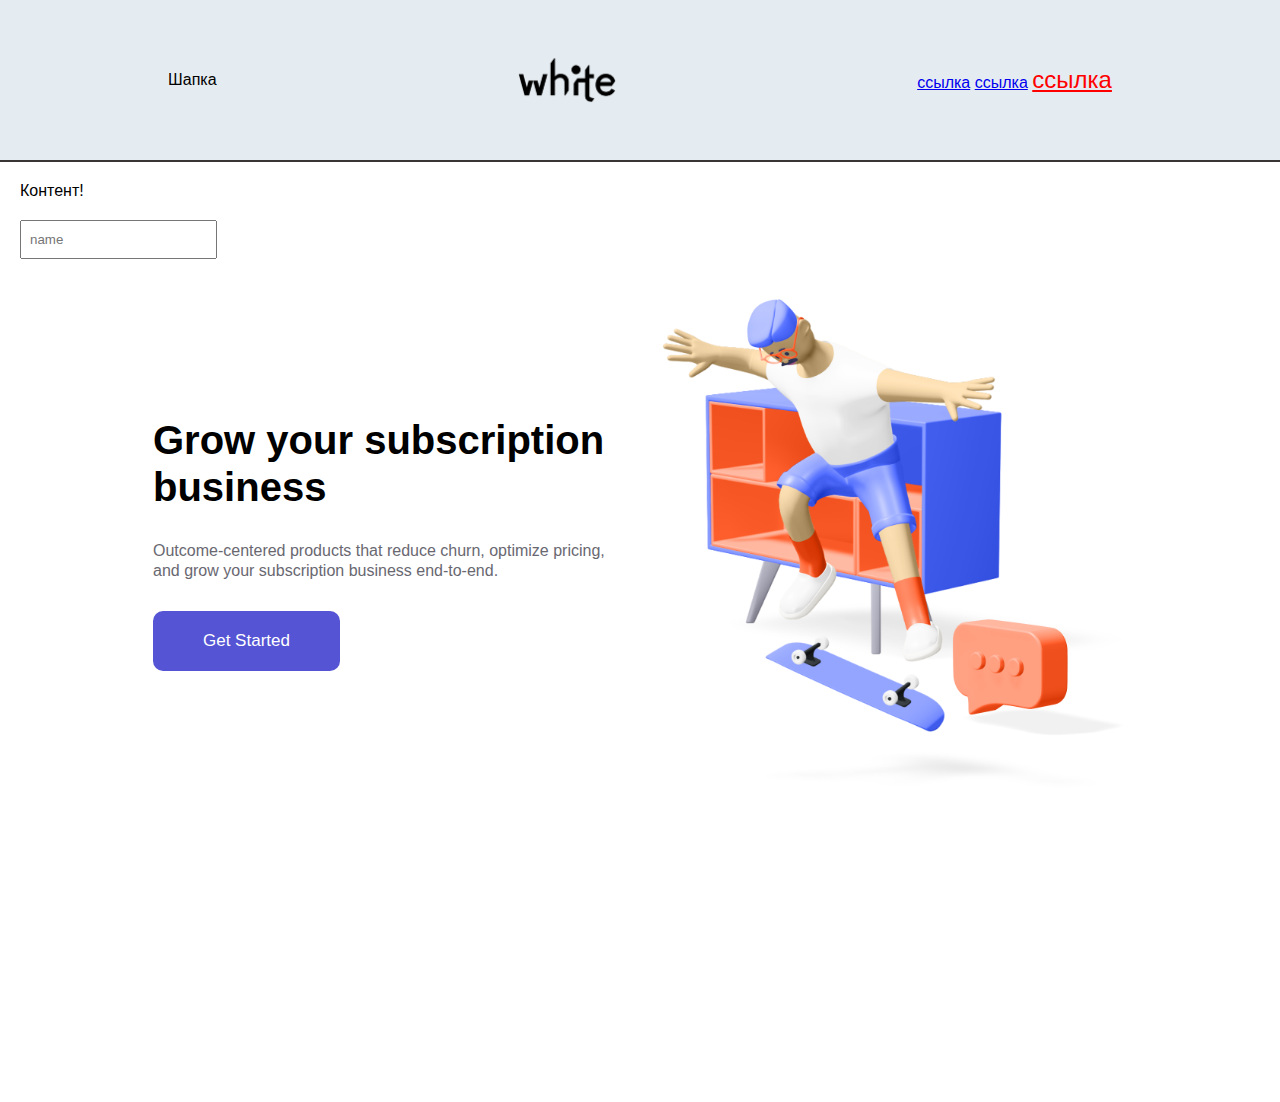
==== 1. layout-basics/index.html @ d0e9469a "init" ====
<!DOCTYPE html>
<html lang="en">
<head>
    <meta charset="UTF-8">
    <meta http-equiv="X-UA-Compatible" content="IE=edge">
    <meta name="viewport" content="width=device-width, initial-scale=1.0">
    <title>Basic app</title>
    <link rel="stylesheet" href="styles/styles.css">
    <link rel="stylesheet" href="styles/header.css">
    <link rel="stylesheet" href="styles/landing.css">
</head>
<body>
    <header
        class="header"
    >
        Шапка
        <img
            src="images/white.png"
            class="header__img"
            alt="logo"
        />
        <div
            class="header__menu menu"
        >
            <a href="#" class="menu__a">ссылка</a>
            <a href="#" class="menu__a">ссылка</a>
            <a
                href="https://docs.google.com/spreadsheets/d/1yoiIHdjMkQhCauyBvJYMKxDSxK6XfGDSQfBgPbk7iOQ/edit#gid=0"
                class="menu__a"
                id="unique-a"
                target="_blank"
            >
                ссылка
            </a>
        </div>
    </header>
    <main
        class="main"
    >
        Контент!
        <div>
            <input
                placeholder="name"
                class="main__input"
            />
        </div>
        <section
            class="main__landing main-landing"
        >
            <div class="main-landing__wrapper">
                <h1 class="main-landing__title">
                    Grow your subscription business
                </h1>
                <p class="main-landing__text">
                    Outcome-centered products that reduce churn, optimize pricing, and grow your subscription business end-to-end.
                </p>
                <button
                    class="main-landing__button"
                >
                    Get Started
                </button>
            </div>
            <img
                src="images/hero.png"
                class="main-landing__img"
                alt="hero"
            />
        </section>
    </main>
</body>
</html>
---- 1. layout-basics/styles/styles.css ----
* {
    margin: 0;
    padding: 0;
}

html,
body {
    height: 100%;
    font-family: Arial, Helvetica, sans-serif;
}

main {
    height: 100%;
    padding: 20px;
    border-top: 2px solid #393535;
}

.main__input {
    margin-top: 20px;
    padding: 10px 8px;
}

#unique-a {
    font-size: 24px;
    color: red;
}
---- 1. layout-basics/styles/header.css ----
header {
    display: flex;
    justify-content: space-around;
    align-items: center;
    height: 120px;
    padding: 20px;
    background-color: #e5ecf1;
}

.header__img {
    height: 50px;
}
---- 1. layout-basics/styles/landing.css ----
.main-landing {
    padding: 40px;
    display: flex;
    justify-content: center;
    align-items: center;
    gap: 74px;
}

.main-landing__img {
    width: 580px;
    margin-left: 20px;
}

.main-landing__wrapper {
    max-width: 460px;
}

.main-landing__title {
    margin-bottom: 30px;
    font-size: 80px;
    line-height: 77px;
}

.main-landing__text {
    font-size: 20px;
    line-height: 30px;
    color: #696871;
}

.main-landing__button {
    margin-top: 30px;
    padding: 20px 50px;
    font-size: 17px;
    color: #fff;
    background: #5454D4;
    border-radius: 10px;
    border: none;
    cursor: pointer;
}

.main-landing__button:hover {
    background: #2d2d6c;
    transition: all ease 0.5s;
}

@media screen and (max-width: 1400px) {
    .main-landing {
        gap: 30px;
    }

    .main-landing__img {
        width: 40%;
    }

    .main-landing__title {
        margin-bottom: 30px;
        font-size: 40px;
        line-height: 47px;
    }
    
    .main-landing__text {
        font-size: 16px;
        line-height: 20px;
        color: #696871;
    }
}

@media screen and (max-width: 800px) {
    .main-landing {
        flex-direction: column;
    }

    .main-landing__img {
        width: 60%;
        order: 1;
    }

    .main-landing__wrapper {
        order: 2;
    }
}

@media screen and (max-width: 400px) {
    .main-landing__img {
        min-width: 200px;
        width: 100%;
    }
}
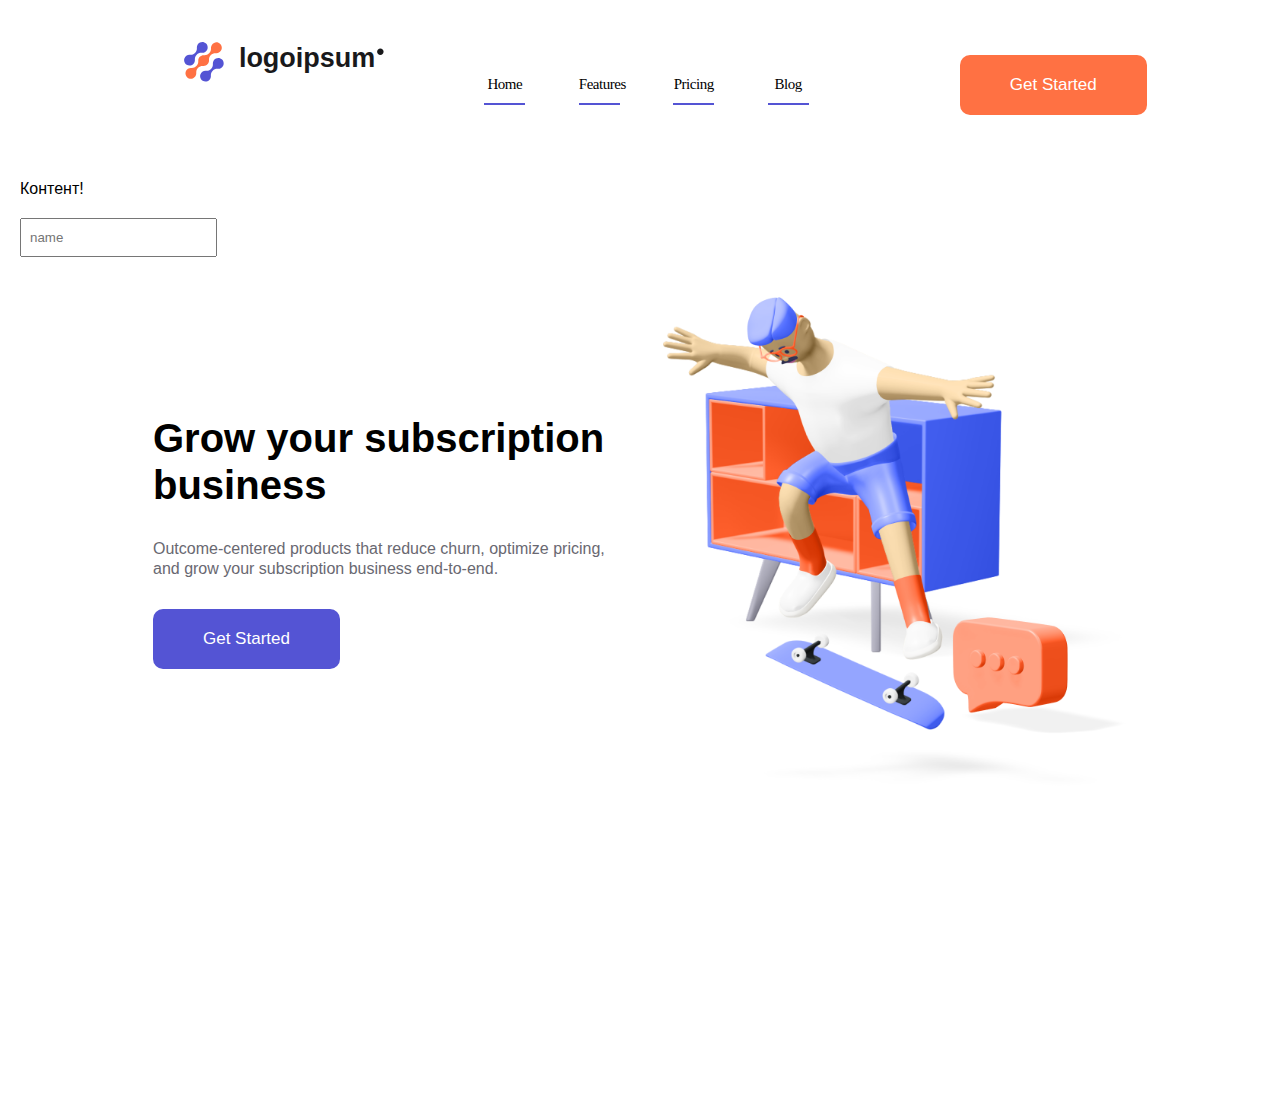
==== commit 7a4715d5: "finished the site header" ====
--- a/1. layout-basics/index.html
+++ b/1. layout-basics/index.html
@@ -1,71 +1,53 @@
 <!DOCTYPE html>
 <html lang="en">
-<head>
-    <meta charset="UTF-8">
-    <meta http-equiv="X-UA-Compatible" content="IE=edge">
-    <meta name="viewport" content="width=device-width, initial-scale=1.0">
-    <title>Basic app</title>
-    <link rel="stylesheet" href="styles/styles.css">
-    <link rel="stylesheet" href="styles/header.css">
-    <link rel="stylesheet" href="styles/landing.css">
-</head>
-<body>
-    <header
-        class="header"
-    >
-        Шапка
-        <img
-            src="images/white.png"
-            class="header__img"
-            alt="logo"
-        />
-        <div
-            class="header__menu menu"
-        >
-            <a href="#" class="menu__a">ссылка</a>
-            <a href="#" class="menu__a">ссылка</a>
-            <a
-                href="https://docs.google.com/spreadsheets/d/1yoiIHdjMkQhCauyBvJYMKxDSxK6XfGDSQfBgPbk7iOQ/edit#gid=0"
-                class="menu__a"
-                id="unique-a"
-                target="_blank"
-            >
-                ссылка
-            </a>
+  <head>
+    <meta charset="UTF-8" />
+    <meta http-equiv="X-UA-Compatible" content="IE=edge" />
+    <meta name="viewport" content="width=device-width, initial-scale=1.0" />
+    <title>layout-basics</title>
+    <link rel="stylesheet" href="styles/styles.css" />
+    <link rel="stylesheet" href="styles/header.css" />
+    <link rel="stylesheet" href="styles/landing.css" />
+  </head>
+
+  <body>
+    <header class="header">
+      <!-- Шапка -->
+      <section>
+        <img src="images/logo1.svg" class="logo-blue__up" alt="logo_blue" />
+        <img src="images/logo2.svg" class="logo-orange" alt="logo_orange" />
+        <img src="images/logo1.svg" class="logo-blue__down" alt="logo_blue" />
+        <h1 class="logo-text">logoipsum</h1>
+        <img src="images/logo-dot.svg" class="logo-text__dot" />
+      </section>
+
+      <div style="position: relative; left: 100px; top: 10px">
+        <span style="display: inline">
+          <button class="header__buttons">Home</button>
+          <button class="header__buttons">Features</button>
+          <button class="header__buttons">Pricing</button>
+          <button class="header__buttons">Blog</button>
+        </span>
+      </div>
+      <button class="header__right-button">Get Started</button>
+    </header>
+    <!--------------------------------------------------------------------------------->
+    <main class="main">
+      Контент!
+      <div>
+        <input placeholder="name" class="main__input" />
+      </div>
+      <section class="main__landing main-landing">
+        <div class="main-landing__wrapper">
+          <h1 class="main-landing__title">Grow your subscription business</h1>
+          <p class="main-landing__text">
+            Outcome-centered products that reduce churn, optimize pricing, and
+            grow your subscription business end-to-end.
+          </p>
+          <button class="main-landing__button">Get Started</button>
         </div>
-    </header>
-    <main
-        class="main"
-    >
-        Контент!
-        <div>
-            <input
-                placeholder="name"
-                class="main__input"
-            />
-        </div>
-        <section
-            class="main__landing main-landing"
-        >
-            <div class="main-landing__wrapper">
-                <h1 class="main-landing__title">
-                    Grow your subscription business
-                </h1>
-                <p class="main-landing__text">
-                    Outcome-centered products that reduce churn, optimize pricing, and grow your subscription business end-to-end.
-                </p>
-                <button
-                    class="main-landing__button"
-                >
-                    Get Started
-                </button>
-            </div>
-            <img
-                src="images/hero.png"
-                class="main-landing__img"
-                alt="hero"
-            />
-        </section>
+        <img src="images/hero.png" class="main-landing__img" alt="hero" />
+      </section>
     </main>
-</body>
-</html>+  </body>
+</html>
--- a/1. layout-basics/styles/styles.css
+++ b/1. layout-basics/styles/styles.css
@@ -1,26 +1,26 @@
 * {
-    margin: 0;
-    padding: 0;
+  margin: 0;
+  padding: 0;
 }
 
 html,
 body {
-    height: 100%;
-    font-family: Arial, Helvetica, sans-serif;
+  height: 100%;
+  font-family: Arial, Helvetica, sans-serif;
 }
 
 main {
-    height: 100%;
-    padding: 20px;
-    border-top: 2px solid #393535;
+  height: 100%;
+  padding: 20px;
+  /* border-top: 2px solid #393535; */
 }
 
 .main__input {
-    margin-top: 20px;
-    padding: 10px 8px;
+  margin-top: 20px;
+  padding: 10px 8px;
 }
 
 #unique-a {
-    font-size: 24px;
-    color: red;
-}+  font-size: 24px;
+  color: red;
+}
--- a/1. layout-basics/styles/header.css
+++ b/1. layout-basics/styles/header.css
@@ -1,13 +1,98 @@
-
 header {
-    display: flex;
-    justify-content: space-around;
-    align-items: center;
-    height: 120px;
-    padding: 20px;
-    background-color: #e5ecf1;
+  display: flex;
+  justify-content: space-around;
+  align-items: center;
+  height: 120px;
+  padding: 20px;
+  background-color: #ffffff;
 }
 
-.header__img {
-    height: 50px;
-}+.logo-blue {
+  height: 23.590410232543945px;
+  width: 23.57550811767578px;
+  border-radius: 0px;
+}
+
+.logo-blue__up {
+  position: absolute;
+  left: 184.1025390625px;
+  top: 40.98224639892578px;
+  border-radius: 0px;
+}
+
+.logo-blue__down {
+  position: absolute;
+  left: 199.676513671875px;
+  top: 56.60394287109375px;
+  border-radius: 0px;
+}
+
+.logo-orange {
+  position: absolute;
+  height: 36.358802795410156px;
+  width: 36.363216400146484px;
+  left: 185.45440673828125px;
+  top: 42.36766052246094px;
+  border-radius: 0px;
+}
+
+.logo-text {
+  position: absolute;
+  height: 21.254411697387695px;
+  width: 4.367647171020508px;
+  left: 238.8779296875px;
+  top: 48.31617736816406px;
+  border-radius: 0px;
+  font-size: 27px;
+  line-height: 20px;
+  color: #19191b;
+}
+
+.logo-text__dot {
+  position: absolute;
+  height: 6.4823527336120605px;
+  width: 6.4823527336120605px;
+  left: 377.1000061035156px;
+  top: 48.44117736816406px;
+  border-radius: 0px;
+  padding: 0%;
+  margin: auto;
+}
+
+.header__buttons {
+  position: relative;
+  font-family: "DMSans";
+  font-size: 15px;
+  line-height: 18px;
+  letter-spacing: -0.468947px;
+  width: 41px;
+
+  background: #ffffff;
+  margin: 24.5px 24.5px;
+  padding-bottom: 10px;
+  border: none;
+  border-bottom: 2px solid #5454d4;
+  cursor: pointer;
+}
+.header__buttons:hover {
+  border-bottom: 2px solid #292969;
+  transition: all ease 0.5s;
+}
+
+.header__right-button {
+  position: relative;
+  bottom: 10px;
+  margin-top: 30px;
+  padding: 20px 50px;
+  font-size: 17px;
+  color: #fff;
+  background: #ff7143;
+  border-radius: 10px;
+  border: none;
+  cursor: pointer;
+}
+
+.header__right-button:hover {
+  background: #e66337;
+  transition: all ease 0.5s;
+}
--- a/1. layout-basics/styles/landing.css
+++ b/1. layout-basics/styles/landing.css
@@ -1,88 +1,88 @@
 .main-landing {
-    padding: 40px;
-    display: flex;
-    justify-content: center;
-    align-items: center;
-    gap: 74px;
+  padding: 40px;
+  display: flex;
+  justify-content: center;
+  align-items: center;
+  gap: 74px;
 }
 
 .main-landing__img {
-    width: 580px;
-    margin-left: 20px;
+  width: 580px;
+  margin-left: 20px;
 }
 
 .main-landing__wrapper {
-    max-width: 460px;
+  max-width: 460px;
 }
 
 .main-landing__title {
-    margin-bottom: 30px;
-    font-size: 80px;
-    line-height: 77px;
+  margin-bottom: 30px;
+  font-size: 80px;
+  line-height: 77px;
 }
 
 .main-landing__text {
-    font-size: 20px;
-    line-height: 30px;
-    color: #696871;
+  font-size: 20px;
+  line-height: 30px;
+  color: #696871;
 }
 
 .main-landing__button {
-    margin-top: 30px;
-    padding: 20px 50px;
-    font-size: 17px;
-    color: #fff;
-    background: #5454D4;
-    border-radius: 10px;
-    border: none;
-    cursor: pointer;
+  margin-top: 30px;
+  padding: 20px 50px;
+  font-size: 17px;
+  color: #fff;
+  background: #5454d4;
+  border-radius: 10px;
+  border: none;
+  cursor: pointer;
 }
 
 .main-landing__button:hover {
-    background: #2d2d6c;
-    transition: all ease 0.5s;
+  background: #2d2d6c;
+  transition: all ease 0.5s;
 }
 
 @media screen and (max-width: 1400px) {
-    .main-landing {
-        gap: 30px;
-    }
+  .main-landing {
+    gap: 30px;
+  }
 
-    .main-landing__img {
-        width: 40%;
-    }
+  .main-landing__img {
+    width: 40%;
+  }
 
-    .main-landing__title {
-        margin-bottom: 30px;
-        font-size: 40px;
-        line-height: 47px;
-    }
-    
-    .main-landing__text {
-        font-size: 16px;
-        line-height: 20px;
-        color: #696871;
-    }
+  .main-landing__title {
+    margin-bottom: 30px;
+    font-size: 40px;
+    line-height: 47px;
+  }
+
+  .main-landing__text {
+    font-size: 16px;
+    line-height: 20px;
+    color: #696871;
+  }
 }
 
 @media screen and (max-width: 800px) {
-    .main-landing {
-        flex-direction: column;
-    }
+  .main-landing {
+    flex-direction: column;
+  }
 
-    .main-landing__img {
-        width: 60%;
-        order: 1;
-    }
+  .main-landing__img {
+    width: 60%;
+    order: 1;
+  }
 
-    .main-landing__wrapper {
-        order: 2;
-    }
+  .main-landing__wrapper {
+    order: 2;
+  }
 }
 
 @media screen and (max-width: 400px) {
-    .main-landing__img {
-        min-width: 200px;
-        width: 100%;
-    }
-}+  .main-landing__img {
+    min-width: 200px;
+    width: 100%;
+  }
+}
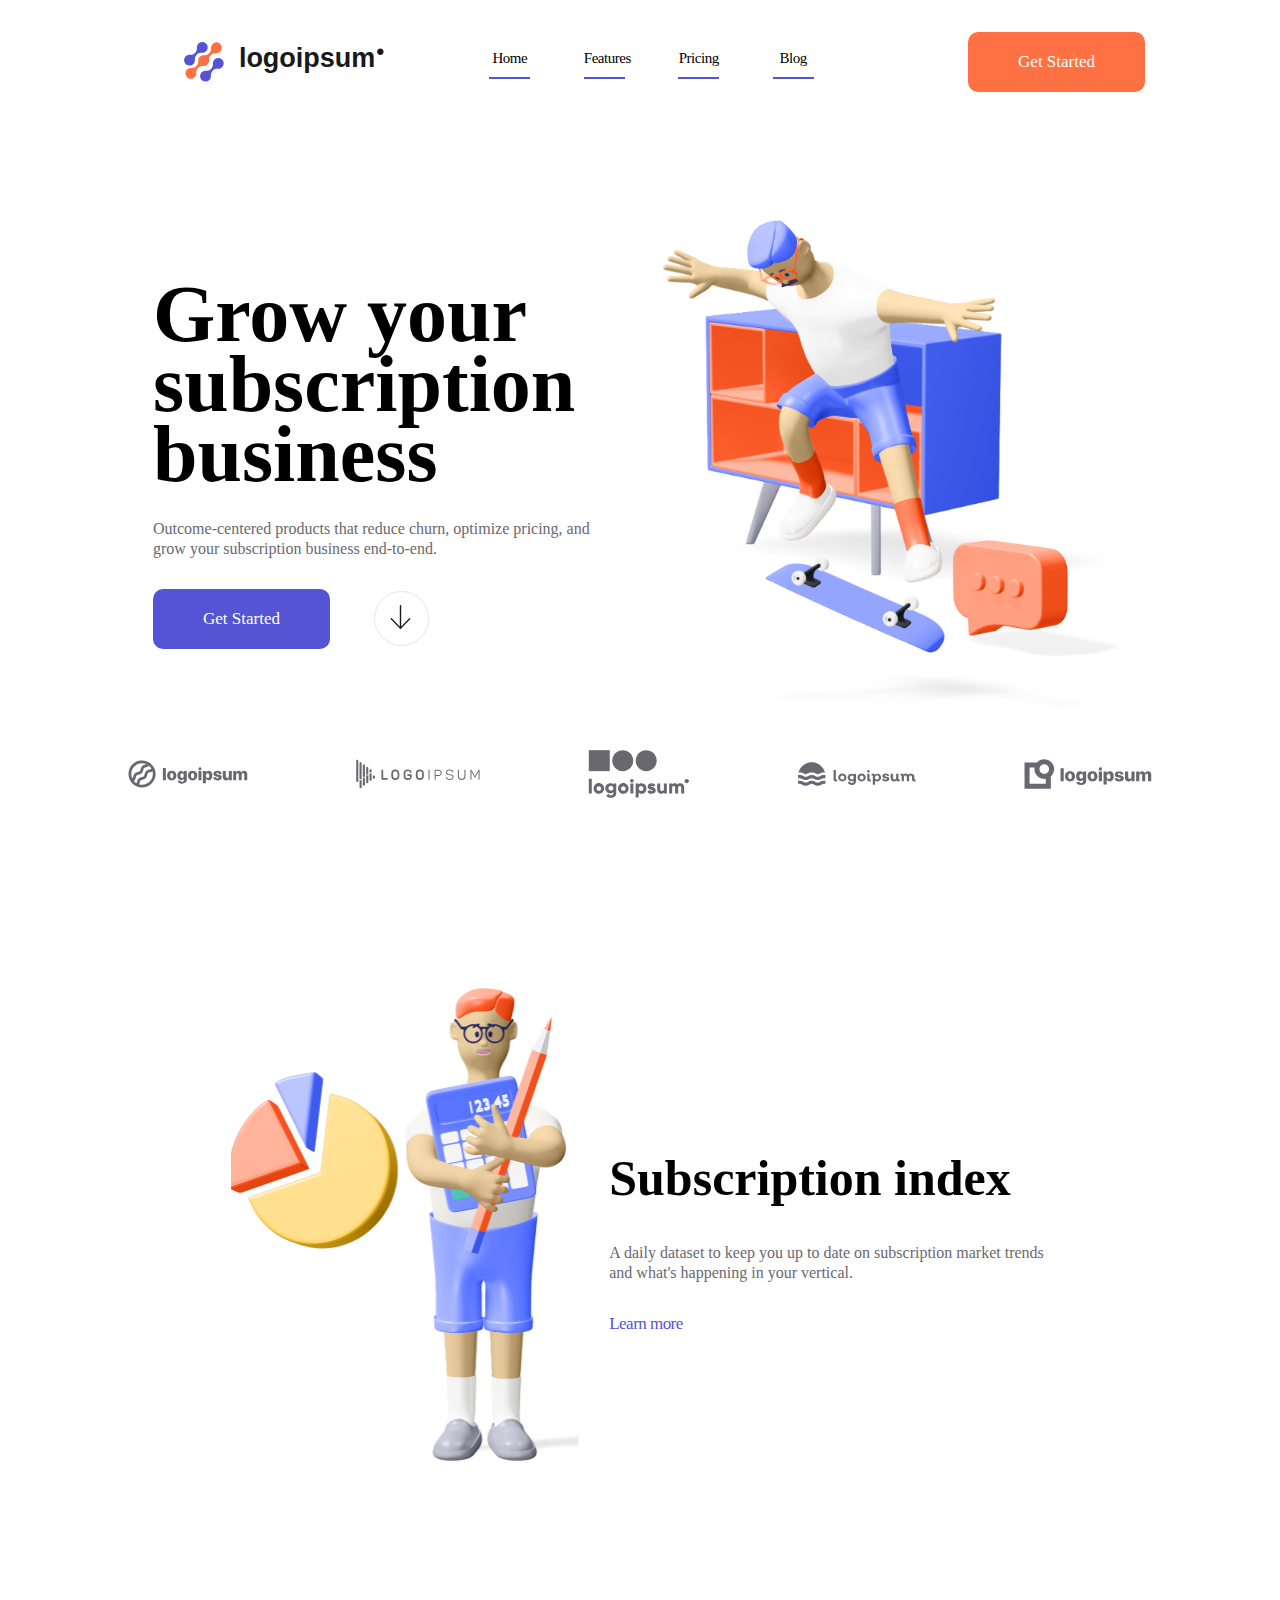
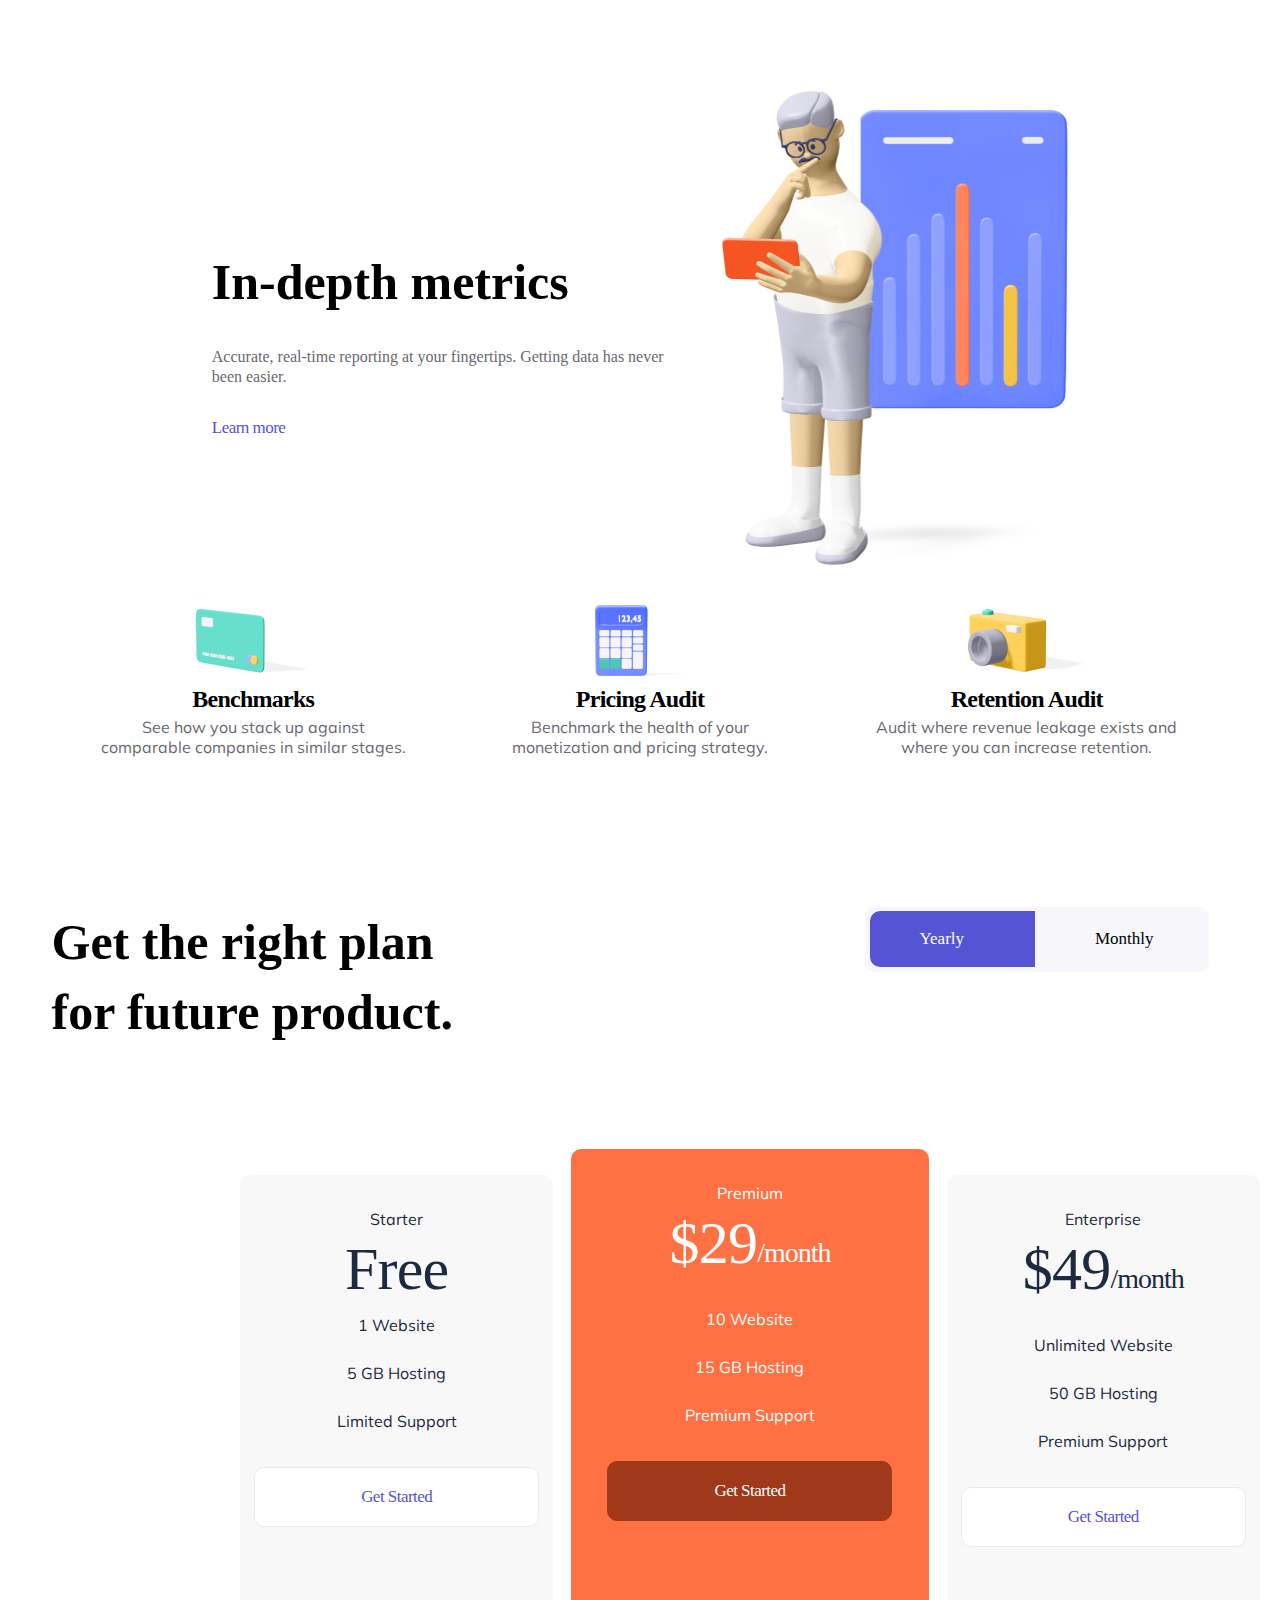
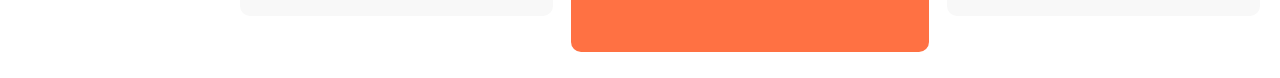
==== commit d1e8cb3c: "finished the site with adaptive and fonts" ====
--- a/1. layout-basics/index.html
+++ b/1. layout-basics/index.html
@@ -1,6 +1,7 @@
 <!DOCTYPE html>
 <html lang="en">
-  <head>
+
+<head>
     <meta charset="UTF-8" />
     <meta http-equiv="X-UA-Compatible" content="IE=edge" />
     <meta name="viewport" content="width=device-width, initial-scale=1.0" />
@@ -8,46 +9,232 @@
     <link rel="stylesheet" href="styles/styles.css" />
     <link rel="stylesheet" href="styles/header.css" />
     <link rel="stylesheet" href="styles/landing.css" />
-  </head>
-
-  <body>
+    <link rel="preconnect" href="https://fonts.googleapis.com">
+    <link rel="preconnect" href="https://fonts.gstatic.com" crossorigin>
+    <link href="https://fonts.googleapis.com/css2?family=DM+Sans&display=swap" rel="stylesheet">
+</head>
+
+<body>
     <header class="header">
-      <!-- Шапка -->
-      <section>
-        <img src="images/logo1.svg" class="logo-blue__up" alt="logo_blue" />
-        <img src="images/logo2.svg" class="logo-orange" alt="logo_orange" />
-        <img src="images/logo1.svg" class="logo-blue__down" alt="logo_blue" />
-        <h1 class="logo-text">logoipsum</h1>
-        <img src="images/logo-dot.svg" class="logo-text__dot" />
-      </section>
-
-      <div style="position: relative; left: 100px; top: 10px">
-        <span style="display: inline">
-          <button class="header__buttons">Home</button>
-          <button class="header__buttons">Features</button>
-          <button class="header__buttons">Pricing</button>
-          <button class="header__buttons">Blog</button>
-        </span>
-      </div>
-      <button class="header__right-button">Get Started</button>
+        <!------------------------------------Шапка ------------------------------------>
+        <section class="logo">
+            <img src="images/logo1.svg" class="logo-blue__up" alt="logo_blue" />
+            <img src="images/logo2.svg" class="logo-orange" alt="logo_orange" />
+            <img src="images/logo1.svg" class="logo-blue__down" alt="logo_blue" />
+            <h1 class="logo-text">logoipsum</h1>
+            <img src="images/logo-dot.svg" class="logo-text__dot" />
+        </section>
+
+        <div style="position: relative; left: 100px; bottom: 16px" class="header__wrapper">
+
+            <button class="header__buttons">Home</button>
+            <button class="header__buttons">Features</button>
+            <button class="header__buttons">Pricing</button>
+            <button class="header__buttons">Blog</button>
+
+        </div>
+        <button class="header__right-button">Get Started</button>
     </header>
     <!--------------------------------------------------------------------------------->
     <main class="main">
-      Контент!
-      <div>
-        <input placeholder="name" class="main__input" />
-      </div>
-      <section class="main__landing main-landing">
-        <div class="main-landing__wrapper">
-          <h1 class="main-landing__title">Grow your subscription business</h1>
-          <p class="main-landing__text">
-            Outcome-centered products that reduce churn, optimize pricing, and
-            grow your subscription business end-to-end.
-          </p>
-          <button class="main-landing__button">Get Started</button>
-        </div>
-        <img src="images/hero.png" class="main-landing__img" alt="hero" />
-      </section>
+        <section class="main__landing main-landing">
+            <div class="main-landing__wrapper">
+                <h1 style="font-family: DMSans;" class="main-landing__title">Grow your subscription business</h1>
+                <p class="main-landing__text">
+                    Outcome-centered products that reduce churn, optimize pricing, and grow your subscription business end-to-end.
+                </p>
+                <div>
+                    <button class="main-landing__button">Get Started</button>
+                    <button class="main-landing__button-download">
+            <div style="display: flex; flex-direction: column;">
+              <img class="main-landing__button-download-vertical" src="images/download-button-vertical.svg" alt="">
+              <img class="main-landing__button-download-arrow" src=" images/download-button-arrow.svg" alt="">
+            </div>
+          </button>
+                </div>
+            </div>
+            <img src="images/hero.png" class="main-landing__img" alt="hero" />
+        </section>
+        <!--------------------------------------------------------------------------------->
+        <section class="main-landing-block-footer">
+            <img src="images/first-block-logo-1.svg" alt="">
+            <img src="images/first-block-logo-2.svg" alt="">
+            <img src="images/first-block-logo-3.svg" alt="">
+            <img src="images/first-block-logo-4.svg" alt="">
+            <img src="images/first-block-logo-5.svg" alt="">
+        </section>
+        <!--------------------------------------------------------------------------------->
+        <section style="margin-top: 150px;" class="main__landing main-landing">
+            <img style="height: 473px; width: 348.5px;" src="images/hero2.png" class="main-landing__img" alt="hero" />
+            <div class="main-landing__wrapper">
+                <h1 style="font-size: 50px;" class="main-landing__title">Subscription index</h1>
+                <p class="main-landing__text">
+                    A daily dataset to keep you up to date on subscription market trends and what's happening in your vertical.
+                </p>
+                <div>
+                    <button class="main-landing__button-learn">Learn more</button>
+                </div>
+            </div>
+        </section>
+        <!--------------------------------------------------------------------------------->
+        <section style="margin-top: 150px;" class="main__landing main-landing">
+            <div class="main-landing__wrapper">
+                <h1 style="font-size: 50px;" class=" main-landing__title">In-depth metrics</h1>
+                <p class="main-landing__text">
+                    Accurate, real-time reporting at your fingertips. Getting data has never been easier.
+                </p>
+                <div>
+                    <button class="main-landing__button-learn">Learn more</button>
+                </div>
+            </div>
+            </div>
+            <img style="height:474px; width: 346.37px;" src="images/hero3.png" class="main-landing__img" alt="hero" />
+        </section>
+        <!--------------------------------------------------------------------------------->
+        <section class="main-landing-block-footer">
+            <div style="display: flex; flex-direction: column;">
+                <div style="margin: auto;">
+                    <img style="height: 64px; width: 114px;" src="images/card.png" alt="">
+                </div>
+                <h1 class="main-landing__card-title">Benchmarks</h1>
+                <div style="width: 307px;">
+
+                    <p class="main-landing__card-text">See how you stack up against comparable companies in similar stages. </p>
+                </div>
+            </div>
+            <div style="display: flex; flex-direction: column;">
+                <div style="margin:auto;">
+                    <img style="height: 72px; width: 91px;" src="images/calculator.png" alt="">
+                </div>
+                <h1 class="main-landing__card-title">Pricing Audit</h1>
+                <div style="width: 307px;">
+                    <p class="main-landing__card-text"> Benchmark the health of your monetization and pricing strategy. </p>
+                </div>
+            </div>
+            <div style="display: flex; flex-direction: column;">
+                <div style="margin:auto;">
+                    <img style="height: 63px; width: 118px;" src="images/camera.png" alt="">
+                </div>
+                <h1 class="main-landing__card-title">Retention Audit</h1>
+                <div style="width: 307px;">
+                    <p class="main-landing__card-text"> Audit where revenue leakage exists and where you can increase retention.
+                </div>
+                </p>
+            </div>
+        </section>
+        <!--------------------------------------------------------------------------------->
+        <section style="display: flex; justify-content: space-around; margin-top: 150px;" class=" main-landing__footer-wrapper">
+            <script src="js/onClick.js"></script>
+            <div style="position:relative; right: 80px; width: 450px;">
+                <h1 style="font-size: 50px; font-family: DMSans;" class="main-landing__title">Get the right plan for future product.
+                </h1>
+            </div>
+            <div style="border-radius:10px; background-color: #F7F7FB;  width: 344px; height: 65px; position:relative; left: 60px; display: flex; justify-content: center;">
+                <button id="button_left" style="margin-left: 5px; padding-right: 70.5px; border-top-right-radius: 0px; border-bottom-right-radius: 0px;" class="main-landing__button-active" onclick="onClick(this)">Yearly</button>
+                <button id="button_right" style="margin-right: 5px; padding-left: 57.5px;border-top-left-radius: 0px; border-bottom-left-radius: 0px;" class="main-landing__button-choose" onclick="onClick(this)">Monthly</button>
+            </div>
+        </section>
+
+        <!--------------------------------------------------------------------------------->
+        <section>
+            <div style="display: flex; flex-direction: row; margin-top: 98px; margin-left: 170px;" class="main-landing__card-footer-wrapper">
+                <div style="height: 441px; width: 330px; margin-left: 50px;" class="main-landing__card-footer">
+                    <div style="color:#1D293F; margin-top: 34px;" class="main-landing__card-text">
+                        <p>
+                            Starter
+                        </p>
+                        <div style="font-size: 60px; margin-top: 22px;" class="main-landing__card-title">
+                            Free
+                        </div>
+                        <div style="margin-top: 28px;">
+                            <p>
+                                1 Website
+                            </p>
+                        </div>
+                        <div style="margin-top: 28px;">
+                            <p>
+                                5 GB Hosting
+                            </p>
+                        </div>
+                        <div style="margin-top: 28px;">
+                            <p>
+                                Limited Support
+                            </p>
+
+                        </div>
+                        <button class="main-landing__button-footer">Get Started</button>
+                    </div>
+                </div>
+                <div style="height:calc(441* 1.14px); width: calc(330*1.14px); margin-left: 18px; position: relative; bottom: 26px; background: #FF7143;" class="main-landing__card-footer">
+                    <div style="color: #fff; margin-top: 34px;" class="main-landing__card-text">
+                        <p>
+                            Premium
+                        </p>
+                        <div style="font-size: 60px; margin-top: 22px; display: flex; flex-direction: row; justify-content: center;" class="main-landing__card-title">
+                            $29
+                            <p style="font-family: DMSans;font-size: 28px;line-height: 56px;letter-spacing: -1.034482717514038px;text-align: center;;">
+                                /month
+                            </p>
+                        </div>
+                        <div style="margin-top: 28px;">
+                            <p>
+                                10 Website
+                            </p>
+                        </div>
+                        <div style="margin-top: 28px;">
+                            <p>
+                                15 GB Hosting
+                            </p>
+
+                        </div>
+                        <div style="margin-top: 28px;">
+                            <p>
+                                Premium Support
+                            </p>
+
+                        </div>
+                        <button class="main-landing__button-orange-footer">Get Started</button>
+                    </div>
+                </div>
+                <div style="height: 441px; width: 330px; margin-left: 18px;" class="main-landing__card-footer">
+                    <div style="color:#1D293F; margin-top: 34px;" class="main-landing__card-text">
+                        <p>
+                            Enterprise
+                        </p>
+                        <div style="font-size: 60px; margin-top: 22px; display: flex; flex-direction: row; justify-content: center;" class="main-landing__card-title">
+                            $49
+                            <p style="font-family: DMSans;
+                        font-size: 28px;
+                        line-height: 56px;
+                        letter-spacing: -1.034482717514038px;
+                        text-align: center;">
+                                /month
+                            </p>
+                        </div>
+                        <div style="margin-top: 28px;">
+
+                            <p>
+                                Unlimited Website
+                            </p>
+                        </div>
+                        <div style="margin-top: 28px;">
+                            <p>
+                                50 GB Hosting
+                            </p>
+
+                        </div>
+                        <div style="margin-top: 28px;">
+                            <p>
+                                Premium Support
+                            </p>
+
+                        </div>
+                        <button class="main-landing__button-footer">Get Started</button>
+                    </div>
+                </div>
+            </div>
+        </section>
     </main>
-  </body>
-</html>
+</body>
+
+</html>--- a/1. layout-basics/styles/header.css
+++ b/1. layout-basics/styles/header.css
@@ -1,98 +1,142 @@
+@import url('https://fonts.googleapis.com/css2?family=DM+Sans:ital,wght@0,400;0,500;0,700;1,400;1,500;1,700&display=swap');
 header {
-  display: flex;
-  justify-content: space-around;
-  align-items: center;
-  height: 120px;
-  padding: 20px;
-  background-color: #ffffff;
+    display: flex;
+    justify-content: space-around;
+    align-items: center;
+    height: 120px;
+    padding: 20px;
+    background-color: #ffffff;
 }
 
-.logo-blue {
-  height: 23.590410232543945px;
-  width: 23.57550811767578px;
-  border-radius: 0px;
+.logo {
+    margin: none;
 }
 
 .logo-blue__up {
-  position: absolute;
-  left: 184.1025390625px;
-  top: 40.98224639892578px;
-  border-radius: 0px;
+    position: absolute;
+    left: 184.1025390625px;
+    top: 40.98224639892578px;
+    border-radius: 0px;
 }
 
 .logo-blue__down {
-  position: absolute;
-  left: 199.676513671875px;
-  top: 56.60394287109375px;
-  border-radius: 0px;
+    position: absolute;
+    left: 199.676513671875px;
+    top: 56.60394287109375px;
+    border-radius: 0px;
 }
 
 .logo-orange {
-  position: absolute;
-  height: 36.358802795410156px;
-  width: 36.363216400146484px;
-  left: 185.45440673828125px;
-  top: 42.36766052246094px;
-  border-radius: 0px;
+    position: absolute;
+    height: 36.358802795410156px;
+    width: 36.363216400146484px;
+    left: 185.45440673828125px;
+    top: 42.36766052246094px;
+    border-radius: 0px;
 }
 
 .logo-text {
-  position: absolute;
-  height: 21.254411697387695px;
-  width: 4.367647171020508px;
-  left: 238.8779296875px;
-  top: 48.31617736816406px;
-  border-radius: 0px;
-  font-size: 27px;
-  line-height: 20px;
-  color: #19191b;
+    position: absolute;
+    height: 21.254411697387695px;
+    width: 4.367647171020508px;
+    left: 238.8779296875px;
+    top: 48.31617736816406px;
+    border-radius: 0px;
+    font-size: 27px;
+    line-height: 20px;
+    color: #19191b;
 }
 
 .logo-text__dot {
-  position: absolute;
-  height: 6.4823527336120605px;
-  width: 6.4823527336120605px;
-  left: 377.1000061035156px;
-  top: 48.44117736816406px;
-  border-radius: 0px;
-  padding: 0%;
-  margin: auto;
+    position: absolute;
+    height: 6.4823527336120605px;
+    width: 6.4823527336120605px;
+    left: 377.1000061035156px;
+    top: 48.44117736816406px;
+    border-radius: 0px;
+    padding: 0%;
+    margin: auto;
 }
 
 .header__buttons {
-  position: relative;
-  font-family: "DMSans";
-  font-size: 15px;
-  line-height: 18px;
-  letter-spacing: -0.468947px;
-  width: 41px;
+    position: relative;
+    font-family: "DMSans";
+    font-size: 15px;
+    line-height: 18px;
+    letter-spacing: -0.468947px;
+    width: 41px;
+    background: #ffffff;
+    margin: 24.5px 24.5px;
+    padding-bottom: 10px;
+    border: none;
+    border-bottom: 2px solid #5454d4;
+    cursor: pointer;
+}
 
-  background: #ffffff;
-  margin: 24.5px 24.5px;
-  padding-bottom: 10px;
-  border: none;
-  border-bottom: 2px solid #5454d4;
-  cursor: pointer;
-}
 .header__buttons:hover {
-  border-bottom: 2px solid #292969;
-  transition: all ease 0.5s;
+    border-bottom: 2px solid #292969;
+    transition: all ease 0.5s;
 }
 
 .header__right-button {
-  position: relative;
-  bottom: 10px;
-  margin-top: 30px;
-  padding: 20px 50px;
-  font-size: 17px;
-  color: #fff;
-  background: #ff7143;
-  border-radius: 10px;
-  border: none;
-  cursor: pointer;
+    position: relative;
+    bottom: 33px;
+    margin-top: 30px;
+    padding: 20px 50px;
+    font-size: 17px;
+    font-family: "DMSans";
+    color: #fff;
+    background: #ff7143;
+    border-radius: 10px;
+    border: none;
+    cursor: pointer;
 }
 
 .header__right-button:hover {
-  background: #e66337;
-  transition: all ease 0.5s;
+    background: #e66337;
+    transition: all ease 0.5s;
 }
+
+.header__wrapper {
+    margin: 0%;
+}
+
+@media screen and (max-width: 1100px) {
+    .header {
+        height: 300px;
+        flex-direction: column;
+    }
+    .header__wrapper {
+        display: flex;
+        flex-wrap: wrap;
+        margin-top: 100px;
+    }
+    .header__right-button {
+        width: auto;
+        margin-left: 160px;
+        margin-top: 30px;
+        order: 2;
+    }
+}
+
+@media screen and (max-width: 650px) {
+    .header__wrapper {
+        display: flex;
+        flex-wrap: wrap;
+        margin-top: 100px;
+        margin-right: 150px;
+    }
+    .header__right-button {
+        width: auto;
+        margin-left: 10px;
+        margin-top: 30px;
+        order: 2;
+    }
+}
+
+@media screen and (max-width: 400px) {
+    .logo {
+        position: relative;
+        margin-right: 700px;
+    }
+}--- a/1. layout-basics/styles/landing.css
+++ b/1. layout-basics/styles/landing.css
@@ -1,88 +1,310 @@
+/* IMPORT FONTS - DMSans and Mulish */
+
+@import url('https://fonts.googleapis.com/css2?family=DM+Sans:ital,wght@0,400;0,500;0,700;1,400;1,500;1,700&family=Mulish:ital,wght@0,200;0,300;0,400;0,500;1,200;1,300;1,400;1,500&display=swap');
 .main-landing {
-  padding: 40px;
-  display: flex;
-  justify-content: center;
-  align-items: center;
-  gap: 74px;
+    padding: 40px;
+    display: flex;
+    justify-content: center;
+    align-items: center;
+    gap: 74px;
+    font-family: "DMSans";
 }
 
 .main-landing__img {
-  width: 580px;
-  margin-left: 20px;
+    width: 580px;
+    margin-left: 20px;
 }
 
 .main-landing__wrapper {
-  max-width: 460px;
-}
-
-.main-landing__title {
-  margin-bottom: 30px;
-  font-size: 80px;
-  line-height: 77px;
+    max-width: 460px;
 }
 
 .main-landing__text {
-  font-size: 20px;
-  line-height: 30px;
-  color: #696871;
+    font-size: 20px;
+    line-height: 30px;
+    color: #696871;
+    font-family: "DMSans";
 }
 
 .main-landing__button {
-  margin-top: 30px;
-  padding: 20px 50px;
-  font-size: 17px;
-  color: #fff;
-  background: #5454d4;
-  border-radius: 10px;
-  border: none;
-  cursor: pointer;
+    margin-top: 30px;
+    padding: 20px 50px;
+    font-size: 17px;
+    font-family: "DMSans";
+    color: #fff;
+    background: #5454d4;
+    border-radius: 10px;
+    border: none;
+    cursor: pointer;
 }
 
 .main-landing__button:hover {
-  background: #2d2d6c;
-  transition: all ease 0.5s;
+    background: #2d2d6c;
+    transition: all ease 0.5s;
+}
+
+.main-landing__button-download {
+    position: relative;
+    display: inline-block;
+    width: 55px;
+    height: 55px;
+    left: 40px;
+    bottom: 5px;
+    border-radius: 100%;
+    padding-bottom: 10px;
+    border: none;
+    box-sizing: border-box;
+    background: #ffffff;
+    border: 1px solid #e7e7e7;
+    cursor: pointer;
+}
+
+.main-landing__button-download-vertical {
+    height: 22.5px;
+    position: relative;
+    right: 0.5px;
+    top: 8.5px;
+}
+
+.main-landing__button-download-arrow {
+    width: 21px;
+    position: relative;
+    left: 15.5px;
+    bottom: 0.75px;
+}
+
+.main-landing-block-footer {
+    display: flex;
+    flex-direction: row;
+    justify-content: space-evenly;
+}
+
+.main-landing__button-learn {
+    height: 22px;
+    left: 0%;
+    right: 83.99%;
+    top: calc(50% - 22px / 2 + 103.5px);
+    position: relative;
+    top: 30px;
+    font-family: "DMSans";
+    font-size: 17px;
+    line-height: 20px;
+    letter-spacing: -0.531474px;
+    background: #fff;
+    color: #5454d4;
+    border: none;
+    cursor: pointer;
+}
+
+.main-landing__button-learn:hover {
+    color: #1a146b;
+}
+
+.main-landing__card-title {
+    font-family: "DMSans";
+    font-size: 24px;
+    line-height: 36px;
+    letter-spacing: -0.7503160238265991px;
+    text-align: center;
+}
+
+.main-landing__card-text {
+    text-align: center;
+    font-family: "Mulish";
+    font-style: normal;
+    font-size: 16px;
+    color: #696871;
+}
+
+.main-landing__button-choose {
+    margin: auto;
+    padding: 18px 50px;
+    font-size: 17px;
+    font-family: "DMSans";
+    color: rgb(0, 0, 0);
+    background: #f7f7fb;
+    border-radius: 10px;
+    border: none;
+    cursor: pointer;
+}
+
+.main-landing__button-choose:hover {
+    background: #e0e0e6;
+    transition: all ease 0.5s;
+}
+
+.main-landing__button-active {
+    background: #3d3d91;
+    margin: auto;
+    color: #fff;
+    padding: 18px 50px;
+    font-size: 17px;
+    font-family: "DMSans";
+    color: #fff;
+    background: #5454d4;
+    border-radius: 10px;
+    border: none;
+    cursor: pointer;
+}
+
+.main-landing__card-footer {
+    display: flex;
+    flex-direction: column;
+    background: #f8f8f8;
+    border-radius: 10px;
+    height: 441px;
+    width: 330px;
+}
+
+.main-landing__card-footer-wrapper {
+    margin: none;
+}
+
+.main-landing__button-footer {
+    width: 285px;
+    height: 60px;
+    margin-top: 36px;
+    color: #5454d4;
+    background: #FFFFFF;
+    border: 1px solid #EAE9F2;
+    border-radius: 10px;
+    font-family: "DMSans";
+    font-size: 17px;
+    line-height: 20px;
+    letter-spacing: -0.5314737558364868px;
+    text-align: center;
+}
+
+.main-landing__button-footer:hover {
+    background: #eeeef2;
+    transition: all ease 0.5s;
+}
+
+.main-landing__button-orange-footer {
+    width: 285px;
+    height: 60px;
+    margin-top: 36px;
+    color: #fff;
+    border: 1px solid #9F3919;
+    border-radius: 10px;
+    font-family: DMSans;
+    font-size: 17px;
+    line-height: 20px;
+    letter-spacing: -0.5314737558364868px;
+    text-align: center;
+    background: #9F3919;
+}
+
+.main-landing__button-orange-footer:hover {
+    background: #893319;
+    transition: all ease 0.5s;
 }
 
 @media screen and (max-width: 1400px) {
-  .main-landing {
-    gap: 30px;
-  }
-
-  .main-landing__img {
-    width: 40%;
-  }
-
-  .main-landing__title {
-    margin-bottom: 30px;
-    font-size: 40px;
-    line-height: 47px;
-  }
-
-  .main-landing__text {
-    font-size: 16px;
-    line-height: 20px;
-    color: #696871;
-  }
+    .main-landing {
+        gap: 30px;
+    }
+    .main-landing__img {
+        width: 40%;
+    }
+    .main-landing__title {
+        margin-bottom: 30px;
+        font-size: 80px;
+        line-height: 70px;
+    }
+    .main-landing__text {
+        font-size: 16px;
+        line-height: 20px;
+        color: #696871;
+    }
+}
+
+@media screen and (max-width: 1200px) {
+    .main-landing__footer-wrapper {
+        display: flex;
+        flex-wrap: wrap;
+    }
+    .main-landing__card-footer-wrapper {
+        display: flex;
+        flex-wrap: wrap;
+    }
+    .main-landing__button-choose {
+        order: 2;
+    }
+}
+
+@media screen and (max-width: 960px) {
+    .main-landing__footer-wrapper {
+        display: flex;
+        flex-wrap: wrap;
+    }
+    .main-landing__card-footer-wrapper {
+        display: flex;
+        flex-wrap: wrap;
+    }
+    .main-landing__title {
+        margin-bottom: 30px;
+        font-size: 50px;
+        line-height: 70px;
+        font-family: DMSans;
+        font-size: 60px;
+        line-height: 70px;
+        letter-spacing: -1.875789999961853px;
+        text-align: left;
+    }
+    .main-landing__button-choose {
+        order: 2;
+    }
 }
 
 @media screen and (max-width: 800px) {
-  .main-landing {
-    flex-direction: column;
-  }
-
-  .main-landing__img {
-    width: 60%;
-    order: 1;
-  }
-
-  .main-landing__wrapper {
-    order: 2;
-  }
+    .main-landing {
+        flex-direction: column;
+    }
+    .main-landing__card-footer-wrapper {
+        display: flex;
+        flex-wrap: wrap;
+    }
+    .main-landing__footer-wrapper {
+        display: flex;
+        flex-wrap: wrap;
+    }
+    .main-landing__img {
+        width: 60%;
+        order: 1;
+    }
+    .main-landing__wrapper {
+        order: 2;
+    }
+    .main-landing__button-choose {
+        order: 2;
+    }
 }
 
 @media screen and (max-width: 400px) {
-  .main-landing__img {
-    min-width: 200px;
-    width: 100%;
-  }
-}
+    .main-landing__img {
+        min-width: 200px;
+        width: 100%;
+    }
+    .main-landing__button-active {
+        order: 2;
+        position: relative;
+        right: 60px;
+    }
+    .main-landing__button-choose {
+        order: 2;
+        position: relative;
+        right: 60px;
+    }
+    .main-landing__card-footer-wrapper {
+        display: flex;
+        flex-wrap: wrap;
+        position: relative;
+        right: 190px;
+    }
+    .main-landing__title {
+        margin-left: 70px;
+        ;
+        order: 1;
+    }
+}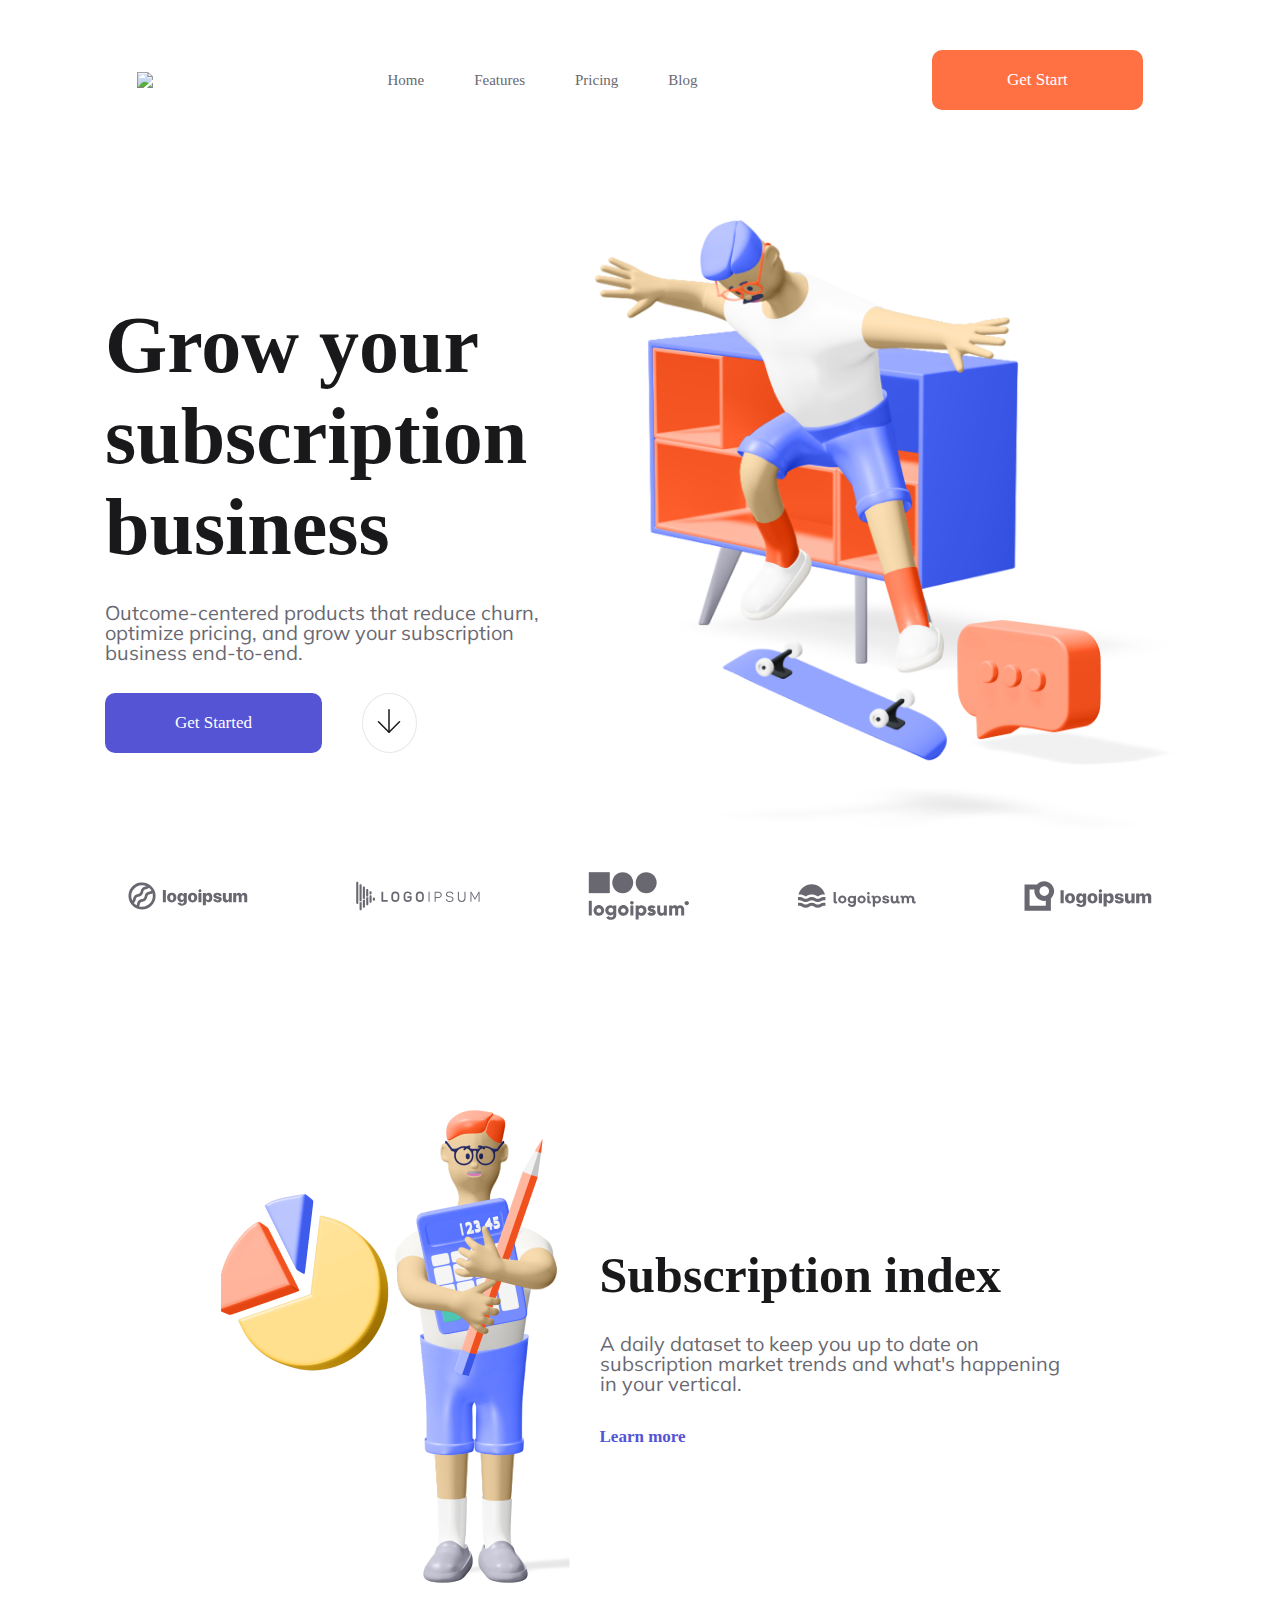
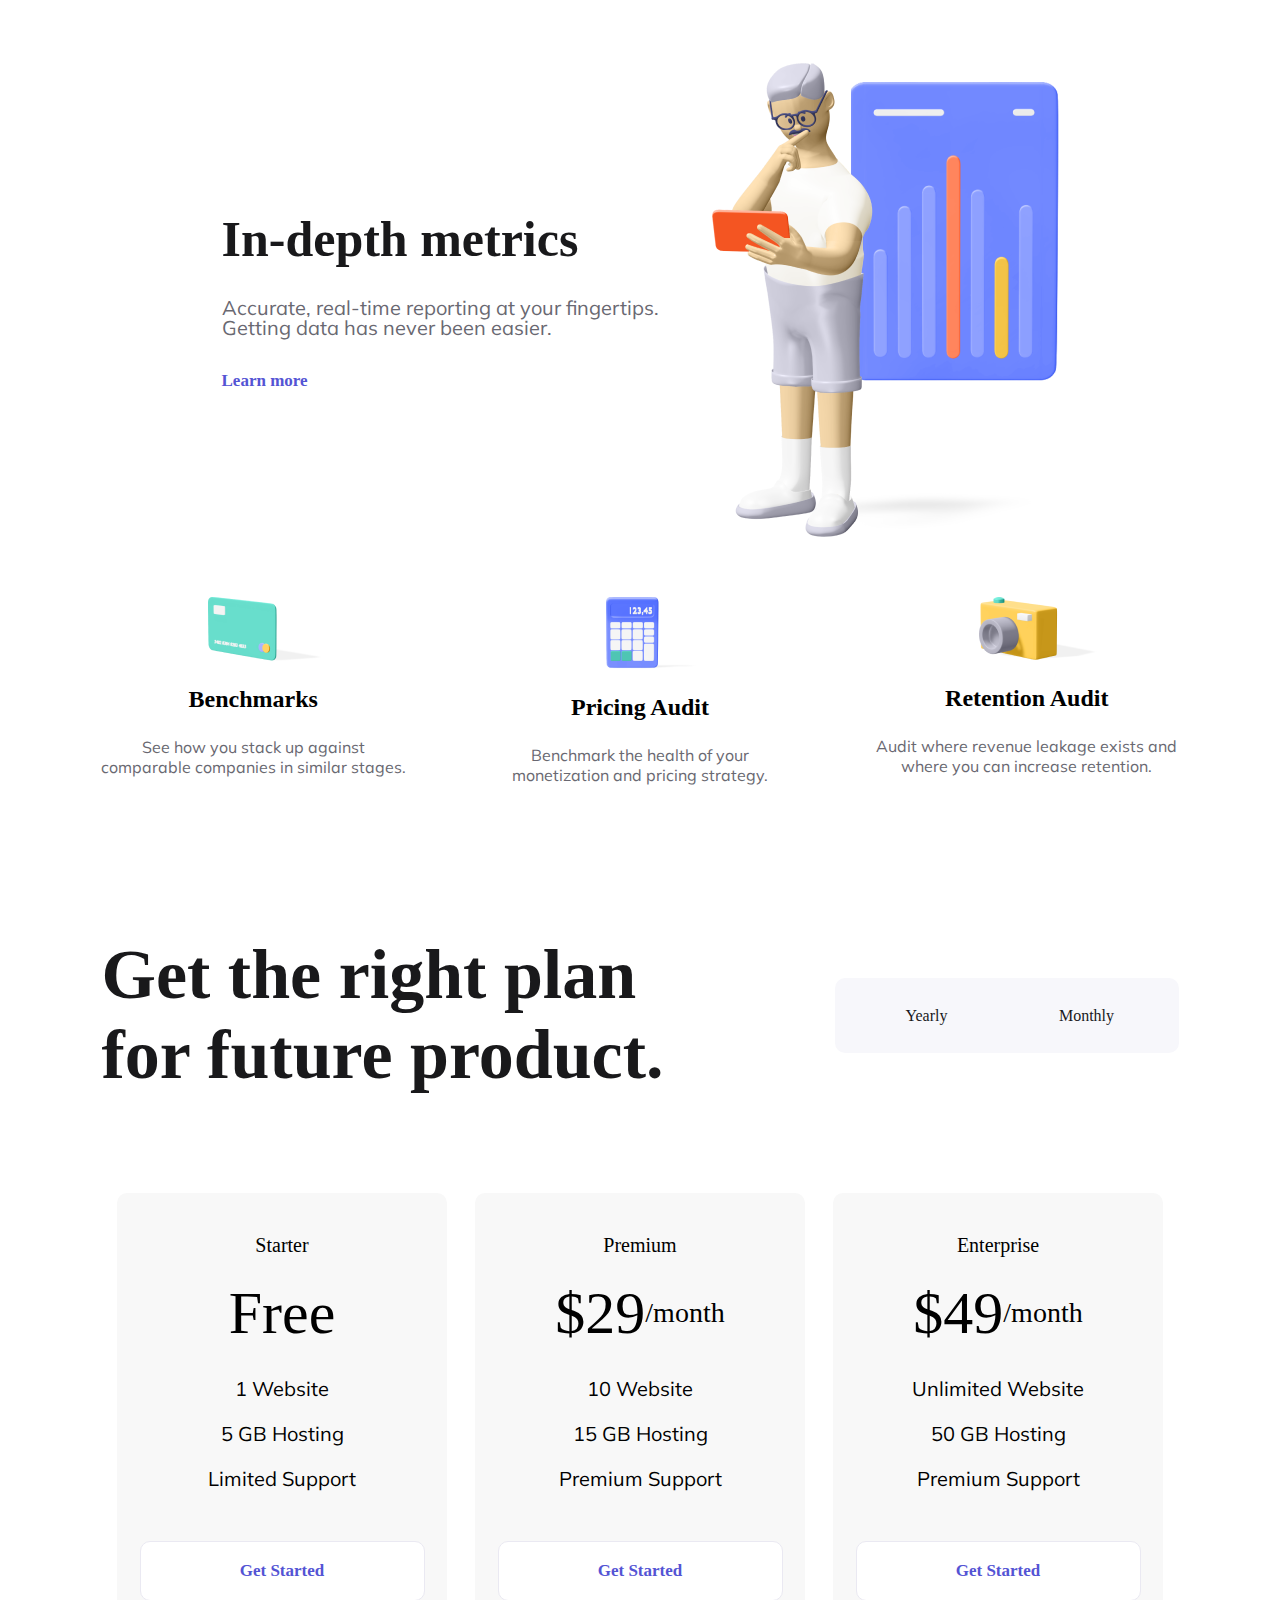
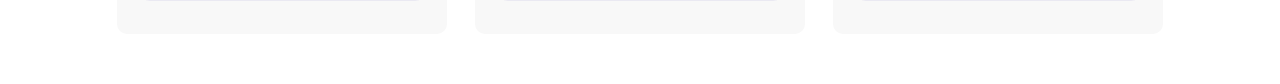
==== commit f5b720a2: "fix inline styles and more" ====
--- a/1. layout-basics/index.html
+++ b/1. layout-basics/index.html
@@ -9,231 +9,215 @@
     <link rel="stylesheet" href="styles/styles.css" />
     <link rel="stylesheet" href="styles/header.css" />
     <link rel="stylesheet" href="styles/landing.css" />
+    <link rel="stylesheet" href="styles/product_plan.css" />
     <link rel="preconnect" href="https://fonts.googleapis.com">
     <link rel="preconnect" href="https://fonts.gstatic.com" crossorigin>
     <link href="https://fonts.googleapis.com/css2?family=DM+Sans&display=swap" rel="stylesheet">
+    <script defer src="js/onClick.js"></script>
 </head>
 
 <body>
     <header class="header">
-        <!------------------------------------Шапка ------------------------------------>
-        <section class="logo">
-            <img src="images/logo1.svg" class="logo-blue__up" alt="logo_blue" />
-            <img src="images/logo2.svg" class="logo-orange" alt="logo_orange" />
-            <img src="images/logo1.svg" class="logo-blue__down" alt="logo_blue" />
-            <h1 class="logo-text">logoipsum</h1>
-            <img src="images/logo-dot.svg" class="logo-text__dot" />
+        <img class="logo" src="images/logo.svg" />
+        <nav class="header__menu menu">
+            <div>
+                <a class="menu__wrapper-button button" href="#">Home</a>
+            </div>
+            <div>
+                <a class="menu__wrapper-button button" href="#">Features</a>
+            </div>
+            <div>
+                <a class="menu__wrapper-button button" href="#">Pricing</a>
+            </div>
+            <div>
+                <a class="menu__wrapper-button button" href="#">Blog</a>
+            </div>
+        </nav>
+        <button class="header__get-start-button get-start-button">Get Start</button>
+    </header>
+    <main class="main">
+        <section>
+            <div class="main-landing">
+                <div class="main-landing__wrapper wrapper">
+                    <h1 class="main-landing__title1 title">
+                        Grow your subscription business
+                    </h1>
+                    <p class="main-landing__text text">
+                        Outcome-centered products that reduce churn, optimize pricing, and grow your subscription business end-to-end.
+                    </p>
+                    <div class="main-landing__button-wrapper">
+                        <button class="main-landing__button button-get-start">Get Started</button>
+                        <button class="main-landing__button-download button-download">
+                            <img class="arrow" , src="images/arrow-down.svg" alt="download_button">
+                        </button>
+                    </div>
+                </div>
+                <img src="images/hero.png" class="main-landing__img" alt="hero" />
+            </div>
+            <div class="main-landing__post-landing-block logo-block">
+                <img src="images/first-block-logo-1.svg" alt="first_logo">
+                <img src="images/first-block-logo-2.svg" alt="second_logo">
+                <img src="images/first-block-logo-3.svg" alt="third_logo">
+                <img src="images/first-block-logo-4.svg" alt="fourth_logo">
+                <img src="images/first-block-logo-5.svg" alt="fifth_logo">
+            </div>
+
+
+            <div class="main-landing">
+                <img src="images/hero2.png" class="main-landing__img-alt" alt="hero" />
+                <div class="main-landing__wrapper wrapper">
+                    <h2 class="main-landing__title2 title">Subscription index</h2>
+                    <p class="main-landing__text text">
+                        A daily dataset to keep you up to date on subscription market trends and what's happening in your vertical.
+                    </p>
+                    <button class="main-landing__button-learn">Learn more</button>
+                </div>
+            </div>
+            <div class="main__landing main-landing">
+                <div class="main-landing__wrapper wrapper">
+                    <h2 class="main-landing__title2 title">In-depth metrics</h2>
+                    <p class="main-landing__text text">
+                        Accurate, real-time reporting at your fingertips. Getting data has never been easier.
+                    </p>
+                    <div>
+                        <button class="main-landing__button-learn button-learn">Learn more</button>
+                    </div>
+                </div>
+                <img src="images/hero3.png" class="main-landing__img-alt" alt="hero" />
+            </div>
+            <div class="main-landing__post-landing-block offers-block">
+                <div class="main-landing__card">
+                    <img class="main-landing__card-img" src="images/card.png" alt="card">
+                    <p class="main-landing__card-title">Benchmarks</p>
+                    <p class="main-landing__card-text">See how you stack up against comparable companies in similar stages. </p>
+                </div>
+                <div class="main-landing__card">
+                    <img class="main-landing__card-img" src="images/calculator.png" alt="">
+                    <p class="main-landing__card-title">Pricing Audit</p>
+                    <p class="main-landing__card-text"> Benchmark the health of your monetization and pricing strategy.
+                    </p>
+                </div>
+                <div class="main-landing__card">
+                    <img class="main-landing__card-img" src="images/camera.png" alt="">
+                    <p class="main-landing__card-title">Retention Audit</p>
+                    <p class="main-landing__card-text"> Audit where revenue leakage exists and where you can increase retention.
+                    </p>
+                </div>
+            </div>
         </section>
-
-        <div style="position: relative; left: 100px; bottom: 16px" class="header__wrapper">
-
-            <button class="header__buttons">Home</button>
-            <button class="header__buttons">Features</button>
-            <button class="header__buttons">Pricing</button>
-            <button class="header__buttons">Blog</button>
-
-        </div>
-        <button class="header__right-button">Get Started</button>
-    </header>
-    <!--------------------------------------------------------------------------------->
-    <main class="main">
-        <section class="main__landing main-landing">
-            <div class="main-landing__wrapper">
-                <h1 style="font-family: DMSans;" class="main-landing__title">Grow your subscription business</h1>
-                <p class="main-landing__text">
-                    Outcome-centered products that reduce churn, optimize pricing, and grow your subscription business end-to-end.
-                </p>
-                <div>
-                    <button class="main-landing__button">Get Started</button>
-                    <button class="main-landing__button-download">
-            <div style="display: flex; flex-direction: column;">
-              <img class="main-landing__button-download-vertical" src="images/download-button-vertical.svg" alt="">
-              <img class="main-landing__button-download-arrow" src=" images/download-button-arrow.svg" alt="">
-            </div>
-          </button>
-                </div>
-            </div>
-            <img src="images/hero.png" class="main-landing__img" alt="hero" />
-        </section>
-        <!--------------------------------------------------------------------------------->
-        <section class="main-landing-block-footer">
-            <img src="images/first-block-logo-1.svg" alt="">
-            <img src="images/first-block-logo-2.svg" alt="">
-            <img src="images/first-block-logo-3.svg" alt="">
-            <img src="images/first-block-logo-4.svg" alt="">
-            <img src="images/first-block-logo-5.svg" alt="">
-        </section>
-        <!--------------------------------------------------------------------------------->
-        <section style="margin-top: 150px;" class="main__landing main-landing">
-            <img style="height: 473px; width: 348.5px;" src="images/hero2.png" class="main-landing__img" alt="hero" />
-            <div class="main-landing__wrapper">
-                <h1 style="font-size: 50px;" class="main-landing__title">Subscription index</h1>
-                <p class="main-landing__text">
-                    A daily dataset to keep you up to date on subscription market trends and what's happening in your vertical.
-                </p>
-                <div>
-                    <button class="main-landing__button-learn">Learn more</button>
-                </div>
-            </div>
-        </section>
-        <!--------------------------------------------------------------------------------->
-        <section style="margin-top: 150px;" class="main__landing main-landing">
-            <div class="main-landing__wrapper">
-                <h1 style="font-size: 50px;" class=" main-landing__title">In-depth metrics</h1>
-                <p class="main-landing__text">
-                    Accurate, real-time reporting at your fingertips. Getting data has never been easier.
-                </p>
-                <div>
-                    <button class="main-landing__button-learn">Learn more</button>
-                </div>
-            </div>
-            </div>
-            <img style="height:474px; width: 346.37px;" src="images/hero3.png" class="main-landing__img" alt="hero" />
-        </section>
-        <!--------------------------------------------------------------------------------->
-        <section class="main-landing-block-footer">
-            <div style="display: flex; flex-direction: column;">
-                <div style="margin: auto;">
-                    <img style="height: 64px; width: 114px;" src="images/card.png" alt="">
-                </div>
-                <h1 class="main-landing__card-title">Benchmarks</h1>
-                <div style="width: 307px;">
-
-                    <p class="main-landing__card-text">See how you stack up against comparable companies in similar stages. </p>
-                </div>
-            </div>
-            <div style="display: flex; flex-direction: column;">
-                <div style="margin:auto;">
-                    <img style="height: 72px; width: 91px;" src="images/calculator.png" alt="">
-                </div>
-                <h1 class="main-landing__card-title">Pricing Audit</h1>
-                <div style="width: 307px;">
-                    <p class="main-landing__card-text"> Benchmark the health of your monetization and pricing strategy. </p>
-                </div>
-            </div>
-            <div style="display: flex; flex-direction: column;">
-                <div style="margin:auto;">
-                    <img style="height: 63px; width: 118px;" src="images/camera.png" alt="">
-                </div>
-                <h1 class="main-landing__card-title">Retention Audit</h1>
-                <div style="width: 307px;">
-                    <p class="main-landing__card-text"> Audit where revenue leakage exists and where you can increase retention.
-                </div>
-                </p>
-            </div>
-        </section>
-        <!--------------------------------------------------------------------------------->
-        <section style="display: flex; justify-content: space-around; margin-top: 150px;" class=" main-landing__footer-wrapper">
-            <script src="js/onClick.js"></script>
-            <div style="position:relative; right: 80px; width: 450px;">
-                <h1 style="font-size: 50px; font-family: DMSans;" class="main-landing__title">Get the right plan for future product.
-                </h1>
-            </div>
-            <div style="border-radius:10px; background-color: #F7F7FB;  width: 344px; height: 65px; position:relative; left: 60px; display: flex; justify-content: center;">
-                <button id="button_left" style="margin-left: 5px; padding-right: 70.5px; border-top-right-radius: 0px; border-bottom-right-radius: 0px;" class="main-landing__button-active" onclick="onClick(this)">Yearly</button>
-                <button id="button_right" style="margin-right: 5px; padding-left: 57.5px;border-top-left-radius: 0px; border-bottom-left-radius: 0px;" class="main-landing__button-choose" onclick="onClick(this)">Monthly</button>
-            </div>
-        </section>
-
-        <!--------------------------------------------------------------------------------->
         <section>
-            <div style="display: flex; flex-direction: row; margin-top: 98px; margin-left: 170px;" class="main-landing__card-footer-wrapper">
-                <div style="height: 441px; width: 330px; margin-left: 50px;" class="main-landing__card-footer">
-                    <div style="color:#1D293F; margin-top: 34px;" class="main-landing__card-text">
-                        <p>
+            <div class="product-plan__wrapper-title">
+                <h1 class="product-plan__title">Get the right plan for future product.</h1>
+                <div class="product-plan__wrapper-choose-button">
+                    <button id="button_left" class="product-plan__button-yearly" onclick="onClick(this)">Yearly</button>
+                    <button id="button_right" class="product-plan__button-monthly" onclick="onClick(this)">Monthly</button>
+                </div>
+            </div>
+
+            <div class="product-plan__card__wrapper">
+                <div class="product-plan__card">
+                    <div class="product-plan__card__text">
+                        <p class="product-plan__card__pretitle">
                             Starter
                         </p>
-                        <div style="font-size: 60px; margin-top: 22px;" class="main-landing__card-title">
-                            Free
-                        </div>
-                        <div style="margin-top: 28px;">
-                            <p>
-                                1 Website
-                            </p>
-                        </div>
-                        <div style="margin-top: 28px;">
-                            <p>
-                                5 GB Hosting
-                            </p>
-                        </div>
-                        <div style="margin-top: 28px;">
-                            <p>
-                                Limited Support
-                            </p>
-
-                        </div>
-                        <button class="main-landing__button-footer">Get Started</button>
-                    </div>
-                </div>
-                <div style="height:calc(441* 1.14px); width: calc(330*1.14px); margin-left: 18px; position: relative; bottom: 26px; background: #FF7143;" class="main-landing__card-footer">
-                    <div style="color: #fff; margin-top: 34px;" class="main-landing__card-text">
-                        <p>
+                        <div class="product-plan__card__wrapper-title">
+                            <p class="product-plan__card__title1">
+                                Free
+                            </p>
+                        </div>
+                        <div class="product-plan__card__wrapper-text">
+                            <div>
+                                <p>
+                                    1 Website
+                                </p>
+                            </div>
+                            <div>
+                                <p>
+                                    5 GB Hosting
+                                </p>
+                            </div>
+                            <div>
+                                <p>
+                                    Limited Support
+                                </p>
+
+                            </div>
+                        </div>
+                    </div>
+                    <button class="product-plan__card__button button">Get Started</button>
+                </div>
+                <div class="product-plan__card">
+                    <div class="product-plan__card__text">
+                        <p class="product-plan__card__pretitle">
                             Premium
                         </p>
-                        <div style="font-size: 60px; margin-top: 22px; display: flex; flex-direction: row; justify-content: center;" class="main-landing__card-title">
-                            $29
-                            <p style="font-family: DMSans;font-size: 28px;line-height: 56px;letter-spacing: -1.034482717514038px;text-align: center;;">
+                        <div class="product-plan__card__wrapper-title">
+                            <p class="product-plan__card__title1">
+                                $29
+                            </p>
+                            <p class="product-plan__card__title2">
                                 /month
                             </p>
                         </div>
-                        <div style="margin-top: 28px;">
-                            <p>
-                                10 Website
-                            </p>
-                        </div>
-                        <div style="margin-top: 28px;">
-                            <p>
-                                15 GB Hosting
-                            </p>
-
-                        </div>
-                        <div style="margin-top: 28px;">
-                            <p>
-                                Premium Support
-                            </p>
-
-                        </div>
-                        <button class="main-landing__button-orange-footer">Get Started</button>
-                    </div>
-                </div>
-                <div style="height: 441px; width: 330px; margin-left: 18px;" class="main-landing__card-footer">
-                    <div style="color:#1D293F; margin-top: 34px;" class="main-landing__card-text">
-                        <p>
+                        <div class="product-plan__card__wrapper-text">
+                            <div>
+                                <p>
+                                    10 Website
+                                </p>
+                            </div>
+                            <div>
+                                <p>
+                                    15 GB Hosting
+                                </p>
+
+                            </div>
+                            <div>
+                                <p>
+                                    Premium Support
+                                </p>
+                            </div>
+                        </div>
+                    </div>
+                    <button class="product-plan__card__button button">Get Started</button>
+                </div>
+                <div class="product-plan__card">
+                    <div class="product-plan__card__text">
+                        <p class="product-plan__card__pretitle">
                             Enterprise
                         </p>
-                        <div style="font-size: 60px; margin-top: 22px; display: flex; flex-direction: row; justify-content: center;" class="main-landing__card-title">
-                            $49
-                            <p style="font-family: DMSans;
-                        font-size: 28px;
-                        line-height: 56px;
-                        letter-spacing: -1.034482717514038px;
-                        text-align: center;">
+                        <div class="product-plan__card__wrapper-title">
+                            <p class="product-plan__card__title1">
+                                $49
+                            </p>
+                            <p class="product-plan__card__title2">
                                 /month
                             </p>
                         </div>
-                        <div style="margin-top: 28px;">
-
-                            <p>
-                                Unlimited Website
-                            </p>
-                        </div>
-                        <div style="margin-top: 28px;">
-                            <p>
-                                50 GB Hosting
-                            </p>
-
-                        </div>
-                        <div style="margin-top: 28px;">
-                            <p>
-                                Premium Support
-                            </p>
-
-                        </div>
-                        <button class="main-landing__button-footer">Get Started</button>
-                    </div>
+                        <div class="product-plan__card__wrapper-text">
+                            <div>
+                                <p>
+                                    Unlimited Website
+
+                                </p>
+                            </div>
+                            <div>
+                                <p>
+                                    50 GB Hosting
+                                </p>
+
+                            </div>
+                            <div>
+                                <p>
+                                    Premium Support
+                                </p>
+                            </div>
+                        </div>
+                    </div>
+                    <button class="product-plan__card__button button">Get Started</button>
                 </div>
             </div>
         </section>
+
     </main>
 </body>
 
--- a/1. layout-basics/styles/styles.css
+++ b/1. layout-basics/styles/styles.css
@@ -1,26 +1,25 @@
 * {
-  margin: 0;
-  padding: 0;
+    margin: 0;
+    padding: 0;
 }
 
 html,
 body {
-  height: 100%;
-  font-family: Arial, Helvetica, sans-serif;
+    height: 100%;
 }
 
 main {
-  height: 100%;
-  padding: 20px;
-  /* border-top: 2px solid #393535; */
+    height: 100%;
+    padding: 20px;
+    font-family: "DMSans";
 }
 
 .main__input {
-  margin-top: 20px;
-  padding: 10px 8px;
+    margin-top: 20px;
+    padding: 10px 8px;
 }
 
-#unique-a {
-  font-size: 24px;
-  color: red;
-}
+p {
+    font-size: 20px;
+    font-family: "Mulish";
+}--- a/1. layout-basics/styles/header.css
+++ b/1. layout-basics/styles/header.css
@@ -12,77 +12,35 @@
     margin: none;
 }
 
-.logo-blue__up {
-    position: absolute;
-    left: 184.1025390625px;
-    top: 40.98224639892578px;
-    border-radius: 0px;
+.header__menu {
+    display: flex;
+    justify-content: center;
+    position: relative;
+    transition: top 1s;
+    top: 0px;
+    gap: 50px;
 }
 
-.logo-blue__down {
-    position: absolute;
-    left: 199.676513671875px;
-    top: 56.60394287109375px;
-    border-radius: 0px;
+.menu__wrapper-button {
+    font-family: DMSans;
+    font-size: 15px;
+    color: #696871;
+    text-decoration: none;
+    position: relative;
+    transition: top 0.5s;
+    top: 0px;
+    padding-bottom: 10px;
+    margin-bottom: 10px;
 }
 
-.logo-orange {
-    position: absolute;
-    height: 36.358802795410156px;
-    width: 36.363216400146484px;
-    left: 185.45440673828125px;
-    top: 42.36766052246094px;
-    border-radius: 0px;
+.menu__wrapper-button:hover {
+    color: #19191B;
+    border-bottom: 2px solid #5454d4;
 }
 
-.logo-text {
-    position: absolute;
-    height: 21.254411697387695px;
-    width: 4.367647171020508px;
-    left: 238.8779296875px;
-    top: 48.31617736816406px;
-    border-radius: 0px;
-    font-size: 27px;
-    line-height: 20px;
-    color: #19191b;
-}
-
-.logo-text__dot {
-    position: absolute;
-    height: 6.4823527336120605px;
-    width: 6.4823527336120605px;
-    left: 377.1000061035156px;
-    top: 48.44117736816406px;
-    border-radius: 0px;
-    padding: 0%;
-    margin: auto;
-}
-
-.header__buttons {
-    position: relative;
-    font-family: "DMSans";
-    font-size: 15px;
-    line-height: 18px;
-    letter-spacing: -0.468947px;
-    width: 41px;
-    background: #ffffff;
-    margin: 24.5px 24.5px;
-    padding-bottom: 10px;
-    border: none;
-    border-bottom: 2px solid #5454d4;
-    cursor: pointer;
-}
-
-.header__buttons:hover {
-    border-bottom: 2px solid #292969;
-    transition: all ease 0.5s;
-}
-
-.header__right-button {
-    position: relative;
-    bottom: 33px;
-    margin-top: 30px;
-    padding: 20px 50px;
+.header__get-start-button {
+    display: flex;
+    padding: 20px 75px;
     font-size: 17px;
     font-family: "DMSans";
     color: #fff;
@@ -92,13 +50,9 @@
     cursor: pointer;
 }
 
-.header__right-button:hover {
+.header__get-start-button:hover {
     background: #e66337;
     transition: all ease 0.5s;
-}
-
-.header__wrapper {
-    margin: 0%;
 }
 
 @media screen and (max-width: 1100px) {
@@ -106,37 +60,16 @@
         height: 300px;
         flex-direction: column;
     }
-    .header__wrapper {
-        display: flex;
-        flex-wrap: wrap;
-        margin-top: 100px;
-    }
-    .header__right-button {
-        width: auto;
-        margin-left: 160px;
-        margin-top: 30px;
-        order: 2;
-    }
 }
 
 @media screen and (max-width: 650px) {
-    .header__wrapper {
-        display: flex;
-        flex-wrap: wrap;
-        margin-top: 100px;
-        margin-right: 150px;
+    .logo {
+        order: 1;
     }
-    .header__right-button {
-        width: auto;
-        margin-left: 10px;
-        margin-top: 30px;
+    .header__menu {
         order: 2;
     }
-}
-
-@media screen and (max-width: 400px) {
-    .logo {
-        position: relative;
-        margin-right: 700px;
+    .header__get-start-button {
+        order: 3;
     }
 }--- a/1. layout-basics/styles/landing.css
+++ b/1. layout-basics/styles/landing.css
@@ -2,35 +2,55 @@
 
 @import url('https://fonts.googleapis.com/css2?family=DM+Sans:ital,wght@0,400;0,500;0,700;1,400;1,500;1,700&family=Mulish:ital,wght@0,200;0,300;0,400;0,500;1,200;1,300;1,400;1,500&display=swap');
 .main-landing {
-    padding: 40px;
     display: flex;
     justify-content: center;
     align-items: center;
+    padding: 40px;
     gap: 74px;
     font-family: "DMSans";
-}
-
-.main-landing__img {
-    width: 580px;
-    margin-left: 20px;
+    font-size: 20px;
 }
 
 .main-landing__wrapper {
     max-width: 460px;
 }
 
+.main-landing__img {
+    max-width: 580px;
+}
+
+.main-landing__img-alt {
+    max-height: 474px;
+}
+
+.main-landing__title1 {
+    margin-bottom: 30px;
+    font-size: 80px;
+    color: #19191B;
+}
+
+.main-landing__title2 {
+    margin-bottom: 30px;
+    font-size: 50px;
+    color: #19191B;
+}
+
 .main-landing__text {
-    font-size: 20px;
-    line-height: 30px;
+    margin-bottom: 30px;
+    max-width: 460px;
     color: #696871;
-    font-family: "DMSans";
+}
+
+.main-landing__button-wrapper {
+    display: flex;
+    justify-content: start;
 }
 
 .main-landing__button {
-    margin-top: 30px;
-    padding: 20px 50px;
+    padding: 20px 70px;
+    margin-right: 40px;
+    font-family: inherit;
     font-size: 17px;
-    font-family: "DMSans";
     color: #fff;
     background: #5454d4;
     border-radius: 10px;
@@ -44,52 +64,33 @@
 }
 
 .main-landing__button-download {
-    position: relative;
-    display: inline-block;
-    width: 55px;
-    height: 55px;
-    left: 40px;
-    bottom: 5px;
+    min-width: 55px;
+    min-height: 55px;
     border-radius: 100%;
-    padding-bottom: 10px;
-    border: none;
     box-sizing: border-box;
     background: #ffffff;
     border: 1px solid #e7e7e7;
     cursor: pointer;
 }
 
-.main-landing__button-download-vertical {
-    height: 22.5px;
-    position: relative;
-    right: 0.5px;
-    top: 8.5px;
+.main-landing__button-download:hover {
+    background: #e1e0e0;
+    transition: 1ms;
 }
 
-.main-landing__button-download-arrow {
-    width: 21px;
-    position: relative;
-    left: 15.5px;
-    bottom: 0.75px;
-}
-
-.main-landing-block-footer {
+.main-landing__post-landing-block {
     display: flex;
     flex-direction: row;
     justify-content: space-evenly;
+    margin-bottom: 150px;
+    font-family: inherit;
 }
 
 .main-landing__button-learn {
-    height: 22px;
-    left: 0%;
-    right: 83.99%;
-    top: calc(50% - 22px / 2 + 103.5px);
-    position: relative;
-    top: 30px;
-    font-family: "DMSans";
+    font-family: inherit;
     font-size: 17px;
+    font-weight: bold;
     line-height: 20px;
-    letter-spacing: -0.531474px;
     background: #fff;
     color: #5454d4;
     border: none;
@@ -100,104 +101,38 @@
     color: #1a146b;
 }
 
+.main-landing__card {
+    display: flex;
+    flex-direction: column;
+    align-items: center;
+    font-family: inherit;
+}
+
+.main-landing__card-img {
+    padding-left: 30px;
+    padding-right: 7px;
+    padding-top: 20px;
+    padding-bottom: 13px;
+    max-width: 151px;
+    max-height: 97px;
+    margin-bottom: 7px;
+}
+
 .main-landing__card-title {
-    font-family: "DMSans";
+    font-family: inherit;
     font-size: 24px;
     line-height: 36px;
-    letter-spacing: -0.7503160238265991px;
     text-align: center;
+    font-weight: bold;
+    margin-bottom: 20px;
 }
 
 .main-landing__card-text {
+    max-width: 307px;
     text-align: center;
     font-family: "Mulish";
-    font-style: normal;
     font-size: 16px;
     color: #696871;
-}
-
-.main-landing__button-choose {
-    margin: auto;
-    padding: 18px 50px;
-    font-size: 17px;
-    font-family: "DMSans";
-    color: rgb(0, 0, 0);
-    background: #f7f7fb;
-    border-radius: 10px;
-    border: none;
-    cursor: pointer;
-}
-
-.main-landing__button-choose:hover {
-    background: #e0e0e6;
-    transition: all ease 0.5s;
-}
-
-.main-landing__button-active {
-    background: #3d3d91;
-    margin: auto;
-    color: #fff;
-    padding: 18px 50px;
-    font-size: 17px;
-    font-family: "DMSans";
-    color: #fff;
-    background: #5454d4;
-    border-radius: 10px;
-    border: none;
-    cursor: pointer;
-}
-
-.main-landing__card-footer {
-    display: flex;
-    flex-direction: column;
-    background: #f8f8f8;
-    border-radius: 10px;
-    height: 441px;
-    width: 330px;
-}
-
-.main-landing__card-footer-wrapper {
-    margin: none;
-}
-
-.main-landing__button-footer {
-    width: 285px;
-    height: 60px;
-    margin-top: 36px;
-    color: #5454d4;
-    background: #FFFFFF;
-    border: 1px solid #EAE9F2;
-    border-radius: 10px;
-    font-family: "DMSans";
-    font-size: 17px;
-    line-height: 20px;
-    letter-spacing: -0.5314737558364868px;
-    text-align: center;
-}
-
-.main-landing__button-footer:hover {
-    background: #eeeef2;
-    transition: all ease 0.5s;
-}
-
-.main-landing__button-orange-footer {
-    width: 285px;
-    height: 60px;
-    margin-top: 36px;
-    color: #fff;
-    border: 1px solid #9F3919;
-    border-radius: 10px;
-    font-family: DMSans;
-    font-size: 17px;
-    line-height: 20px;
-    letter-spacing: -0.5314737558364868px;
-    text-align: center;
-    background: #9F3919;
-}
-
-.main-landing__button-orange-footer:hover {
-    background: #893319;
-    transition: all ease 0.5s;
 }
 
 @media screen and (max-width: 1400px) {
@@ -205,7 +140,7 @@
         gap: 30px;
     }
     .main-landing__img {
-        width: 40%;
+        width: 50%;
     }
     .main-landing__title {
         margin-bottom: 30px;
@@ -213,98 +148,26 @@
         line-height: 70px;
     }
     .main-landing__text {
-        font-size: 16px;
         line-height: 20px;
-        color: #696871;
-    }
-}
-
-@media screen and (max-width: 1200px) {
-    .main-landing__footer-wrapper {
-        display: flex;
-        flex-wrap: wrap;
-    }
-    .main-landing__card-footer-wrapper {
-        display: flex;
-        flex-wrap: wrap;
-    }
-    .main-landing__button-choose {
-        order: 2;
-    }
-}
-
-@media screen and (max-width: 960px) {
-    .main-landing__footer-wrapper {
-        display: flex;
-        flex-wrap: wrap;
-    }
-    .main-landing__card-footer-wrapper {
-        display: flex;
-        flex-wrap: wrap;
-    }
-    .main-landing__title {
-        margin-bottom: 30px;
-        font-size: 50px;
-        line-height: 70px;
-        font-family: DMSans;
-        font-size: 60px;
-        line-height: 70px;
-        letter-spacing: -1.875789999961853px;
-        text-align: left;
-    }
-    .main-landing__button-choose {
-        order: 2;
     }
 }
 
 @media screen and (max-width: 800px) {
     .main-landing {
-        flex-direction: column;
-    }
-    .main-landing__card-footer-wrapper {
-        display: flex;
         flex-wrap: wrap;
     }
-    .main-landing__footer-wrapper {
-        display: flex;
-        flex-wrap: wrap;
+    .main-landing__wrapper {
+        order: 1;
+    }
+    .main-landing__title1 {
+        font-size: 60px;
     }
     .main-landing__img {
-        width: 60%;
-        order: 1;
-    }
-    .main-landing__wrapper {
         order: 2;
-    }
-    .main-landing__button-choose {
-        order: 2;
-    }
-}
-
-@media screen and (max-width: 400px) {
-    .main-landing__img {
-        min-width: 200px;
         width: 100%;
     }
-    .main-landing__button-active {
-        order: 2;
-        position: relative;
-        right: 60px;
-    }
-    .main-landing__button-choose {
-        order: 2;
-        position: relative;
-        right: 60px;
-    }
-    .main-landing__card-footer-wrapper {
-        display: flex;
+    .main-landing__post-landing-block {
         flex-wrap: wrap;
-        position: relative;
-        right: 190px;
-    }
-    .main-landing__title {
-        margin-left: 70px;
-        ;
-        order: 1;
+        gap: 20px;
     }
 }--- a/1. layout-basics/styles/product_plan.css
+++ b/1. layout-basics/styles/product_plan.css
@@ -0,0 +1,192 @@
+/* IMPORT FONTS - DMSans and Mulish */
+
+@import url('https://fonts.googleapis.com/css2?family=DM+Sans:ital,wght@0,400;0,500;0,700;1,400;1,500;1,700&family=Mulish:ital,wght@0,200;0,300;0,400;0,500;1,200;1,300;1,400;1,500&display=swap');
+.product-plan__wrapper-title {
+    display: flex;
+    justify-content: space-around;
+    align-items: center;
+    margin-bottom: 82px;
+}
+
+.product-plan__title {
+    max-width: 570px;
+    font-size: 70px;
+    color: #19191B;
+}
+
+.product-plan__wrapper-choose-button {
+    background-color: #F7F7FB;
+    border-radius: 10px;
+    padding-top: 5px;
+    padding-bottom: 5px;
+    width: 344px;
+    height: 65px;
+    display: flex;
+    justify-content: center;
+}
+
+.product-plan__button-yearly,
+.product-plan__button-monthly {
+    min-width: 160px;
+    min-height: 55px;
+    background: inherit;
+    border-radius: 10px 0px 0px 10px;
+    border: 0;
+    color: #19191B;
+    font-family: 'DMSans';
+    font-size: 16px;
+    line-height: 19px;
+    text-align: center;
+    transition: background 0.2s;
+    cursor: pointer;
+}
+
+.product-plan__button-monthly {
+    background-color: inherit;
+    border-radius: 0px 10px 10px 0px;
+}
+
+.product-plan__button-yearly:hover,
+.product-plan__button-monthly:hover {
+    background-color: #5454D4;
+    color: white;
+}
+
+.product-plan__button-yearly-active {
+    min-width: 160px;
+    min-height: 55px;
+    background: inherit;
+    background-color: #5050c1;
+    color: white;
+    border-radius: 10px 0px 0px 10px;
+    border: 0;
+    font-family: 'DMSans';
+    font-size: 16px;
+    line-height: 19px;
+    text-align: center;
+    transition: background 0.2s;
+    cursor: pointer;
+}
+
+.product-plan__button-monthly-active {
+    min-width: 160px;
+    min-height: 55px;
+    background: inherit;
+    background-color: #5050c1;
+    color: white;
+    border-radius: 0px 10px 10px 0px;
+    border: 0;
+    font-family: 'DMSans';
+    font-size: 16px;
+    line-height: 19px;
+    text-align: center;
+    transition: 0.2s;
+    cursor: pointer;
+}
+
+.product-plan__card__wrapper {
+    display: flex;
+    flex-direction: row;
+    justify-content: center;
+    column-gap: 28px;
+    margin-top: 98px;
+    padding-bottom: 50px;
+}
+
+.product-plan__card {
+    display: flex;
+    flex-direction: column;
+    justify-content: center;
+    align-items: center;
+    background: #f8f8f8;
+    border-radius: 10px;
+    height: 441px;
+    row-gap: 50px;
+    max-height: 441px;
+    min-width: 330px;
+}
+
+.product-plan__card:hover {
+    transform: scale(1.1);
+    transition: transform .2s;
+    color: #ffffff;
+    background-color: #FF7143;
+}
+
+.product-plan__card:hover>.product-plan__card__button {
+    background: #893319;
+    color: #FFFFFF;
+    border: none;
+}
+
+.product-plan__card__pretitle {
+    font-family: "DMSans";
+    margin-bottom: 22px;
+    color: inherit;
+}
+
+.product-plan__card__wrapper-title {
+    display: flex;
+    justify-content: center;
+    align-items: center;
+    margin-bottom: 28px;
+}
+
+.product-plan__card__title1 {
+    color: inherit;
+    max-width: 307px;
+    text-align: center;
+    font-family: "DMSans";
+    font-size: 60px;
+}
+
+.product-plan__card__title2 {
+    color: inherit;
+    max-width: 307px;
+    text-align: center;
+    font-family: "DMSans";
+    font-size: 28px;
+}
+
+.product-plan__card__wrapper-text {
+    display: flex;
+    flex-direction: column;
+    row-gap: 20px;
+}
+
+.product-plan__card__text {
+    color: inherit;
+    margin-top: 34px;
+    max-width: 307px;
+    text-align: center;
+    font-family: "Mulish";
+    font-size: 16px;
+}
+
+.product-plan__card__button {
+    min-width: 285px;
+    min-height: 60px;
+    color: #5454d4;
+    background: #FFFFFF;
+    border: 1px solid #EAE9F2;
+    border-radius: 10px;
+    font-family: "DMSans";
+    font-size: 17px;
+    font-weight: bolder;
+    line-height: 20px;
+    text-align: center;
+    margin-bottom: 27px;
+}
+
+@media screen and (max-width: 1100px) {
+    .product-plan__wrapper-title {
+        flex-wrap: wrap;
+        gap: 40px;
+    }
+    .product-plan__card__wrapper {
+        flex-wrap: wrap;
+        row-gap: 40px;
+    }
+}
+
+@media screen and (max-width: 800px) {}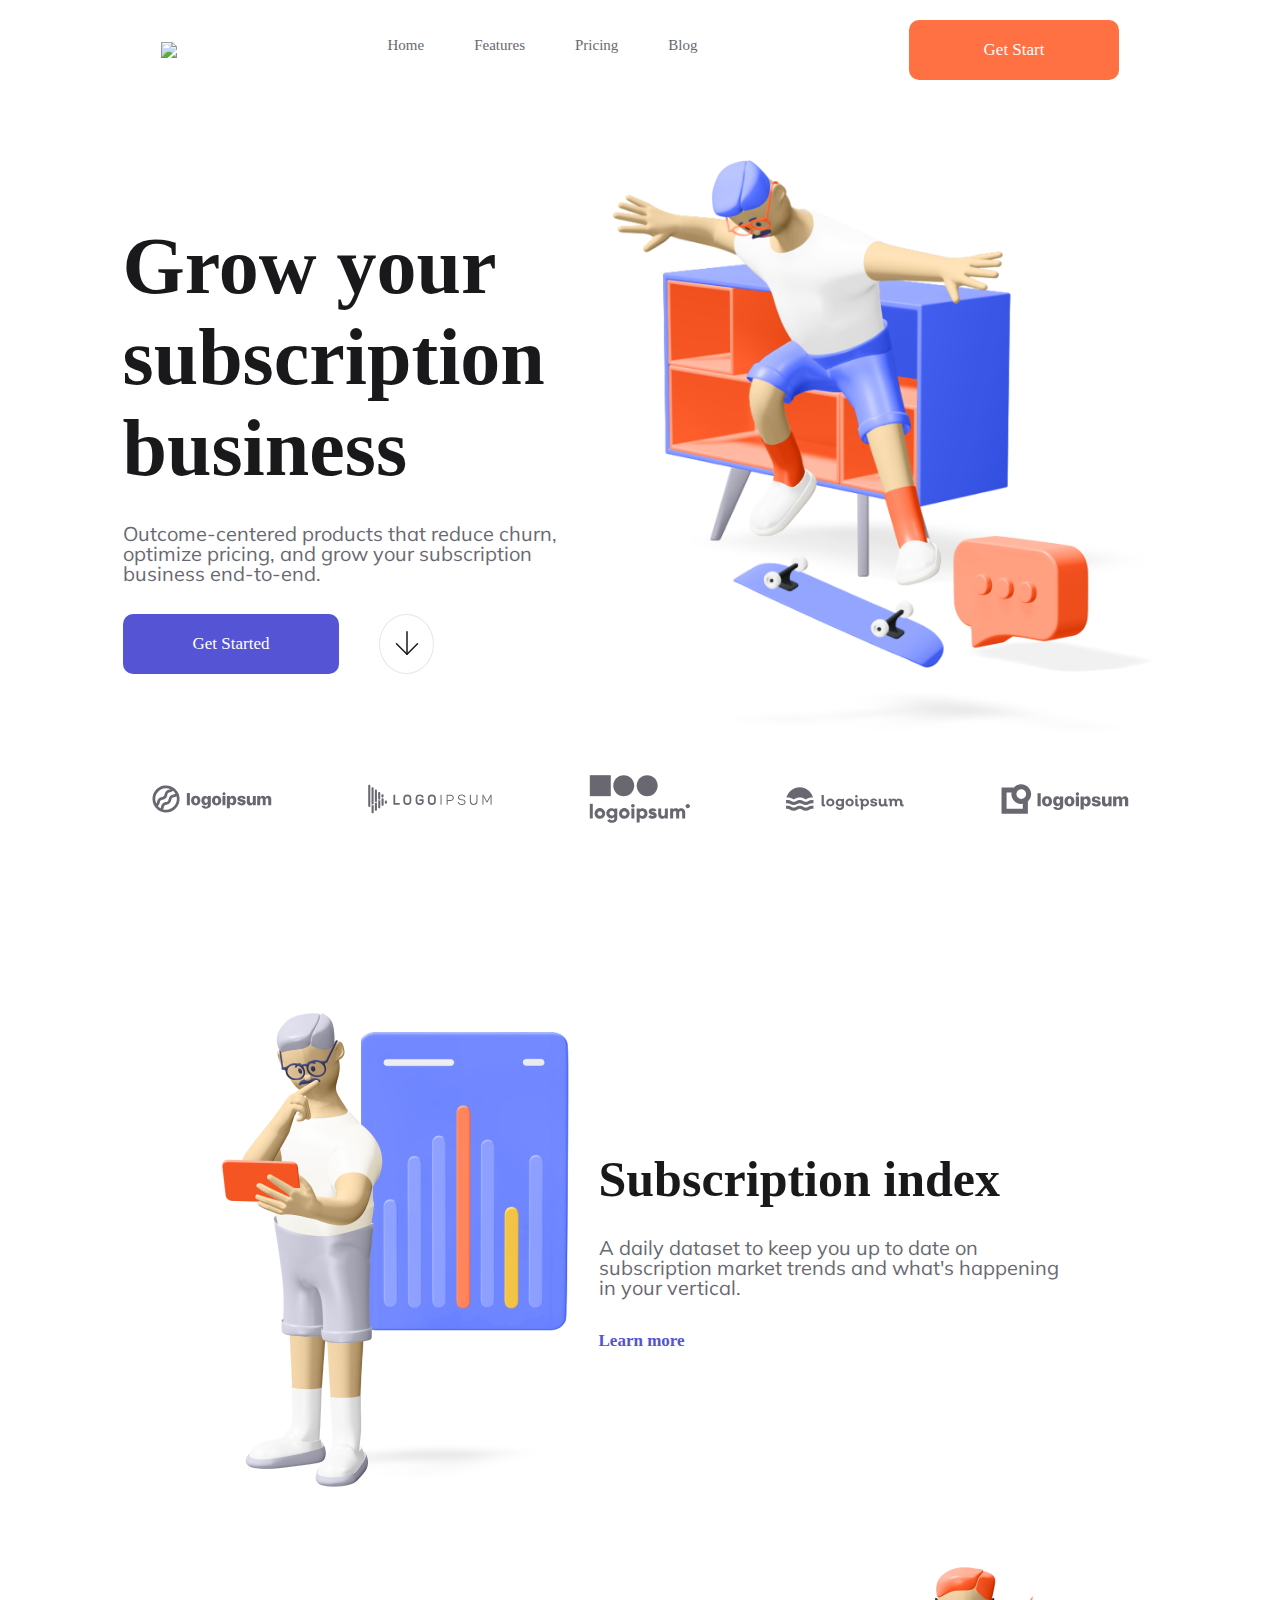
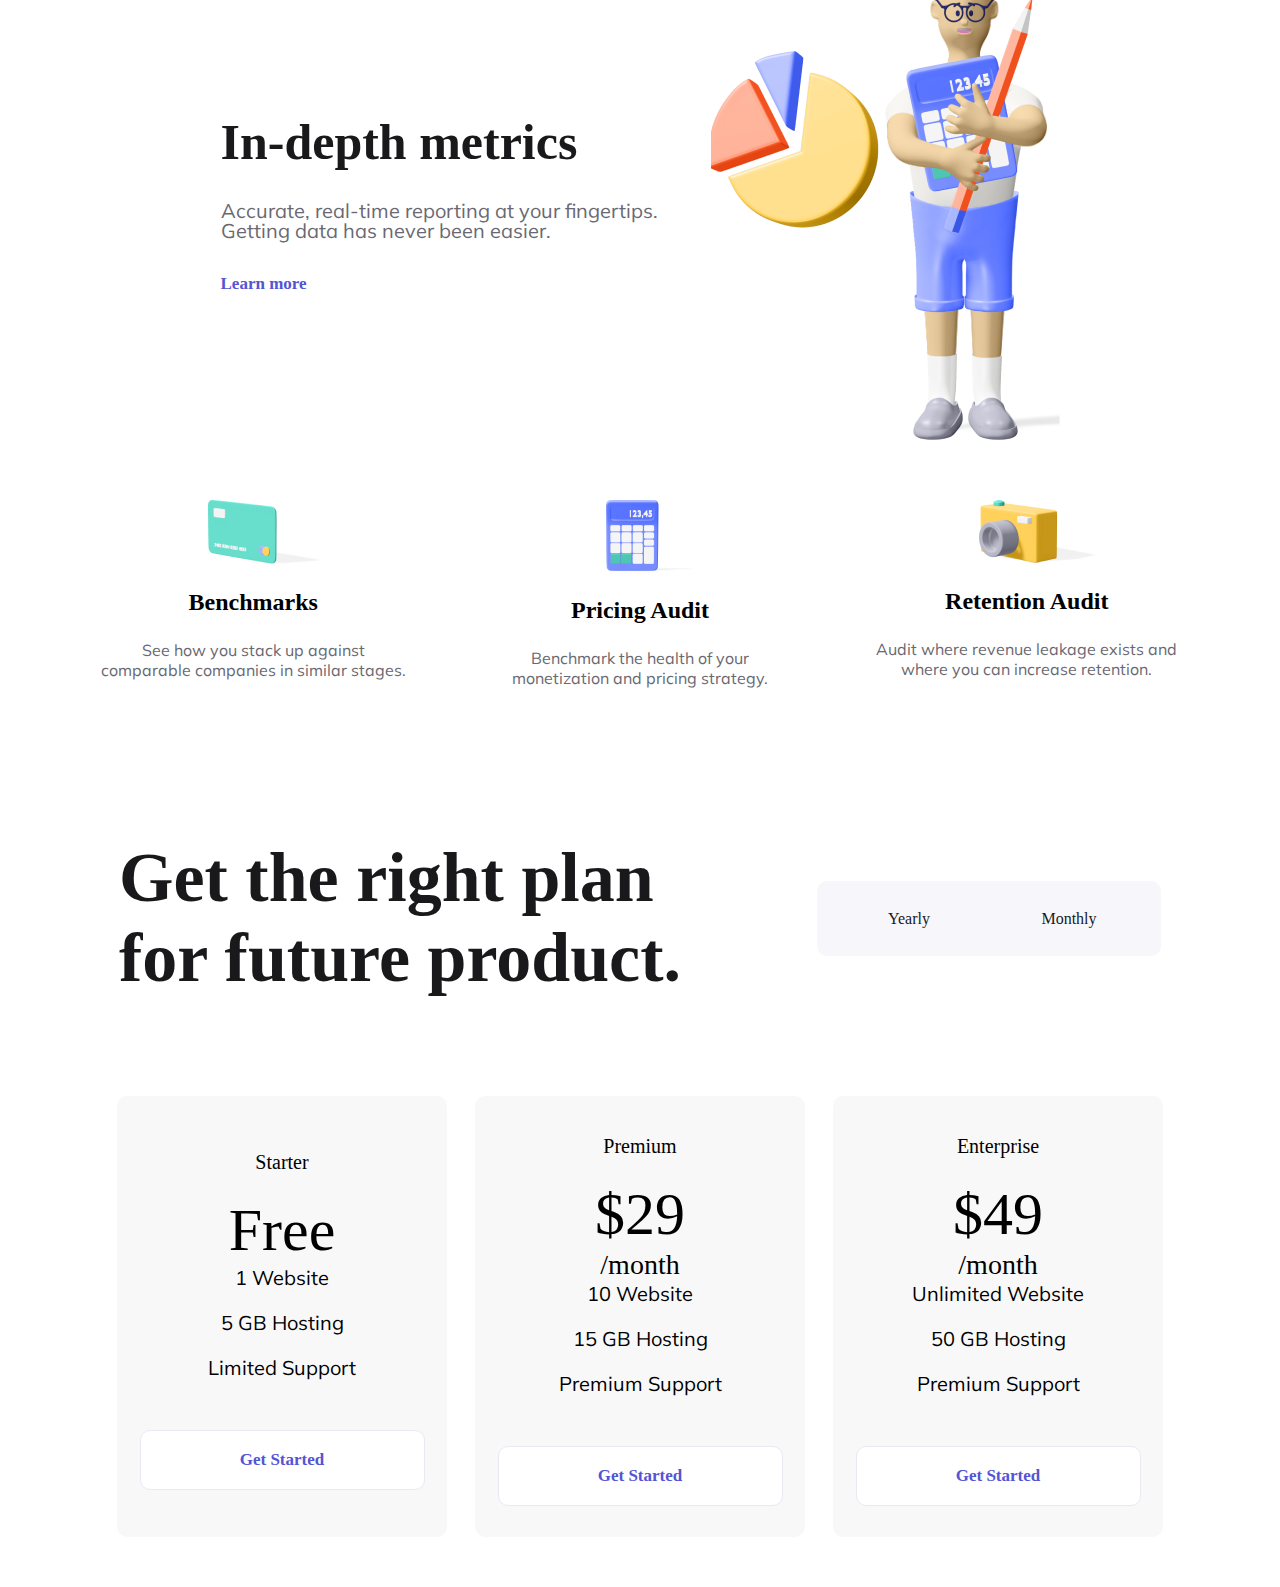
==== commit ac78ec33: "fix BEM, menu, product-card" ====
--- a/1. layout-basics/index.html
+++ b/1. layout-basics/index.html
@@ -9,6 +9,7 @@
     <link rel="stylesheet" href="styles/styles.css" />
     <link rel="stylesheet" href="styles/header.css" />
     <link rel="stylesheet" href="styles/landing.css" />
+    <link rel="stylesheet" href="styles/offers-block.css" />
     <link rel="stylesheet" href="styles/product_plan.css" />
     <link rel="preconnect" href="https://fonts.googleapis.com">
     <link rel="preconnect" href="https://fonts.gstatic.com" crossorigin>
@@ -17,95 +18,104 @@
 </head>
 
 <body>
-    <header class="header">
+    <header class="container header">
         <img class="logo" src="images/logo.svg" />
         <nav class="header__menu menu">
-            <div>
-                <a class="menu__wrapper-button button" href="#">Home</a>
-            </div>
-            <div>
-                <a class="menu__wrapper-button button" href="#">Features</a>
-            </div>
-            <div>
-                <a class="menu__wrapper-button button" href="#">Pricing</a>
-            </div>
-            <div>
-                <a class="menu__wrapper-button button" href="#">Blog</a>
-            </div>
+            <ul class="menu__wrapper-button button">
+                <li>
+                    <a class="menu__button" href="#">Home</a>
+                </li>
+            </ul>
+            <ul class="menu__wrapper-button button">
+                <li>
+                    <a class="menu__button" href="#">Features</a>
+                </li>
+            </ul>
+            <ul class="menu__wrapper-button button">
+                <li>
+                    <a class="menu__button" href="#">Pricing</a>
+                </li>
+            </ul>
+            <ul class="menu__wrapper-button button">
+                <li>
+                    <a class="menu__button" href="#">Blog</a>
+                </li>
+            </ul>
         </nav>
         <button class="header__get-start-button get-start-button">Get Start</button>
     </header>
     <main class="main">
-        <section>
-            <div class="main-landing">
-                <div class="main-landing__wrapper wrapper">
-                    <h1 class="main-landing__title1 title">
+        <section class="container">
+            <div class="main__home home">
+                <div class="home__wrapper wrapper">
+                    <h1 class="home__title1 title">
                         Grow your subscription business
                     </h1>
-                    <p class="main-landing__text text">
+                    <p class="home__text text">
                         Outcome-centered products that reduce churn, optimize pricing, and grow your subscription business end-to-end.
                     </p>
-                    <div class="main-landing__button-wrapper">
-                        <button class="main-landing__button button-get-start">Get Started</button>
-                        <button class="main-landing__button-download button-download">
+                    <div class="home__button-wrapper">
+                        <button class="home__button button-get-start">Get Started</button>
+                        <button class="home__button-download button-download">
                             <img class="arrow" , src="images/arrow-down.svg" alt="download_button">
                         </button>
                     </div>
                 </div>
-                <img src="images/hero.png" class="main-landing__img" alt="hero" />
-            </div>
-            <div class="main-landing__post-landing-block logo-block">
+                <img src="images/hero.png" class="home__img" alt="hero" />
+            </div>
+            <div class="main__post-home-block logo-block">
                 <img src="images/first-block-logo-1.svg" alt="first_logo">
                 <img src="images/first-block-logo-2.svg" alt="second_logo">
                 <img src="images/first-block-logo-3.svg" alt="third_logo">
                 <img src="images/first-block-logo-4.svg" alt="fourth_logo">
                 <img src="images/first-block-logo-5.svg" alt="fifth_logo">
             </div>
-
-
-            <div class="main-landing">
-                <img src="images/hero2.png" class="main-landing__img-alt" alt="hero" />
-                <div class="main-landing__wrapper wrapper">
-                    <h2 class="main-landing__title2 title">Subscription index</h2>
-                    <p class="main-landing__text text">
-                        A daily dataset to keep you up to date on subscription market trends and what's happening in your vertical.
-                    </p>
-                    <button class="main-landing__button-learn">Learn more</button>
-                </div>
-            </div>
-            <div class="main__landing main-landing">
-                <div class="main-landing__wrapper wrapper">
-                    <h2 class="main-landing__title2 title">In-depth metrics</h2>
-                    <p class="main-landing__text text">
-                        Accurate, real-time reporting at your fingertips. Getting data has never been easier.
-                    </p>
-                    <div>
-                        <button class="main-landing__button-learn button-learn">Learn more</button>
-                    </div>
-                </div>
-                <img src="images/hero3.png" class="main-landing__img-alt" alt="hero" />
-            </div>
-            <div class="main-landing__post-landing-block offers-block">
-                <div class="main-landing__card">
-                    <img class="main-landing__card-img" src="images/card.png" alt="card">
-                    <p class="main-landing__card-title">Benchmarks</p>
-                    <p class="main-landing__card-text">See how you stack up against comparable companies in similar stages. </p>
-                </div>
-                <div class="main-landing__card">
-                    <img class="main-landing__card-img" src="images/calculator.png" alt="">
-                    <p class="main-landing__card-title">Pricing Audit</p>
-                    <p class="main-landing__card-text"> Benchmark the health of your monetization and pricing strategy.
-                    </p>
-                </div>
-                <div class="main-landing__card">
-                    <img class="main-landing__card-img" src="images/camera.png" alt="">
-                    <p class="main-landing__card-title">Retention Audit</p>
-                    <p class="main-landing__card-text"> Audit where revenue leakage exists and where you can increase retention.
-                    </p>
-                </div>
-            </div>
-        </section>
-        <section>
+        </section>
+
+        <section class="container main__home">
+            <img src="images/hero2.png" class="home__img-alt" alt="hero" />
+            <div class="home__wrapper wrapper">
+                <h2 class="home__title2 title">Subscription index</h2>
+                <p class="home__text text">
+                    A daily dataset to keep you up to date on subscription market trends and what's happening in your vertical.
+                </p>
+                <button class="home__button-learn">Learn more</button>
+            </div>
+        </section>
+        <section class="container main__home">
+            <div class="home__wrapper wrapper">
+                <h2 class="home__title2 title">In-depth metrics</h2>
+                <p class="home__text text">
+                    Accurate, real-time reporting at your fingertips. Getting data has never been easier.
+                </p>
+                <div>
+                    <button class="home__button-learn button-learn">Learn more</button>
+                </div>
+            </div>
+            <img src="images/hero3.png" class="main__home__img-alt" alt="hero" />
+        </section>
+        <section class="main__post-home-block offers-block">
+            <div class="offers-block__card">
+                <img class="offers-block__card-img" src="images/card.png" alt="card">
+                <p class="offers-block__card-title">Benchmarks</p>
+                <p class="offers-block__card-text">See how you stack up against comparable companies in similar stages.
+                </p>
+            </div>
+            <div class="offers-block__card">
+                <img class="offers-block__card-img" src="images/calculator.png" alt="">
+                <p class="offers-block__card-title">Pricing Audit</p>
+                <p class="offers-block__card-text"> Benchmark the health of your monetization and pricing strategy.
+                </p>
+            </div>
+            <div class="offers-block__card">
+                <img class="offers-block__card-img" src="images/camera.png" alt="">
+                <p class="offers-block__card-title">Retention Audit</p>
+                <p class="offers-block__card-text"> Audit where revenue leakage exists and where you can increase retention.
+                </p>
+            </div>
+        </section>
+        </section>
+        <section class="container">
             <div class="product-plan__wrapper-title">
                 <h1 class="product-plan__title">Get the right plan for future product.</h1>
                 <div class="product-plan__wrapper-choose-button">
@@ -114,18 +124,18 @@
                 </div>
             </div>
 
-            <div class="product-plan__card__wrapper">
-                <div class="product-plan__card">
-                    <div class="product-plan__card__text">
-                        <p class="product-plan__card__pretitle">
+            <div class="product-plan__card-wrapper">
+                <div class="product-plan__card product-card">
+                    <div class="product-card__text">
+                        <p class="product-card__pretitle">
                             Starter
                         </p>
-                        <div class="product-plan__card__wrapper-title">
-                            <p class="product-plan__card__title1">
+                        <div class="product-card__wrapper-title">
+                            <p class="product-card__title1">
                                 Free
                             </p>
                         </div>
-                        <div class="product-plan__card__wrapper-text">
+                        <div class="product-card__wrapper-text">
                             <div>
                                 <p>
                                     1 Website
@@ -144,22 +154,22 @@
                             </div>
                         </div>
                     </div>
-                    <button class="product-plan__card__button button">Get Started</button>
-                </div>
-                <div class="product-plan__card">
-                    <div class="product-plan__card__text">
-                        <p class="product-plan__card__pretitle">
+                    <button class="product-card__button button">Get Started</button>
+                </div>
+                <div class="product-plan__card product-card">
+                    <div class="product-card__text">
+                        <p class="product-card__pretitle">
                             Premium
                         </p>
-                        <div class="product-plan__card__wrapper-title">
-                            <p class="product-plan__card__title1">
+                        <div class="product-card__wrapper-title">
+                            <p class="product-card__title1">
                                 $29
                             </p>
-                            <p class="product-plan__card__title2">
+                            <p class="product-card__title2">
                                 /month
                             </p>
                         </div>
-                        <div class="product-plan__card__wrapper-text">
+                        <div class="product-card__wrapper-text">
                             <div>
                                 <p>
                                     10 Website
@@ -178,22 +188,22 @@
                             </div>
                         </div>
                     </div>
-                    <button class="product-plan__card__button button">Get Started</button>
-                </div>
-                <div class="product-plan__card">
-                    <div class="product-plan__card__text">
-                        <p class="product-plan__card__pretitle">
+                    <button class="product-card__button button">Get Started</button>
+                </div>
+                <div class="product-plan__card product-card">
+                    <div class="product-card__text">
+                        <p class="product-card__pretitle">
                             Enterprise
                         </p>
-                        <div class="product-plan__card__wrapper-title">
-                            <p class="product-plan__card__title1">
+                        <div class="product-card__wrapper-title">
+                            <p class="product-card__title1">
                                 $49
                             </p>
-                            <p class="product-plan__card__title2">
+                            <p class="product-card__title2">
                                 /month
                             </p>
                         </div>
-                        <div class="product-plan__card__wrapper-text">
+                        <div class="product-card__wrapper-text">
                             <div>
                                 <p>
                                     Unlimited Website
@@ -213,7 +223,7 @@
                             </div>
                         </div>
                     </div>
-                    <button class="product-plan__card__button button">Get Started</button>
+                    <button class="product-card__button button">Get Started</button>
                 </div>
             </div>
         </section>
--- a/1. layout-basics/styles/styles.css
+++ b/1. layout-basics/styles/styles.css
@@ -11,7 +11,6 @@
 main {
     height: 100%;
     padding: 20px;
-    font-family: "DMSans";
 }
 
 .main__input {
@@ -19,7 +18,22 @@
     padding: 10px 8px;
 }
 
+.container {
+    max-width: 1170px;
+    margin: 0 auto;
+    padding: 0 15 px;
+}
+
 p {
     font-size: 20px;
     font-family: "Mulish";
+}
+
+li {
+    list-style-type: none;
+}
+
+ul {
+    margin-left: 0;
+    padding-left: 0;
 }--- a/1. layout-basics/styles/header.css
+++ b/1. layout-basics/styles/header.css
@@ -3,7 +3,6 @@
     display: flex;
     justify-content: space-around;
     align-items: center;
-    height: 120px;
     padding: 20px;
     background-color: #ffffff;
 }
@@ -21,21 +20,25 @@
     gap: 50px;
 }
 
-.menu__wrapper-button {
+.menu__button {
     font-family: DMSans;
     font-size: 15px;
+    text-decoration: none;
     color: #696871;
-    text-decoration: none;
+    margin-bottom: 10px;
+}
+
+.menu__wrapper-button {
     position: relative;
     transition: top 0.5s;
     top: 0px;
     padding-bottom: 10px;
-    margin-bottom: 10px;
 }
 
 .menu__wrapper-button:hover {
     color: #19191B;
     border-bottom: 2px solid #5454d4;
+    margin-bottom: -2px;
 }
 
 .header__get-start-button {
--- a/1. layout-basics/styles/landing.css
+++ b/1. layout-basics/styles/landing.css
@@ -1,7 +1,7 @@
 /* IMPORT FONTS - DMSans and Mulish */
 
 @import url('https://fonts.googleapis.com/css2?family=DM+Sans:ital,wght@0,400;0,500;0,700;1,400;1,500;1,700&family=Mulish:ital,wght@0,200;0,300;0,400;0,500;1,200;1,300;1,400;1,500&display=swap');
-.main-landing {
+.main__home {
     display: flex;
     justify-content: center;
     align-items: center;
@@ -11,42 +11,42 @@
     font-size: 20px;
 }
 
-.main-landing__wrapper {
+.home__wrapper {
     max-width: 460px;
 }
 
-.main-landing__img {
+.home__img {
     max-width: 580px;
 }
 
-.main-landing__img-alt {
+.home__img-alt {
     max-height: 474px;
 }
 
-.main-landing__title1 {
+.home__title1 {
     margin-bottom: 30px;
     font-size: 80px;
     color: #19191B;
 }
 
-.main-landing__title2 {
+.home__title2 {
     margin-bottom: 30px;
     font-size: 50px;
     color: #19191B;
 }
 
-.main-landing__text {
+.home__text {
     margin-bottom: 30px;
     max-width: 460px;
     color: #696871;
 }
 
-.main-landing__button-wrapper {
+.home__button-wrapper {
     display: flex;
     justify-content: start;
 }
 
-.main-landing__button {
+.home__button {
     padding: 20px 70px;
     margin-right: 40px;
     font-family: inherit;
@@ -58,12 +58,12 @@
     cursor: pointer;
 }
 
-.main-landing__button:hover {
+.home__button:hover {
     background: #2d2d6c;
     transition: all ease 0.5s;
 }
 
-.main-landing__button-download {
+.home__button-download {
     min-width: 55px;
     min-height: 55px;
     border-radius: 100%;
@@ -73,12 +73,12 @@
     cursor: pointer;
 }
 
-.main-landing__button-download:hover {
+.home__button-download:hover {
     background: #e1e0e0;
     transition: 1ms;
 }
 
-.main-landing__post-landing-block {
+.main__post-home-block {
     display: flex;
     flex-direction: row;
     justify-content: space-evenly;
@@ -86,7 +86,7 @@
     font-family: inherit;
 }
 
-.main-landing__button-learn {
+.home__button-learn {
     font-family: inherit;
     font-size: 17px;
     font-weight: bold;
@@ -97,76 +97,42 @@
     cursor: pointer;
 }
 
-.main-landing__button-learn:hover {
+.home__button-learn:hover {
     color: #1a146b;
 }
 
-.main-landing__card {
-    display: flex;
-    flex-direction: column;
-    align-items: center;
-    font-family: inherit;
-}
-
-.main-landing__card-img {
-    padding-left: 30px;
-    padding-right: 7px;
-    padding-top: 20px;
-    padding-bottom: 13px;
-    max-width: 151px;
-    max-height: 97px;
-    margin-bottom: 7px;
-}
-
-.main-landing__card-title {
-    font-family: inherit;
-    font-size: 24px;
-    line-height: 36px;
-    text-align: center;
-    font-weight: bold;
-    margin-bottom: 20px;
-}
-
-.main-landing__card-text {
-    max-width: 307px;
-    text-align: center;
-    font-family: "Mulish";
-    font-size: 16px;
-    color: #696871;
-}
-
 @media screen and (max-width: 1400px) {
-    .main-landing {
+    .main__home {
         gap: 30px;
     }
-    .main-landing__img {
+    .home__img {
         width: 50%;
     }
-    .main-landing__title {
+    .home__title {
         margin-bottom: 30px;
         font-size: 80px;
         line-height: 70px;
     }
-    .main-landing__text {
+    .home__text {
         line-height: 20px;
     }
 }
 
 @media screen and (max-width: 800px) {
-    .main-landing {
+    .main__home {
         flex-wrap: wrap;
     }
-    .main-landing__wrapper {
+    .home__wrapper {
         order: 1;
     }
-    .main-landing__title1 {
+    .home__title1 {
         font-size: 60px;
     }
-    .main-landing__img {
+    .home__img {
         order: 2;
         width: 100%;
     }
-    .main-landing__post-landing-block {
+    .main__post-home-block {
         flex-wrap: wrap;
         gap: 20px;
     }
--- a/1. layout-basics/styles/offers-block.css
+++ b/1. layout-basics/styles/offers-block.css
@@ -0,0 +1,34 @@
+@import url('https://fonts.googleapis.com/css2?family=DM+Sans:ital,wght@0,400;0,500;0,700;1,400;1,500;1,700&family=Mulish:ital,wght@0,200;0,300;0,400;0,500;1,200;1,300;1,400;1,500&display=swap');
+.offers-block__card {
+    display: flex;
+    flex-direction: column;
+    align-items: center;
+    font-family: inherit;
+}
+
+.offers-block__card-img {
+    padding-left: 30px;
+    padding-right: 7px;
+    padding-top: 20px;
+    padding-bottom: 13px;
+    max-width: 151px;
+    max-height: 97px;
+    margin-bottom: 7px;
+}
+
+.offers-block__card-title {
+    font-family: inherit;
+    font-size: 24px;
+    line-height: 36px;
+    text-align: center;
+    font-weight: bold;
+    margin-bottom: 20px;
+}
+
+.offers-block__card-text {
+    max-width: 307px;
+    text-align: center;
+    font-family: "Mulish";
+    font-size: 16px;
+    color: #696871;
+}--- a/1. layout-basics/styles/product_plan.css
+++ b/1. layout-basics/styles/product_plan.css
@@ -20,7 +20,7 @@
     padding-top: 5px;
     padding-bottom: 5px;
     width: 344px;
-    height: 65px;
+    min-height: 65px;
     display: flex;
     justify-content: center;
 }
@@ -84,7 +84,7 @@
     cursor: pointer;
 }
 
-.product-plan__card__wrapper {
+.product-plan__card-wrapper {
     display: flex;
     flex-direction: row;
     justify-content: center;
@@ -100,10 +100,11 @@
     align-items: center;
     background: #f8f8f8;
     border-radius: 10px;
-    height: 441px;
+    min-height: 441px;
     row-gap: 50px;
     max-height: 441px;
     min-width: 330px;
+    cursor: pointer;
 }
 
 .product-plan__card:hover {
@@ -113,26 +114,26 @@
     background-color: #FF7143;
 }
 
-.product-plan__card:hover>.product-plan__card__button {
+.product-plan__card:hover>.product-card__button {
     background: #893319;
     color: #FFFFFF;
     border: none;
 }
 
-.product-plan__card__pretitle {
+.product-card__pretitle {
     font-family: "DMSans";
     margin-bottom: 22px;
     color: inherit;
 }
 
-.product-plan__card__wrapper-title {
+.product-card-wrapper-title {
     display: flex;
     justify-content: center;
     align-items: center;
     margin-bottom: 28px;
 }
 
-.product-plan__card__title1 {
+.product-card__title1 {
     color: inherit;
     max-width: 307px;
     text-align: center;
@@ -140,7 +141,7 @@
     font-size: 60px;
 }
 
-.product-plan__card__title2 {
+.product-card__title2 {
     color: inherit;
     max-width: 307px;
     text-align: center;
@@ -148,13 +149,13 @@
     font-size: 28px;
 }
 
-.product-plan__card__wrapper-text {
+.product-card__wrapper-text {
     display: flex;
     flex-direction: column;
     row-gap: 20px;
 }
 
-.product-plan__card__text {
+.product-card__text {
     color: inherit;
     margin-top: 34px;
     max-width: 307px;
@@ -163,7 +164,7 @@
     font-size: 16px;
 }
 
-.product-plan__card__button {
+.product-card__button {
     min-width: 285px;
     min-height: 60px;
     color: #5454d4;
@@ -183,10 +184,8 @@
         flex-wrap: wrap;
         gap: 40px;
     }
-    .product-plan__card__wrapper {
+    .product-card-wrapper {
         flex-wrap: wrap;
         row-gap: 40px;
     }
-}
-
-@media screen and (max-width: 800px) {}+}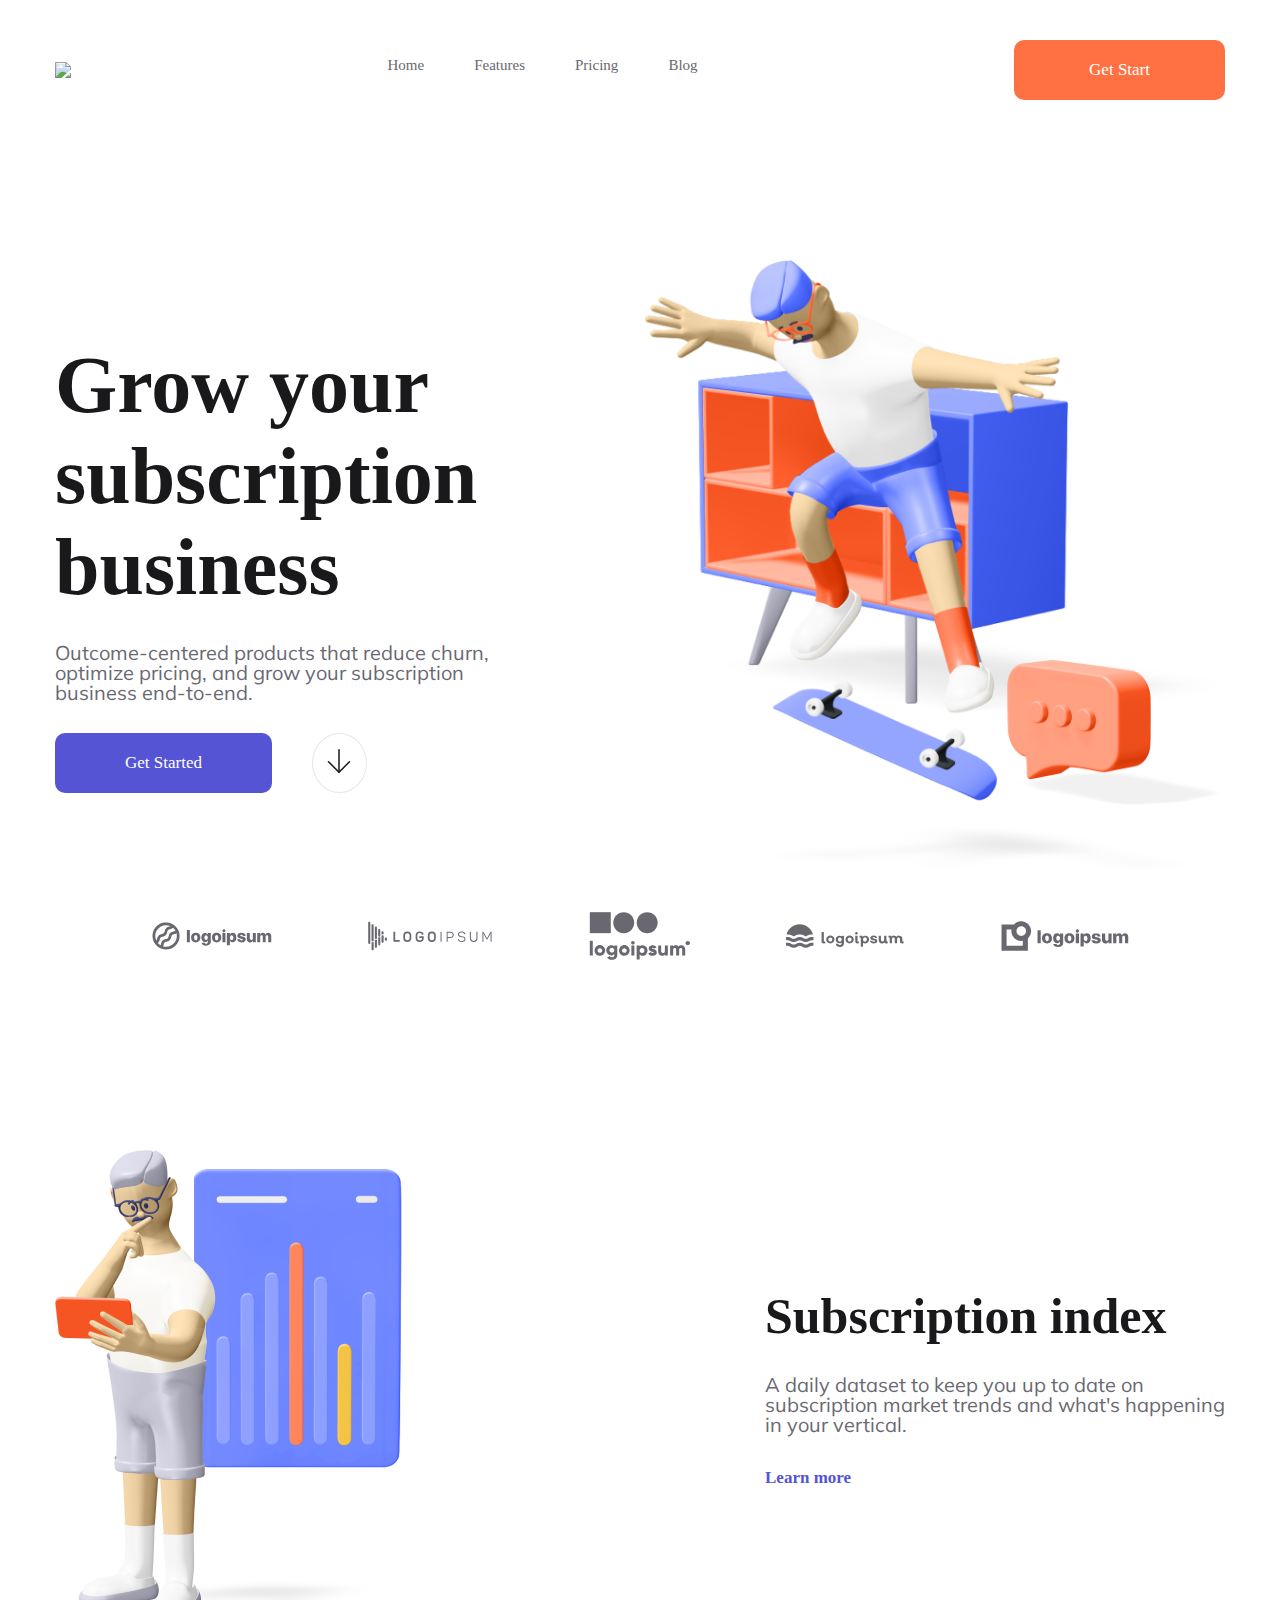
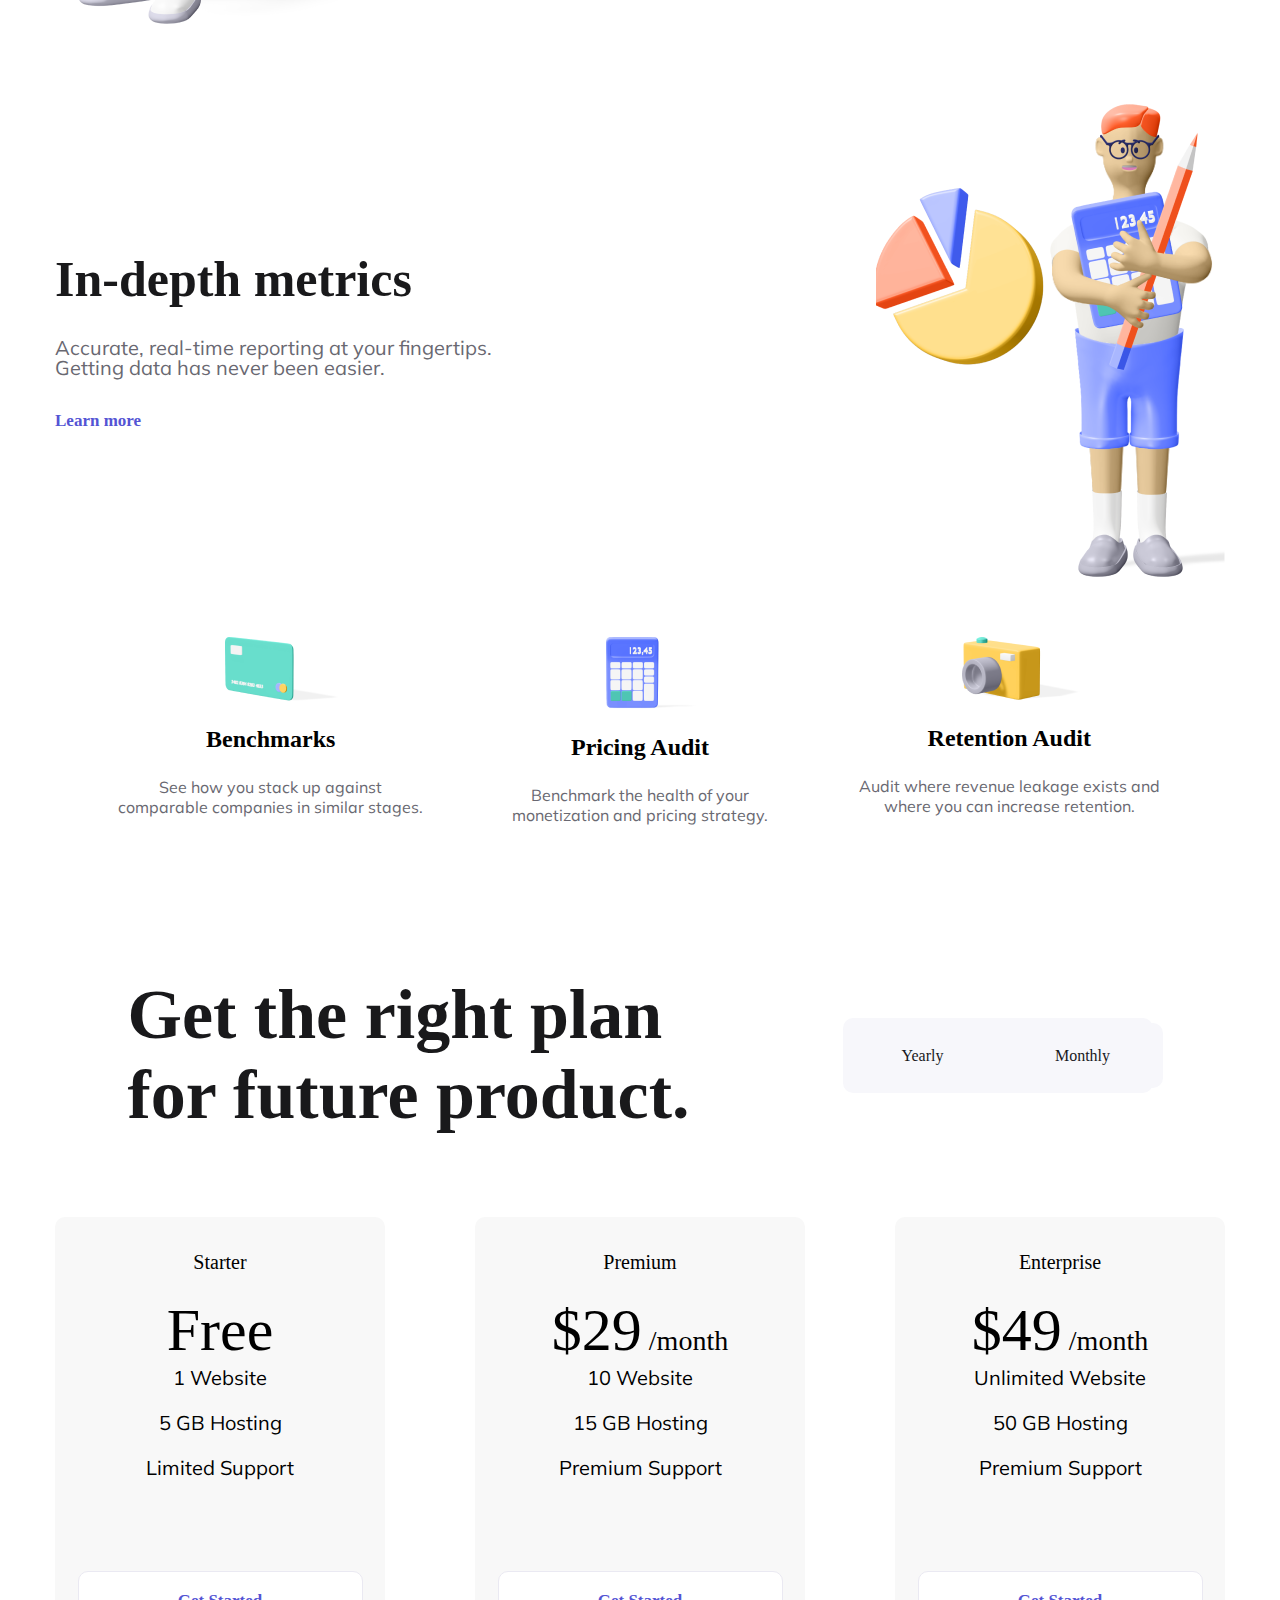
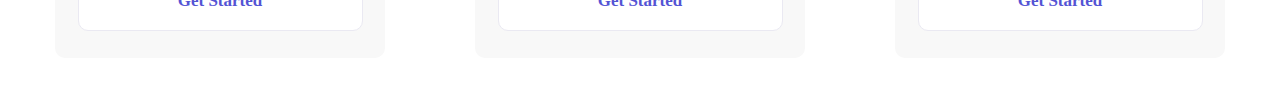
==== commit 0d58a239: "fix BEM, container, adaptive" ====
--- a/1. layout-basics/index.html
+++ b/1. layout-basics/index.html
@@ -18,32 +18,34 @@
 </head>
 
 <body>
-    <header class="container header">
-        <img class="logo" src="images/logo.svg" />
-        <nav class="header__menu menu">
-            <ul class="menu__wrapper-button button">
-                <li>
-                    <a class="menu__button" href="#">Home</a>
-                </li>
-            </ul>
-            <ul class="menu__wrapper-button button">
-                <li>
-                    <a class="menu__button" href="#">Features</a>
-                </li>
-            </ul>
-            <ul class="menu__wrapper-button button">
-                <li>
-                    <a class="menu__button" href="#">Pricing</a>
-                </li>
-            </ul>
-            <ul class="menu__wrapper-button button">
-                <li>
-                    <a class="menu__button" href="#">Blog</a>
-                </li>
-            </ul>
-        </nav>
-        <button class="header__get-start-button get-start-button">Get Start</button>
-    </header>
+    <section class="container">
+        <header class="header">
+            <img class="logo" src="images/logo.svg" />
+            <nav class="header__menu menu">
+                <ul class="menu__wrapper-link link">
+                    <li>
+                        <a class="menu__link" href="#">Home</a>
+                    </li>
+                </ul>
+                <ul class="menu__wrapper-link link">
+                    <li>
+                        <a class="menu__link" href="#">Features</a>
+                    </li>
+                </ul>
+                <ul class="menu__wrapper-link link">
+                    <li>
+                        <a class="menu__link" href="#">Pricing</a>
+                    </li>
+                </ul>
+                <ul class="menu__wrapper-link link">
+                    <li>
+                        <a class="menu__link" href="#">Blog</a>
+                    </li>
+                </ul>
+            </nav>
+            <button class="header__get-start-button get-start-button">Get Start</button>
+        </header>
+    </section>
     <main class="main">
         <section class="container">
             <div class="main__home home">
@@ -72,48 +74,53 @@
             </div>
         </section>
 
-        <section class="container main__home">
-            <img src="images/hero2.png" class="home__img-alt" alt="hero" />
-            <div class="home__wrapper wrapper">
-                <h2 class="home__title2 title">Subscription index</h2>
-                <p class="home__text text">
-                    A daily dataset to keep you up to date on subscription market trends and what's happening in your vertical.
-                </p>
-                <button class="home__button-learn">Learn more</button>
-            </div>
-        </section>
-        <section class="container main__home">
-            <div class="home__wrapper wrapper">
-                <h2 class="home__title2 title">In-depth metrics</h2>
-                <p class="home__text text">
-                    Accurate, real-time reporting at your fingertips. Getting data has never been easier.
-                </p>
-                <div>
-                    <button class="home__button-learn button-learn">Learn more</button>
-                </div>
-            </div>
-            <img src="images/hero3.png" class="main__home__img-alt" alt="hero" />
-        </section>
-        <section class="main__post-home-block offers-block">
-            <div class="offers-block__card">
-                <img class="offers-block__card-img" src="images/card.png" alt="card">
-                <p class="offers-block__card-title">Benchmarks</p>
-                <p class="offers-block__card-text">See how you stack up against comparable companies in similar stages.
-                </p>
-            </div>
-            <div class="offers-block__card">
-                <img class="offers-block__card-img" src="images/calculator.png" alt="">
-                <p class="offers-block__card-title">Pricing Audit</p>
-                <p class="offers-block__card-text"> Benchmark the health of your monetization and pricing strategy.
-                </p>
-            </div>
-            <div class="offers-block__card">
-                <img class="offers-block__card-img" src="images/camera.png" alt="">
-                <p class="offers-block__card-title">Retention Audit</p>
-                <p class="offers-block__card-text"> Audit where revenue leakage exists and where you can increase retention.
-                </p>
-            </div>
-        </section>
+        <section class="container">
+            <div class="main__home">
+                <img src="images/hero2.png" class="home__img-alt" alt="hero" />
+                <div class="home__wrapper wrapper">
+                    <h2 class="home__title2 title">Subscription index</h2>
+                    <p class="home__text text">
+                        A daily dataset to keep you up to date on subscription market trends and what's happening in your vertical.
+                    </p>
+                    <button class="home__button-learn">Learn more</button>
+                </div>
+            </div>
+        </section>
+        <section class="container">
+            <div class="main__home">
+                <div class="home__wrapper wrapper">
+                    <h2 class="home__title2 title">In-depth metrics</h2>
+                    <p class="home__text text">
+                        Accurate, real-time reporting at your fingertips. Getting data has never been easier.
+                    </p>
+                    <div>
+                        <button class="home__button-learn button-learn">Learn more</button>
+                    </div>
+                </div>
+                <img src="images/hero3.png" class="home__img-alt" alt="hero" />
+            </div>
+        </section>
+        <section class="container">
+            <div class="main__post-home-block offers-block">
+                <div class="offers-block__card">
+                    <img class="offers-block__card-img" src="images/card.png" alt="card">
+                    <p class="offers-block__card-title">Benchmarks</p>
+                    <p class="offers-block__card-text">See how you stack up against comparable companies in similar stages.
+                    </p>
+                </div>
+                <div class="offers-block__card">
+                    <img class="offers-block__card-img" src="images/calculator.png" alt="">
+                    <p class="offers-block__card-title">Pricing Audit</p>
+                    <p class="offers-block__card-text"> Benchmark the health of your monetization and pricing strategy.
+                    </p>
+                </div>
+                <div class="offers-block__card">
+                    <img class="offers-block__card-img" src="images/camera.png" alt="">
+                    <p class="offers-block__card-title">Retention Audit</p>
+                    <p class="offers-block__card-text"> Audit where revenue leakage exists and where you can increase retention.
+                    </p>
+                </div>
+            </div>
         </section>
         <section class="container">
             <div class="product-plan__wrapper-title">
@@ -131,7 +138,7 @@
                             Starter
                         </p>
                         <div class="product-card__wrapper-title">
-                            <p class="product-card__title1">
+                            <p class="product-card__price">
                                 Free
                             </p>
                         </div>
@@ -162,11 +169,8 @@
                             Premium
                         </p>
                         <div class="product-card__wrapper-title">
-                            <p class="product-card__title1">
-                                $29
-                            </p>
-                            <p class="product-card__title2">
-                                /month
+                            <p class="product-card__price">
+                                $29<span class="product-card__period"> /month</span>
                             </p>
                         </div>
                         <div class="product-card__wrapper-text">
@@ -196,11 +200,8 @@
                             Enterprise
                         </p>
                         <div class="product-card__wrapper-title">
-                            <p class="product-card__title1">
-                                $49
-                            </p>
-                            <p class="product-card__title2">
-                                /month
+                            <p class="product-card__price">
+                                $49<span class="product-card__period"> /month</span>
                             </p>
                         </div>
                         <div class="product-card__wrapper-text">
--- a/1. layout-basics/styles/styles.css
+++ b/1. layout-basics/styles/styles.css
@@ -21,7 +21,7 @@
 .container {
     max-width: 1170px;
     margin: 0 auto;
-    padding: 0 15 px;
+    padding: 0 15px;
 }
 
 p {
--- a/1. layout-basics/styles/header.css
+++ b/1. layout-basics/styles/header.css
@@ -1,9 +1,10 @@
 @import url('https://fonts.googleapis.com/css2?family=DM+Sans:ital,wght@0,400;0,500;0,700;1,400;1,500;1,700&display=swap');
 header {
     display: flex;
-    justify-content: space-around;
+    justify-content: space-between;
     align-items: center;
-    padding: 20px;
+    padding-top: 40px;
+    margin-bottom: 100px;
     background-color: #ffffff;
 }
 
@@ -13,14 +14,14 @@
 
 .header__menu {
     display: flex;
-    justify-content: center;
+    justify-content: space-between;
     position: relative;
     transition: top 1s;
     top: 0px;
     gap: 50px;
 }
 
-.menu__button {
+.menu__link {
     font-family: DMSans;
     font-size: 15px;
     text-decoration: none;
@@ -28,14 +29,14 @@
     margin-bottom: 10px;
 }
 
-.menu__wrapper-button {
+.menu__wrapper-link {
     position: relative;
     transition: top 0.5s;
     top: 0px;
     padding-bottom: 10px;
 }
 
-.menu__wrapper-button:hover {
+.menu__wrapper-link:hover {
     color: #19191B;
     border-bottom: 2px solid #5454d4;
     margin-bottom: -2px;
@@ -58,7 +59,7 @@
     transition: all ease 0.5s;
 }
 
-@media screen and (max-width: 1100px) {
+@media screen and (max-width: 800px) {
     .header {
         height: 300px;
         flex-direction: column;
--- a/1. layout-basics/styles/landing.css
+++ b/1. layout-basics/styles/landing.css
@@ -3,9 +3,9 @@
 @import url('https://fonts.googleapis.com/css2?family=DM+Sans:ital,wght@0,400;0,500;0,700;1,400;1,500;1,700&family=Mulish:ital,wght@0,200;0,300;0,400;0,500;1,200;1,300;1,400;1,500&display=swap');
 .main__home {
     display: flex;
-    justify-content: center;
+    justify-content: space-between;
     align-items: center;
-    padding: 40px;
+    padding: 40px 0px;
     gap: 74px;
     font-family: "DMSans";
     font-size: 20px;
--- a/1. layout-basics/styles/product_plan.css
+++ b/1. layout-basics/styles/product_plan.css
@@ -19,10 +19,10 @@
     border-radius: 10px;
     padding-top: 5px;
     padding-bottom: 5px;
-    width: 344px;
+    width: 310px;
     min-height: 65px;
     display: flex;
-    justify-content: center;
+    justify-content: space-between;
 }
 
 .product-plan__button-yearly,
@@ -87,23 +87,22 @@
 .product-plan__card-wrapper {
     display: flex;
     flex-direction: row;
-    justify-content: center;
+    justify-content: space-between;
     column-gap: 28px;
-    margin-top: 98px;
     padding-bottom: 50px;
 }
 
 .product-plan__card {
     display: flex;
     flex-direction: column;
-    justify-content: center;
+    justify-content: space-between;
     align-items: center;
     background: #f8f8f8;
     border-radius: 10px;
     min-height: 441px;
     row-gap: 50px;
     max-height: 441px;
-    min-width: 330px;
+    width: 330px;
     cursor: pointer;
 }
 
@@ -128,12 +127,12 @@
 
 .product-card-wrapper-title {
     display: flex;
-    justify-content: center;
+    justify-content: space-between;
     align-items: center;
     margin-bottom: 28px;
 }
 
-.product-card__title1 {
+.product-card__price {
     color: inherit;
     max-width: 307px;
     text-align: center;
@@ -141,7 +140,7 @@
     font-size: 60px;
 }
 
-.product-card__title2 {
+.product-card__period {
     color: inherit;
     max-width: 307px;
     text-align: center;
@@ -177,6 +176,7 @@
     line-height: 20px;
     text-align: center;
     margin-bottom: 27px;
+    cursor: pointer;
 }
 
 @media screen and (max-width: 1100px) {
@@ -184,8 +184,9 @@
         flex-wrap: wrap;
         gap: 40px;
     }
-    .product-card-wrapper {
-        flex-wrap: wrap;
+    .product-plan__card-wrapper {
+        flex-direction: column;
+        align-items: center;
         row-gap: 40px;
     }
 }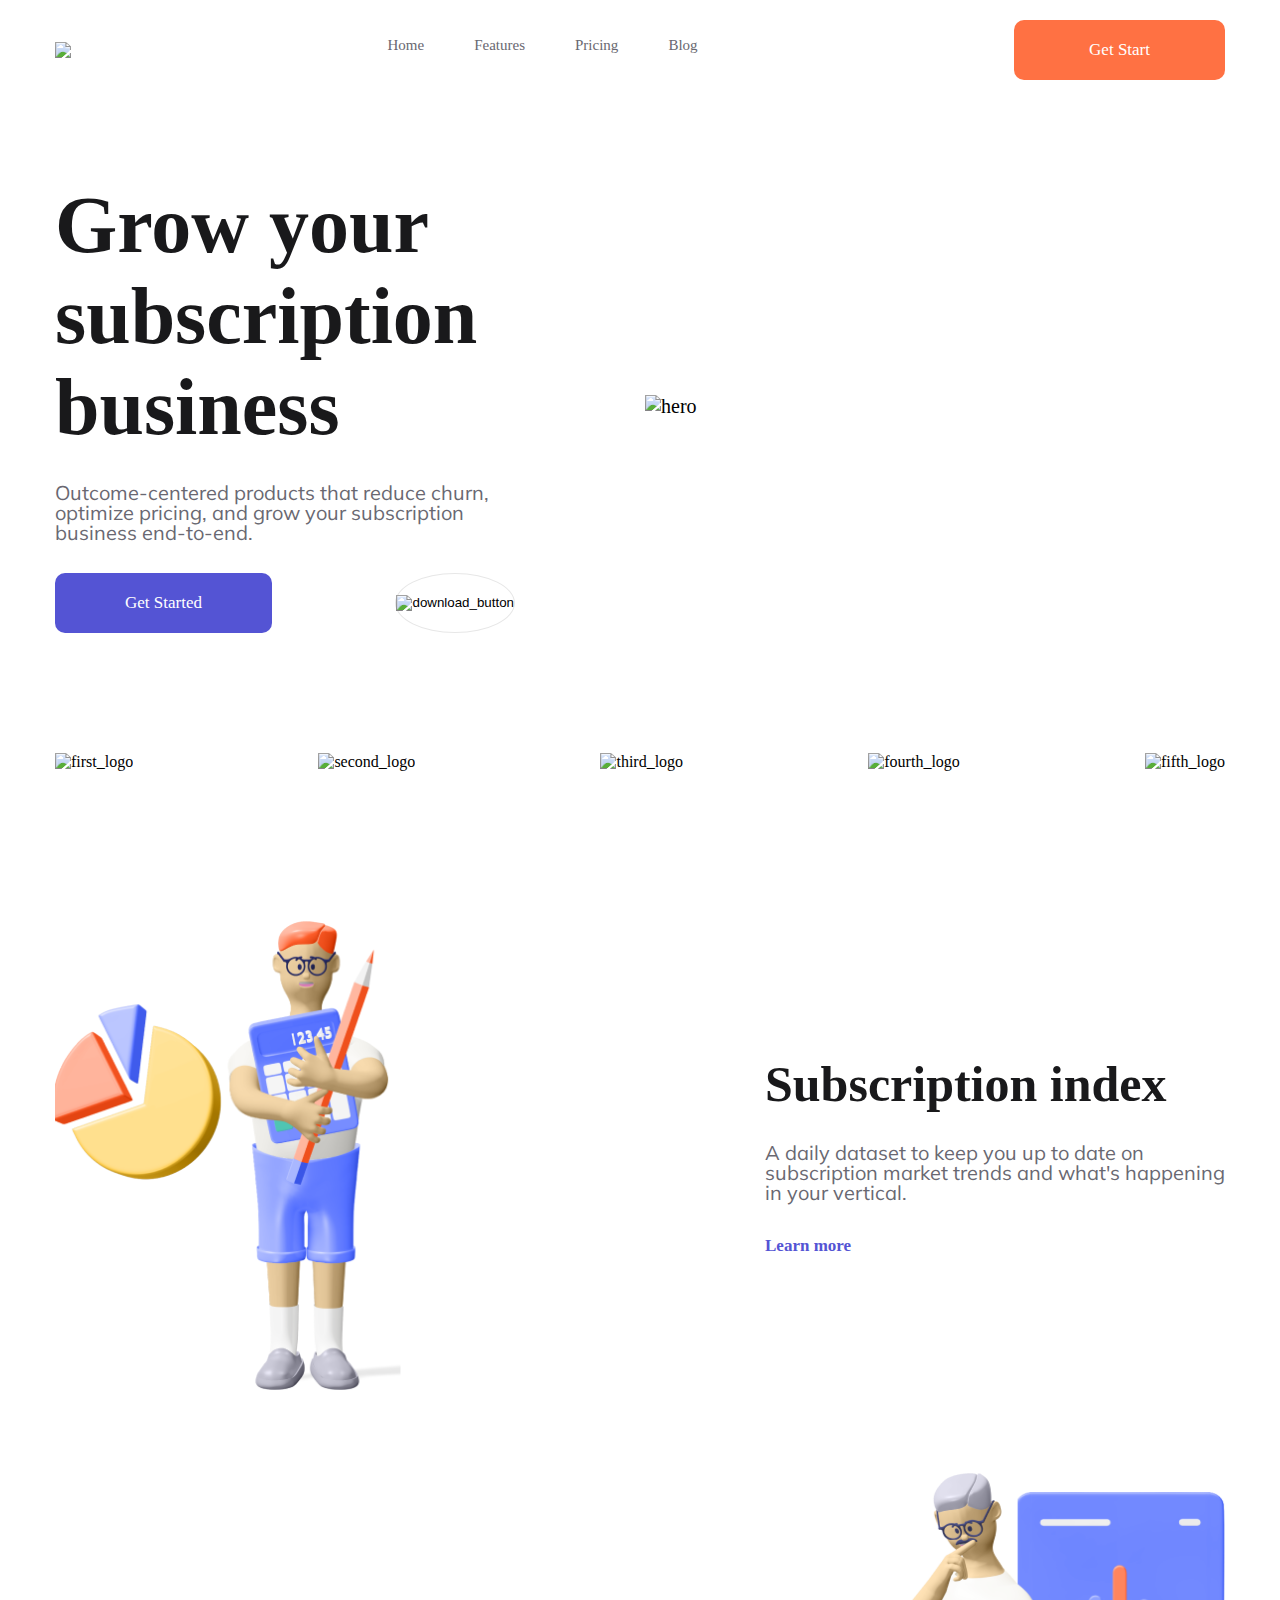
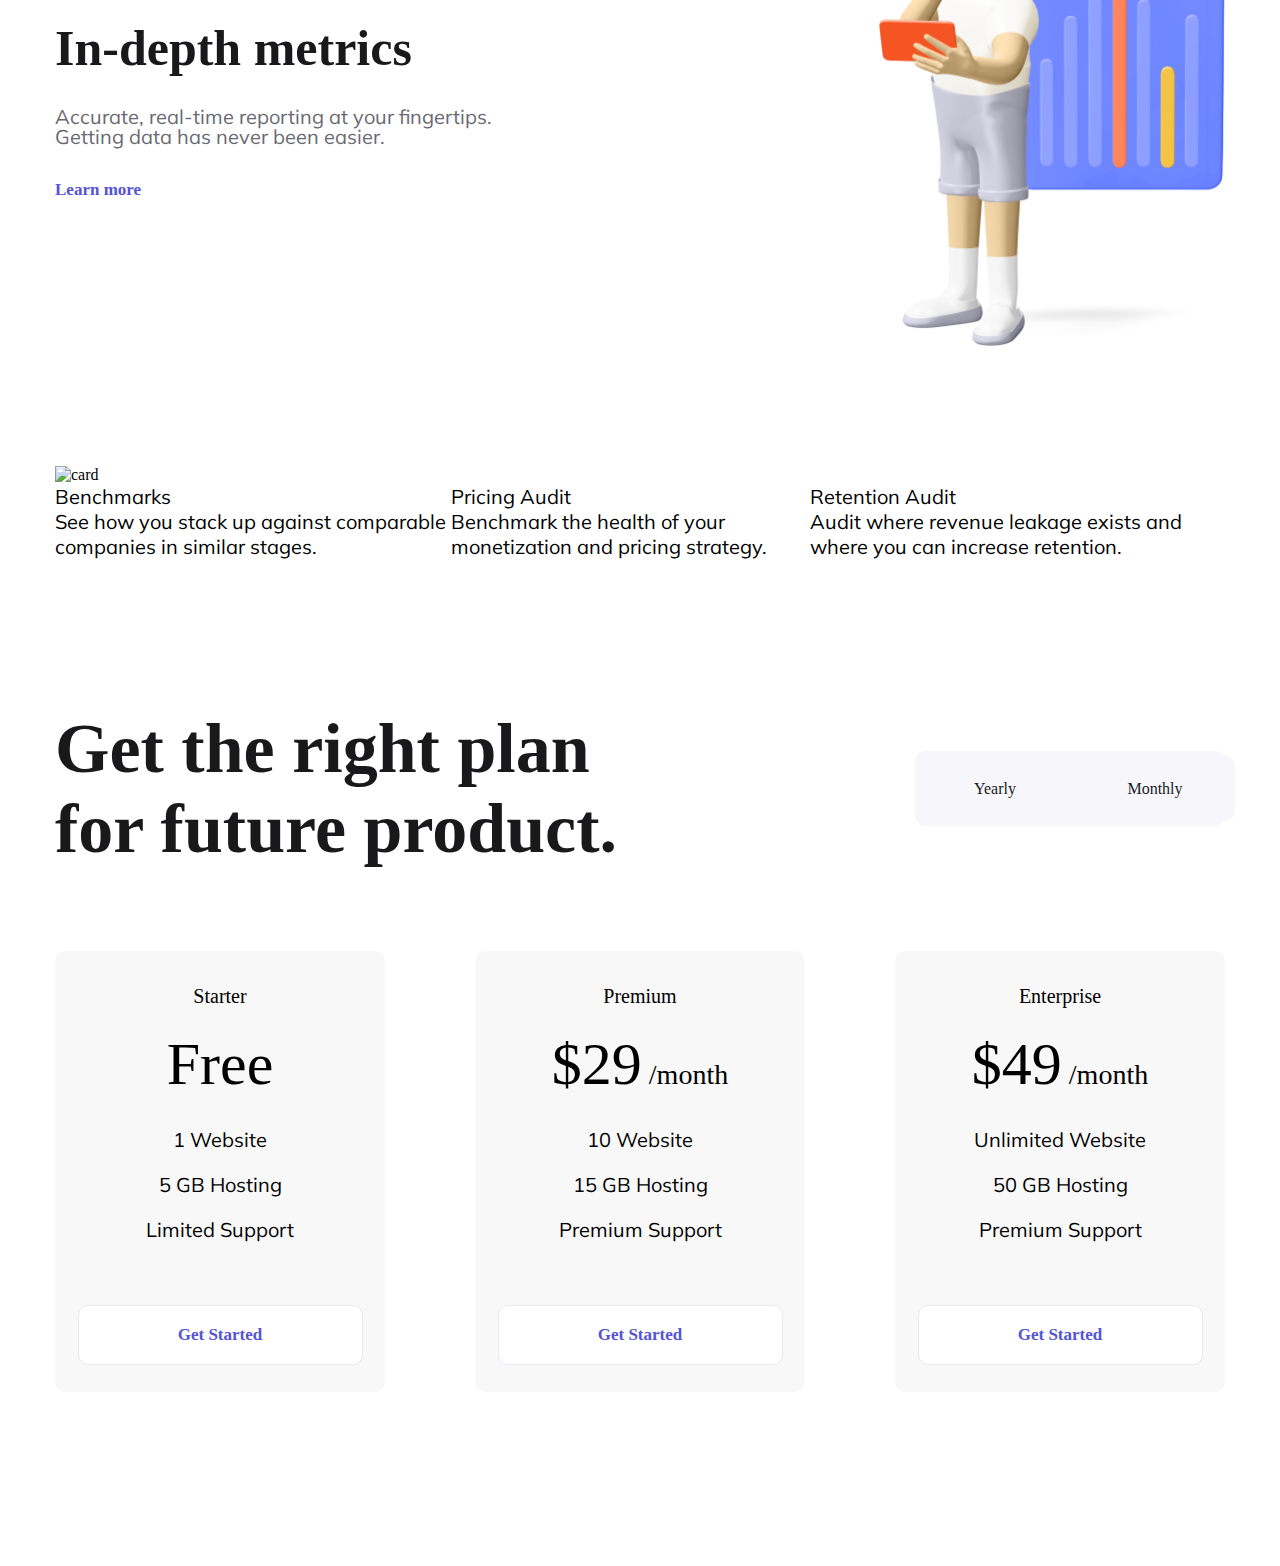
==== commit b346b9a9: "edit margin" ====
--- a/1. layout-basics/index.html
+++ b/1. layout-basics/index.html
@@ -1,7 +1,6 @@
 <!DOCTYPE html>
 <html lang="en">
-
-<head>
+  <head>
     <meta charset="UTF-8" />
     <meta http-equiv="X-UA-Compatible" content="IE=edge" />
     <meta name="viewport" content="width=device-width, initial-scale=1.0" />
@@ -11,225 +10,237 @@
     <link rel="stylesheet" href="styles/landing.css" />
     <link rel="stylesheet" href="styles/offers-block.css" />
     <link rel="stylesheet" href="styles/product_plan.css" />
-    <link rel="preconnect" href="https://fonts.googleapis.com">
-    <link rel="preconnect" href="https://fonts.gstatic.com" crossorigin>
-    <link href="https://fonts.googleapis.com/css2?family=DM+Sans&display=swap" rel="stylesheet">
+    <link rel="preconnect" href="https://fonts.googleapis.com" />
+    <link rel="preconnect" href="https://fonts.gstatic.com" crossorigin />
+    <link
+      href="https://fonts.googleapis.com/css2?family=DM+Sans&display=swap"
+      rel="stylesheet"
+    />
     <script defer src="js/onClick.js"></script>
-</head>
+  </head>
 
-<body>
-    <section class="container">
-        <header class="header">
-            <img class="logo" src="images/logo.svg" />
-            <nav class="header__menu menu">
-                <ul class="menu__wrapper-link link">
-                    <li>
-                        <a class="menu__link" href="#">Home</a>
-                    </li>
-                </ul>
-                <ul class="menu__wrapper-link link">
-                    <li>
-                        <a class="menu__link" href="#">Features</a>
-                    </li>
-                </ul>
-                <ul class="menu__wrapper-link link">
-                    <li>
-                        <a class="menu__link" href="#">Pricing</a>
-                    </li>
-                </ul>
-                <ul class="menu__wrapper-link link">
-                    <li>
-                        <a class="menu__link" href="#">Blog</a>
-                    </li>
-                </ul>
-            </nav>
-            <button class="header__get-start-button get-start-button">Get Start</button>
-        </header>
-    </section>
+  <body>
+    <header class="header">
+      <div class="container header__inner">
+        <img class="logo" src="images/logo.svg" />
+        <nav class="header__menu menu">
+          <ul class="menu__wrapper-link link">
+            <li>
+              <a class="menu__link" href="#">Home</a>
+            </li>
+          </ul>
+          <ul class="menu__wrapper-link link">
+            <li>
+              <a class="menu__link" href="#">Features</a>
+            </li>
+          </ul>
+          <ul class="menu__wrapper-link link">
+            <li>
+              <a class="menu__link" href="#">Pricing</a>
+            </li>
+          </ul>
+          <ul class="menu__wrapper-link link">
+            <li>
+              <a class="menu__link" href="#">Blog</a>
+            </li>
+          </ul>
+        </nav>
+        <button class="header__get-start-button get-start-button">
+          Get Start
+        </button>
+      </div>
+    </header>
     <main class="main">
-        <section class="container">
-            <div class="main__home home">
-                <div class="home__wrapper wrapper">
-                    <h1 class="home__title1 title">
-                        Grow your subscription business
-                    </h1>
-                    <p class="home__text text">
-                        Outcome-centered products that reduce churn, optimize pricing, and grow your subscription business end-to-end.
-                    </p>
-                    <div class="home__button-wrapper">
-                        <button class="home__button button-get-start">Get Started</button>
-                        <button class="home__button-download button-download">
-                            <img class="arrow" , src="images/arrow-down.svg" alt="download_button">
-                        </button>
-                    </div>
-                </div>
-                <img src="images/hero.png" class="home__img" alt="hero" />
-            </div>
-            <div class="main__post-home-block logo-block">
-                <img src="images/first-block-logo-1.svg" alt="first_logo">
-                <img src="images/first-block-logo-2.svg" alt="second_logo">
-                <img src="images/first-block-logo-3.svg" alt="third_logo">
-                <img src="images/first-block-logo-4.svg" alt="fourth_logo">
-                <img src="images/first-block-logo-5.svg" alt="fifth_logo">
-            </div>
-        </section>
+      <section class="container">
+        <div class="main__home home">
+          <div class="home__wrapper wrapper">
+            <h1 class="home__title1 title">Grow your subscription business</h1>
+            <p class="home__text text">
+              Outcome-centered products that reduce churn, optimize pricing, and
+              grow your subscription business end-to-end.
+            </p>
+            <div class="home__button-wrapper">
+              <button class="home__button button-get-start">Get Started</button>
+              <button class="home__button-download button-download">
+                <img
+                  class="arrow"
+                  ,
+                  src="images/arrow-down.svg"
+                  alt="download_button"
+                />
+              </button>
+            </div>
+          </div>
+          <img src="images/hero.png" class="home__img" alt="hero" />
+        </div>
+        <div class="main__logo-block logo-block">
+          <img src="images/first-block-logo-1.svg" alt="first_logo" />
+          <img src="images/first-block-logo-2.svg" alt="second_logo" />
+          <img src="images/first-block-logo-3.svg" alt="third_logo" />
+          <img src="images/first-block-logo-4.svg" alt="fourth_logo" />
+          <img src="images/first-block-logo-5.svg" alt="fifth_logo" />
+        </div>
+      </section>
 
-        <section class="container">
-            <div class="main__home">
-                <img src="images/hero2.png" class="home__img-alt" alt="hero" />
-                <div class="home__wrapper wrapper">
-                    <h2 class="home__title2 title">Subscription index</h2>
-                    <p class="home__text text">
-                        A daily dataset to keep you up to date on subscription market trends and what's happening in your vertical.
-                    </p>
-                    <button class="home__button-learn">Learn more</button>
-                </div>
-            </div>
-        </section>
-        <section class="container">
-            <div class="main__home">
-                <div class="home__wrapper wrapper">
-                    <h2 class="home__title2 title">In-depth metrics</h2>
-                    <p class="home__text text">
-                        Accurate, real-time reporting at your fingertips. Getting data has never been easier.
-                    </p>
-                    <div>
-                        <button class="home__button-learn button-learn">Learn more</button>
-                    </div>
-                </div>
-                <img src="images/hero3.png" class="home__img-alt" alt="hero" />
-            </div>
-        </section>
-        <section class="container">
-            <div class="main__post-home-block offers-block">
-                <div class="offers-block__card">
-                    <img class="offers-block__card-img" src="images/card.png" alt="card">
-                    <p class="offers-block__card-title">Benchmarks</p>
-                    <p class="offers-block__card-text">See how you stack up against comparable companies in similar stages.
-                    </p>
-                </div>
-                <div class="offers-block__card">
-                    <img class="offers-block__card-img" src="images/calculator.png" alt="">
-                    <p class="offers-block__card-title">Pricing Audit</p>
-                    <p class="offers-block__card-text"> Benchmark the health of your monetization and pricing strategy.
-                    </p>
-                </div>
-                <div class="offers-block__card">
-                    <img class="offers-block__card-img" src="images/camera.png" alt="">
-                    <p class="offers-block__card-title">Retention Audit</p>
-                    <p class="offers-block__card-text"> Audit where revenue leakage exists and where you can increase retention.
-                    </p>
-                </div>
-            </div>
-        </section>
-        <section class="container">
-            <div class="product-plan__wrapper-title">
-                <h1 class="product-plan__title">Get the right plan for future product.</h1>
-                <div class="product-plan__wrapper-choose-button">
-                    <button id="button_left" class="product-plan__button-yearly" onclick="onClick(this)">Yearly</button>
-                    <button id="button_right" class="product-plan__button-monthly" onclick="onClick(this)">Monthly</button>
-                </div>
-            </div>
+      <section class="container">
+        <div class="main__home-alt">
+          <img src="images/hero2.png" class="home__img-alt" alt="hero" />
+          <div class="home__wrapper wrapper">
+            <h2 class="home__title2 title">Subscription index</h2>
+            <p class="home__text text">
+              A daily dataset to keep you up to date on subscription market
+              trends and what's happening in your vertical.
+            </p>
+            <button class="home__button-learn">Learn more</button>
+          </div>
+        </div>
+      </section>
+      <section class="container">
+        <div class="main__home">
+          <div class="home__wrapper wrapper">
+            <h2 class="home__title2 title">In-depth metrics</h2>
+            <p class="home__text text">
+              Accurate, real-time reporting at your fingertips. Getting data has
+              never been easier.
+            </p>
+            <div>
+              <button class="home__button-learn button-learn">
+                Learn more
+              </button>
+            </div>
+          </div>
+          <img src="images/hero3.png" class="home__img-alt" alt="hero" />
+        </div>
+      </section>
+      <section class="container">
+        <div class="main__offers-block offers-block">
+          <div class="offers-block__card">
+            <img
+              class="offers-block__card-img"
+              src="images/card.png"
+              alt="card"
+            />
+            <p class="offers-block__card-title">Benchmarks</p>
+            <p class="offers-block__card-text">
+              See how you stack up against comparable companies in similar
+              stages.
+            </p>
+          </div>
+          <div class="offers-block__card">
+            <img
+              class="offers-block__card-img"
+              src="images/calculator.png"
+              alt=""
+            />
+            <p class="offers-block__card-title">Pricing Audit</p>
+            <p class="offers-block__card-text">
+              Benchmark the health of your monetization and pricing strategy.
+            </p>
+          </div>
+          <div class="offers-block__card">
+            <img
+              class="offers-block__card-img"
+              src="images/camera.png"
+              alt=""
+            />
+            <p class="offers-block__card-title">Retention Audit</p>
+            <p class="offers-block__card-text">
+              Audit where revenue leakage exists and where you can increase
+              retention.
+            </p>
+          </div>
+        </div>
+      </section>
+      <section class="container">
+        <div class="product-plan__wrapper-title">
+          <h1 class="product-plan__title">
+            Get the right plan for future product.
+          </h1>
+          <div class="product-plan__wrapper-choose-button">
+            <button
+              id="button_left"
+              class="product-plan__button-yearly"
+              onclick="onClick(this)"
+            >
+              Yearly
+            </button>
+            <button
+              id="button_right"
+              class="product-plan__button-monthly"
+              onclick="onClick(this)"
+            >
+              Monthly
+            </button>
+          </div>
+        </div>
 
-            <div class="product-plan__card-wrapper">
-                <div class="product-plan__card product-card">
-                    <div class="product-card__text">
-                        <p class="product-card__pretitle">
-                            Starter
-                        </p>
-                        <div class="product-card__wrapper-title">
-                            <p class="product-card__price">
-                                Free
-                            </p>
-                        </div>
-                        <div class="product-card__wrapper-text">
-                            <div>
-                                <p>
-                                    1 Website
-                                </p>
-                            </div>
-                            <div>
-                                <p>
-                                    5 GB Hosting
-                                </p>
-                            </div>
-                            <div>
-                                <p>
-                                    Limited Support
-                                </p>
-
-                            </div>
-                        </div>
-                    </div>
-                    <button class="product-card__button button">Get Started</button>
-                </div>
-                <div class="product-plan__card product-card">
-                    <div class="product-card__text">
-                        <p class="product-card__pretitle">
-                            Premium
-                        </p>
-                        <div class="product-card__wrapper-title">
-                            <p class="product-card__price">
-                                $29<span class="product-card__period"> /month</span>
-                            </p>
-                        </div>
-                        <div class="product-card__wrapper-text">
-                            <div>
-                                <p>
-                                    10 Website
-                                </p>
-                            </div>
-                            <div>
-                                <p>
-                                    15 GB Hosting
-                                </p>
-
-                            </div>
-                            <div>
-                                <p>
-                                    Premium Support
-                                </p>
-                            </div>
-                        </div>
-                    </div>
-                    <button class="product-card__button button">Get Started</button>
-                </div>
-                <div class="product-plan__card product-card">
-                    <div class="product-card__text">
-                        <p class="product-card__pretitle">
-                            Enterprise
-                        </p>
-                        <div class="product-card__wrapper-title">
-                            <p class="product-card__price">
-                                $49<span class="product-card__period"> /month</span>
-                            </p>
-                        </div>
-                        <div class="product-card__wrapper-text">
-                            <div>
-                                <p>
-                                    Unlimited Website
-
-                                </p>
-                            </div>
-                            <div>
-                                <p>
-                                    50 GB Hosting
-                                </p>
-
-                            </div>
-                            <div>
-                                <p>
-                                    Premium Support
-                                </p>
-                            </div>
-                        </div>
-                    </div>
-                    <button class="product-card__button button">Get Started</button>
-                </div>
-            </div>
-        </section>
-
+        <div class="product-plan__card-wrapper">
+          <div class="product-plan__card product-card">
+            <div class="product-card__text">
+              <p class="product-card__pretitle">Starter</p>
+              <div class="product-card__wrapper-title">
+                <p class="product-card__price">Free</p>
+              </div>
+              <div class="product-card__wrapper-text">
+                <div>
+                  <p>1 Website</p>
+                </div>
+                <div>
+                  <p>5 GB Hosting</p>
+                </div>
+                <div>
+                  <p>Limited Support</p>
+                </div>
+              </div>
+            </div>
+            <button class="product-card__button button">Get Started</button>
+          </div>
+          <div class="product-plan__card product-card">
+            <div class="product-card__text">
+              <p class="product-card__pretitle">Premium</p>
+              <div class="product-card__wrapper-title">
+                <p class="product-card__price">
+                  $29<span class="product-card__period"> /month</span>
+                </p>
+              </div>
+              <div class="product-card__wrapper-text">
+                <div>
+                  <p>10 Website</p>
+                </div>
+                <div>
+                  <p>15 GB Hosting</p>
+                </div>
+                <div>
+                  <p>Premium Support</p>
+                </div>
+              </div>
+            </div>
+            <button class="product-card__button button">Get Started</button>
+          </div>
+          <div class="product-plan__card product-card">
+            <div class="product-card__text">
+              <p class="product-card__pretitle">Enterprise</p>
+              <div class="product-card__wrapper-title">
+                <p class="product-card__price">
+                  $49<span class="product-card__period"> /month</span>
+                </p>
+              </div>
+              <div class="product-card__wrapper-text">
+                <div>
+                  <p>Unlimited Website</p>
+                </div>
+                <div>
+                  <p>50 GB Hosting</p>
+                </div>
+                <div>
+                  <p>Premium Support</p>
+                </div>
+              </div>
+            </div>
+            <button class="product-card__button button">Get Started</button>
+          </div>
+        </div>
+      </section>
     </main>
-</body>
-
-</html>+  </body>
+</html>
--- a/1. layout-basics/styles/styles.css
+++ b/1. layout-basics/styles/styles.css
@@ -1,39 +1,38 @@
 * {
-    margin: 0;
-    padding: 0;
+  margin: 0;
+  padding: 0;
 }
 
 html,
 body {
-    height: 100%;
+  height: 100%;
 }
 
 main {
-    height: 100%;
-    padding: 20px;
+  margin: 0px;
 }
 
 .main__input {
-    margin-top: 20px;
-    padding: 10px 8px;
+  margin-top: 20px;
+  padding: 10px 8px;
 }
 
 .container {
-    max-width: 1170px;
-    margin: 0 auto;
-    padding: 0 15px;
+  max-width: 1170px;
+  margin: 0 auto;
+  padding: 0 15px;
 }
 
 p {
-    font-size: 20px;
-    font-family: "Mulish";
+  font-size: 20px;
+  font-family: "Mulish";
 }
 
 li {
-    list-style-type: none;
+  list-style-type: none;
 }
 
 ul {
-    margin-left: 0;
-    padding-left: 0;
-}+  margin-left: 0;
+  padding-left: 0;
+}
--- a/1. layout-basics/styles/header.css
+++ b/1. layout-basics/styles/header.css
@@ -1,79 +1,81 @@
-@import url('https://fonts.googleapis.com/css2?family=DM+Sans:ital,wght@0,400;0,500;0,700;1,400;1,500;1,700&display=swap');
-header {
-    display: flex;
-    justify-content: space-between;
-    align-items: center;
-    padding-top: 40px;
-    margin-bottom: 100px;
-    background-color: #ffffff;
+@import url("https://fonts.googleapis.com/css2?family=DM+Sans:ital,wght@0,400;0,500;0,700;1,400;1,500;1,700&display=swap");
+.header {
+  background-color: #ffffff;
 }
 
+.header__inner {
+  display: flex;
+  justify-content: space-between;
+  align-items: center;
+  padding-top: 20px;
+  margin-bottom: 100px;
+}
 .logo {
-    margin: none;
+  margin: none;
 }
 
 .header__menu {
-    display: flex;
-    justify-content: space-between;
-    position: relative;
-    transition: top 1s;
-    top: 0px;
-    gap: 50px;
+  display: flex;
+  justify-content: space-between;
+  position: relative;
+  transition: top 1s;
+  top: 0px;
+  gap: 50px;
 }
 
 .menu__link {
-    font-family: DMSans;
-    font-size: 15px;
-    text-decoration: none;
-    color: #696871;
-    margin-bottom: 10px;
+  font-family: DMSans;
+  font-size: 15px;
+  text-decoration: none;
+  color: #696871;
+  margin-bottom: 10px;
 }
 
 .menu__wrapper-link {
-    position: relative;
-    transition: top 0.5s;
-    top: 0px;
-    padding-bottom: 10px;
+  position: relative;
+  transition: top 0.5s;
+  top: 0px;
+  padding-bottom: 10px;
 }
 
 .menu__wrapper-link:hover {
-    color: #19191B;
-    border-bottom: 2px solid #5454d4;
-    margin-bottom: -2px;
+  color: #19191b;
+  border-bottom: 2px solid #5454d4;
+  margin-bottom: -2px;
 }
 
 .header__get-start-button {
-    display: flex;
-    padding: 20px 75px;
-    font-size: 17px;
-    font-family: "DMSans";
-    color: #fff;
-    background: #ff7143;
-    border-radius: 10px;
-    border: none;
-    cursor: pointer;
+  display: flex;
+  padding: 20px 75px;
+  font-size: 17px;
+  font-family: "DMSans";
+  color: #fff;
+  background: #ff7143;
+  border-radius: 10px;
+  border: none;
+  cursor: pointer;
 }
 
 .header__get-start-button:hover {
-    background: #e66337;
-    transition: all ease 0.5s;
+  background: #e66337;
+  transition: all ease 0.5s;
 }
 
 @media screen and (max-width: 800px) {
-    .header {
-        height: 300px;
-        flex-direction: column;
-    }
+  .header__inner {
+    height: 300px;
+    flex-direction: column;
+  }
 }
 
 @media screen and (max-width: 650px) {
-    .logo {
-        order: 1;
-    }
-    .header__menu {
-        order: 2;
-    }
-    .header__get-start-button {
-        order: 3;
-    }
-}+  .logo {
+    order: 1;
+  }
+  .header__menu {
+    order: 2;
+  }
+  .header__get-start-button {
+    order: 3;
+  }
+}
--- a/1. layout-basics/styles/landing.css
+++ b/1. layout-basics/styles/landing.css
@@ -1,139 +1,171 @@
 /* IMPORT FONTS - DMSans and Mulish */
 
-@import url('https://fonts.googleapis.com/css2?family=DM+Sans:ital,wght@0,400;0,500;0,700;1,400;1,500;1,700&family=Mulish:ital,wght@0,200;0,300;0,400;0,500;1,200;1,300;1,400;1,500&display=swap');
+@import url("https://fonts.googleapis.com/css2?family=DM+Sans:ital,wght@0,400;0,500;0,700;1,400;1,500;1,700&family=Mulish:ital,wght@0,200;0,300;0,400;0,500;1,200;1,300;1,400;1,500&display=swap");
 .main__home {
-    display: flex;
-    justify-content: space-between;
-    align-items: center;
-    padding: 40px 0px;
-    gap: 74px;
-    font-family: "DMSans";
-    font-size: 20px;
+  display: flex;
+  justify-content: space-between;
+  margin-bottom: 120px;
+  align-items: center;
+  gap: 74px;
+  font-family: "DMSans";
+  font-size: 20px;
+}
+.main__home-alt {
+  display: flex;
+  justify-content: space-between;
+  margin-bottom: 83px;
+  align-items: center;
+  gap: 74px;
+  font-family: "DMSans";
+  font-size: 20px;
 }
 
 .home__wrapper {
-    max-width: 460px;
+  max-width: 460px;
 }
 
 .home__img {
-    max-width: 580px;
+  max-width: 580px;
 }
 
 .home__img-alt {
-    max-height: 474px;
+  max-width: 346px;
 }
 
 .home__title1 {
-    margin-bottom: 30px;
-    font-size: 80px;
-    color: #19191B;
+  margin-bottom: 30px;
+  font-size: 80px;
+  color: #19191b;
 }
 
 .home__title2 {
-    margin-bottom: 30px;
-    font-size: 50px;
-    color: #19191B;
+  margin-bottom: 30px;
+  font-size: 50px;
+  color: #19191b;
 }
 
 .home__text {
-    margin-bottom: 30px;
-    max-width: 460px;
-    color: #696871;
+  margin-bottom: 30px;
+  max-width: 460px;
+  color: #696871;
 }
 
 .home__button-wrapper {
-    display: flex;
-    justify-content: start;
+  display: flex;
+  justify-content: space-between;
 }
 
 .home__button {
-    padding: 20px 70px;
-    margin-right: 40px;
-    font-family: inherit;
-    font-size: 17px;
-    color: #fff;
-    background: #5454d4;
-    border-radius: 10px;
-    border: none;
-    cursor: pointer;
+  padding: 20px 70px;
+  margin-right: 40px;
+  font-family: inherit;
+  font-size: 17px;
+  color: #fff;
+  background: #5454d4;
+  border-radius: 10px;
+  border: none;
+  cursor: pointer;
 }
 
 .home__button:hover {
-    background: #2d2d6c;
-    transition: all ease 0.5s;
+  background: #2d2d6c;
+  transition: all ease 0.5s;
 }
 
 .home__button-download {
-    min-width: 55px;
-    min-height: 55px;
-    border-radius: 100%;
-    box-sizing: border-box;
-    background: #ffffff;
-    border: 1px solid #e7e7e7;
-    cursor: pointer;
+  min-width: 55px;
+  min-height: 55px;
+  border-radius: 100%;
+  box-sizing: border-box;
+  background: #ffffff;
+  border: 1px solid #e7e7e7;
+  cursor: pointer;
 }
 
 .home__button-download:hover {
-    background: #e1e0e0;
-    transition: 1ms;
+  background: #e1e0e0;
+  transition: 1ms;
 }
 
-.main__post-home-block {
-    display: flex;
-    flex-direction: row;
-    justify-content: space-evenly;
-    margin-bottom: 150px;
-    font-family: inherit;
+.main__offers-block {
+  display: flex;
+  flex-direction: row;
+  justify-content: space-between;
+  align-items: center;
+  margin-bottom: 150px;
+  font-family: inherit;
+}
+.main__logo-block {
+  display: flex;
+  flex-direction: row;
+  justify-content: space-between;
+  align-items: center;
+  margin-bottom: 150px;
+  font-family: inherit;
 }
 
 .home__button-learn {
-    font-family: inherit;
-    font-size: 17px;
-    font-weight: bold;
-    line-height: 20px;
-    background: #fff;
-    color: #5454d4;
-    border: none;
-    cursor: pointer;
+  font-family: inherit;
+  font-size: 17px;
+  font-weight: bold;
+  line-height: 20px;
+  background: #fff;
+  color: #5454d4;
+  border: none;
+  cursor: pointer;
 }
 
 .home__button-learn:hover {
-    color: #1a146b;
+  color: #1a146b;
 }
 
 @media screen and (max-width: 1400px) {
-    .main__home {
-        gap: 30px;
-    }
-    .home__img {
-        width: 50%;
-    }
-    .home__title {
-        margin-bottom: 30px;
-        font-size: 80px;
-        line-height: 70px;
-    }
-    .home__text {
-        line-height: 20px;
-    }
+  .main__home {
+    gap: 30px;
+  }
+  .main__home-alt {
+    gap: 30px;
+  }
+  .home__img {
+    width: 50%;
+  }
+  .home__img-alt {
+    width: 80%;
+  }
+  .home__title {
+    margin-bottom: 30px;
+    font-size: 80px;
+    line-height: 70px;
+  }
+  .home__text {
+    line-height: 20px;
+  }
 }
 
 @media screen and (max-width: 800px) {
-    .main__home {
-        flex-wrap: wrap;
-    }
-    .home__wrapper {
-        order: 1;
-    }
-    .home__title1 {
-        font-size: 60px;
-    }
-    .home__img {
-        order: 2;
-        width: 100%;
-    }
-    .main__post-home-block {
-        flex-wrap: wrap;
-        gap: 20px;
-    }
-}+  .main__home {
+    flex-wrap: wrap;
+  }
+  .main__home-alt {
+    flex-wrap: wrap;
+  }
+  .home__wrapper {
+    order: 1;
+  }
+  .home__title1 {
+    font-size: 60px;
+  }
+  .home__img {
+    order: 2;
+    width: 100%;
+  }
+  .main__logo-block {
+    flex-wrap: wrap;
+    gap: 20px;
+  }
+  .main__offers-block {
+    flex-wrap: wrap;
+    gap: 20px;
+    justify-content: center;
+  }
+}
--- a/1. layout-basics/styles/product_plan.css
+++ b/1. layout-basics/styles/product_plan.css
@@ -1,192 +1,194 @@
 /* IMPORT FONTS - DMSans and Mulish */
 
-@import url('https://fonts.googleapis.com/css2?family=DM+Sans:ital,wght@0,400;0,500;0,700;1,400;1,500;1,700&family=Mulish:ital,wght@0,200;0,300;0,400;0,500;1,200;1,300;1,400;1,500&display=swap');
+@import url("https://fonts.googleapis.com/css2?family=DM+Sans:ital,wght@0,400;0,500;0,700;1,400;1,500;1,700&family=Mulish:ital,wght@0,200;0,300;0,400;0,500;1,200;1,300;1,400;1,500&display=swap");
 .product-plan__wrapper-title {
-    display: flex;
-    justify-content: space-around;
-    align-items: center;
-    margin-bottom: 82px;
+  display: flex;
+  justify-content: space-between;
+  align-items: center;
+  margin-bottom: 82px;
 }
 
 .product-plan__title {
-    max-width: 570px;
-    font-size: 70px;
-    color: #19191B;
+  max-width: 570px;
+  font-size: 70px;
+  color: #19191b;
 }
 
 .product-plan__wrapper-choose-button {
-    background-color: #F7F7FB;
-    border-radius: 10px;
-    padding-top: 5px;
-    padding-bottom: 5px;
-    width: 310px;
-    min-height: 65px;
-    display: flex;
-    justify-content: space-between;
+  background-color: #f7f7fb;
+  border-radius: 10px;
+  padding-top: 5px;
+  padding-bottom: 5px;
+  width: 310px;
+  min-height: 65px;
+  display: flex;
+  justify-content: space-between;
 }
 
 .product-plan__button-yearly,
 .product-plan__button-monthly {
-    min-width: 160px;
-    min-height: 55px;
-    background: inherit;
-    border-radius: 10px 0px 0px 10px;
-    border: 0;
-    color: #19191B;
-    font-family: 'DMSans';
-    font-size: 16px;
-    line-height: 19px;
-    text-align: center;
-    transition: background 0.2s;
-    cursor: pointer;
+  min-width: 160px;
+  min-height: 55px;
+  background: inherit;
+  border-radius: 10px 0px 0px 10px;
+  border: 0;
+  color: #19191b;
+  font-family: "DMSans";
+  font-size: 16px;
+  line-height: 19px;
+  text-align: center;
+  transition: background 0.2s;
+  cursor: pointer;
 }
 
 .product-plan__button-monthly {
-    background-color: inherit;
-    border-radius: 0px 10px 10px 0px;
+  background-color: inherit;
+  border-radius: 0px 10px 10px 0px;
 }
 
 .product-plan__button-yearly:hover,
 .product-plan__button-monthly:hover {
-    background-color: #5454D4;
-    color: white;
+  background-color: #5454d4;
+  color: white;
 }
 
 .product-plan__button-yearly-active {
-    min-width: 160px;
-    min-height: 55px;
-    background: inherit;
-    background-color: #5050c1;
-    color: white;
-    border-radius: 10px 0px 0px 10px;
-    border: 0;
-    font-family: 'DMSans';
-    font-size: 16px;
-    line-height: 19px;
-    text-align: center;
-    transition: background 0.2s;
-    cursor: pointer;
+  min-width: 160px;
+  min-height: 55px;
+  background: inherit;
+  background-color: #5050c1;
+  color: white;
+  border-radius: 10px 0px 0px 10px;
+  border: 0;
+  font-family: "DMSans";
+  font-size: 16px;
+  line-height: 19px;
+  text-align: center;
+  transition: background 0.2s;
+  cursor: pointer;
 }
 
 .product-plan__button-monthly-active {
-    min-width: 160px;
-    min-height: 55px;
-    background: inherit;
-    background-color: #5050c1;
-    color: white;
-    border-radius: 0px 10px 10px 0px;
-    border: 0;
-    font-family: 'DMSans';
-    font-size: 16px;
-    line-height: 19px;
-    text-align: center;
-    transition: 0.2s;
-    cursor: pointer;
+  min-width: 160px;
+  min-height: 55px;
+  background: inherit;
+  background-color: #5050c1;
+  color: white;
+  border-radius: 0px 10px 10px 0px;
+  border: 0;
+  font-family: "DMSans";
+  font-size: 16px;
+  line-height: 19px;
+  text-align: center;
+  transition: 0.2s;
+  cursor: pointer;
 }
 
 .product-plan__card-wrapper {
-    display: flex;
-    flex-direction: row;
-    justify-content: space-between;
-    column-gap: 28px;
-    padding-bottom: 50px;
+  display: flex;
+  flex-direction: row;
+  justify-content: space-between;
+  column-gap: 28px;
+  padding-bottom: 174px;
 }
 
 .product-plan__card {
-    display: flex;
-    flex-direction: column;
-    justify-content: space-between;
-    align-items: center;
-    background: #f8f8f8;
-    border-radius: 10px;
-    min-height: 441px;
-    row-gap: 50px;
-    max-height: 441px;
-    width: 330px;
-    cursor: pointer;
+  display: flex;
+  flex-direction: column;
+  justify-content: space-between;
+  align-items: center;
+  background: #f8f8f8;
+  border-radius: 10px;
+  min-height: 441px;
+  row-gap: 50px;
+  max-height: 441px;
+  width: 330px;
+  cursor: pointer;
 }
 
 .product-plan__card:hover {
-    transform: scale(1.1);
-    transition: transform .2s;
-    color: #ffffff;
-    background-color: #FF7143;
+  transform: scale(1.1);
+  transition: transform 0.2s;
+  color: #ffffff;
+  background-color: #ff7143;
 }
 
-.product-plan__card:hover>.product-card__button {
-    background: #893319;
-    color: #FFFFFF;
-    border: none;
+.product-plan__card:hover > .product-card__button {
+  background: #893319;
+  color: #ffffff;
+  border: none;
 }
 
 .product-card__pretitle {
-    font-family: "DMSans";
-    margin-bottom: 22px;
-    color: inherit;
+  font-family: "DMSans";
+  margin-bottom: 22px;
+  color: inherit;
 }
 
 .product-card-wrapper-title {
-    display: flex;
-    justify-content: space-between;
-    align-items: center;
-    margin-bottom: 28px;
+  display: flex;
+  justify-content: space-between;
+  align-items: center;
+  margin-bottom: 28px;
 }
 
 .product-card__price {
-    color: inherit;
-    max-width: 307px;
-    text-align: center;
-    font-family: "DMSans";
-    font-size: 60px;
+  color: inherit;
+  max-width: 307px;
+  text-align: center;
+  font-family: "DMSans";
+  font-size: 60px;
+  padding-bottom: 28px;
 }
 
 .product-card__period {
-    color: inherit;
-    max-width: 307px;
-    text-align: center;
-    font-family: "DMSans";
-    font-size: 28px;
+  color: inherit;
+  max-width: 307px;
+  text-align: center;
+  font-family: "DMSans";
+  font-size: 28px;
 }
 
 .product-card__wrapper-text {
-    display: flex;
-    flex-direction: column;
-    row-gap: 20px;
+  display: flex;
+  flex-direction: column;
+  row-gap: 20px;
 }
 
 .product-card__text {
-    color: inherit;
-    margin-top: 34px;
-    max-width: 307px;
-    text-align: center;
-    font-family: "Mulish";
-    font-size: 16px;
+  color: inherit;
+  margin-top: 34px;
+  max-width: 307px;
+  text-align: center;
+  font-family: "Mulish";
+  font-size: 16px;
 }
 
 .product-card__button {
-    min-width: 285px;
-    min-height: 60px;
-    color: #5454d4;
-    background: #FFFFFF;
-    border: 1px solid #EAE9F2;
-    border-radius: 10px;
-    font-family: "DMSans";
-    font-size: 17px;
-    font-weight: bolder;
-    line-height: 20px;
-    text-align: center;
-    margin-bottom: 27px;
-    cursor: pointer;
+  min-width: 285px;
+  min-height: 60px;
+  color: #5454d4;
+  background: #ffffff;
+  border: 1px solid #eae9f2;
+  border-radius: 10px;
+  font-family: "DMSans";
+  font-size: 17px;
+  font-weight: bolder;
+  line-height: 20px;
+  text-align: center;
+  margin-bottom: 27px;
+  cursor: pointer;
 }
 
 @media screen and (max-width: 1100px) {
-    .product-plan__wrapper-title {
-        flex-wrap: wrap;
-        gap: 40px;
-    }
-    .product-plan__card-wrapper {
-        flex-direction: column;
-        align-items: center;
-        row-gap: 40px;
-    }
-}+  .product-plan__wrapper-title {
+    flex-wrap: wrap;
+    gap: 40px;
+    justify-content: center;
+  }
+  .product-plan__card-wrapper {
+    flex-direction: column;
+    align-items: center;
+    row-gap: 40px;
+  }
+}
